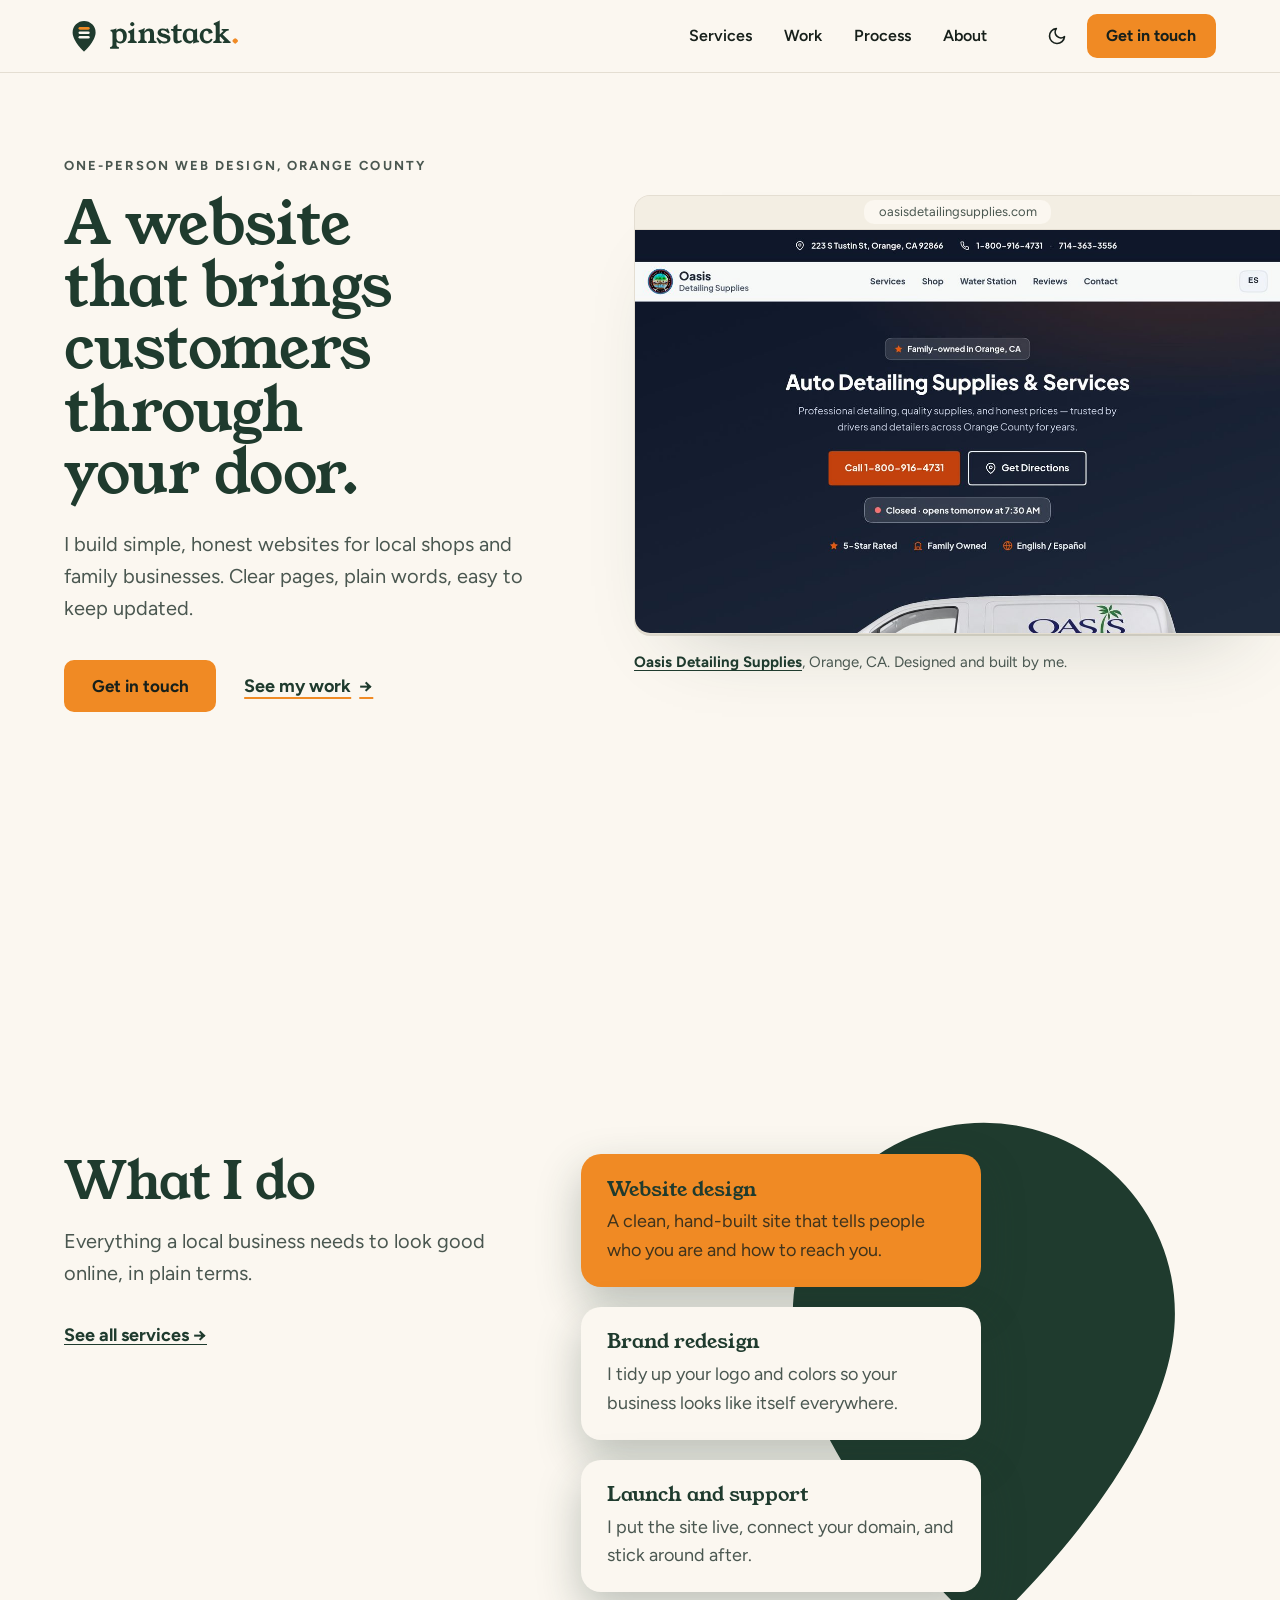
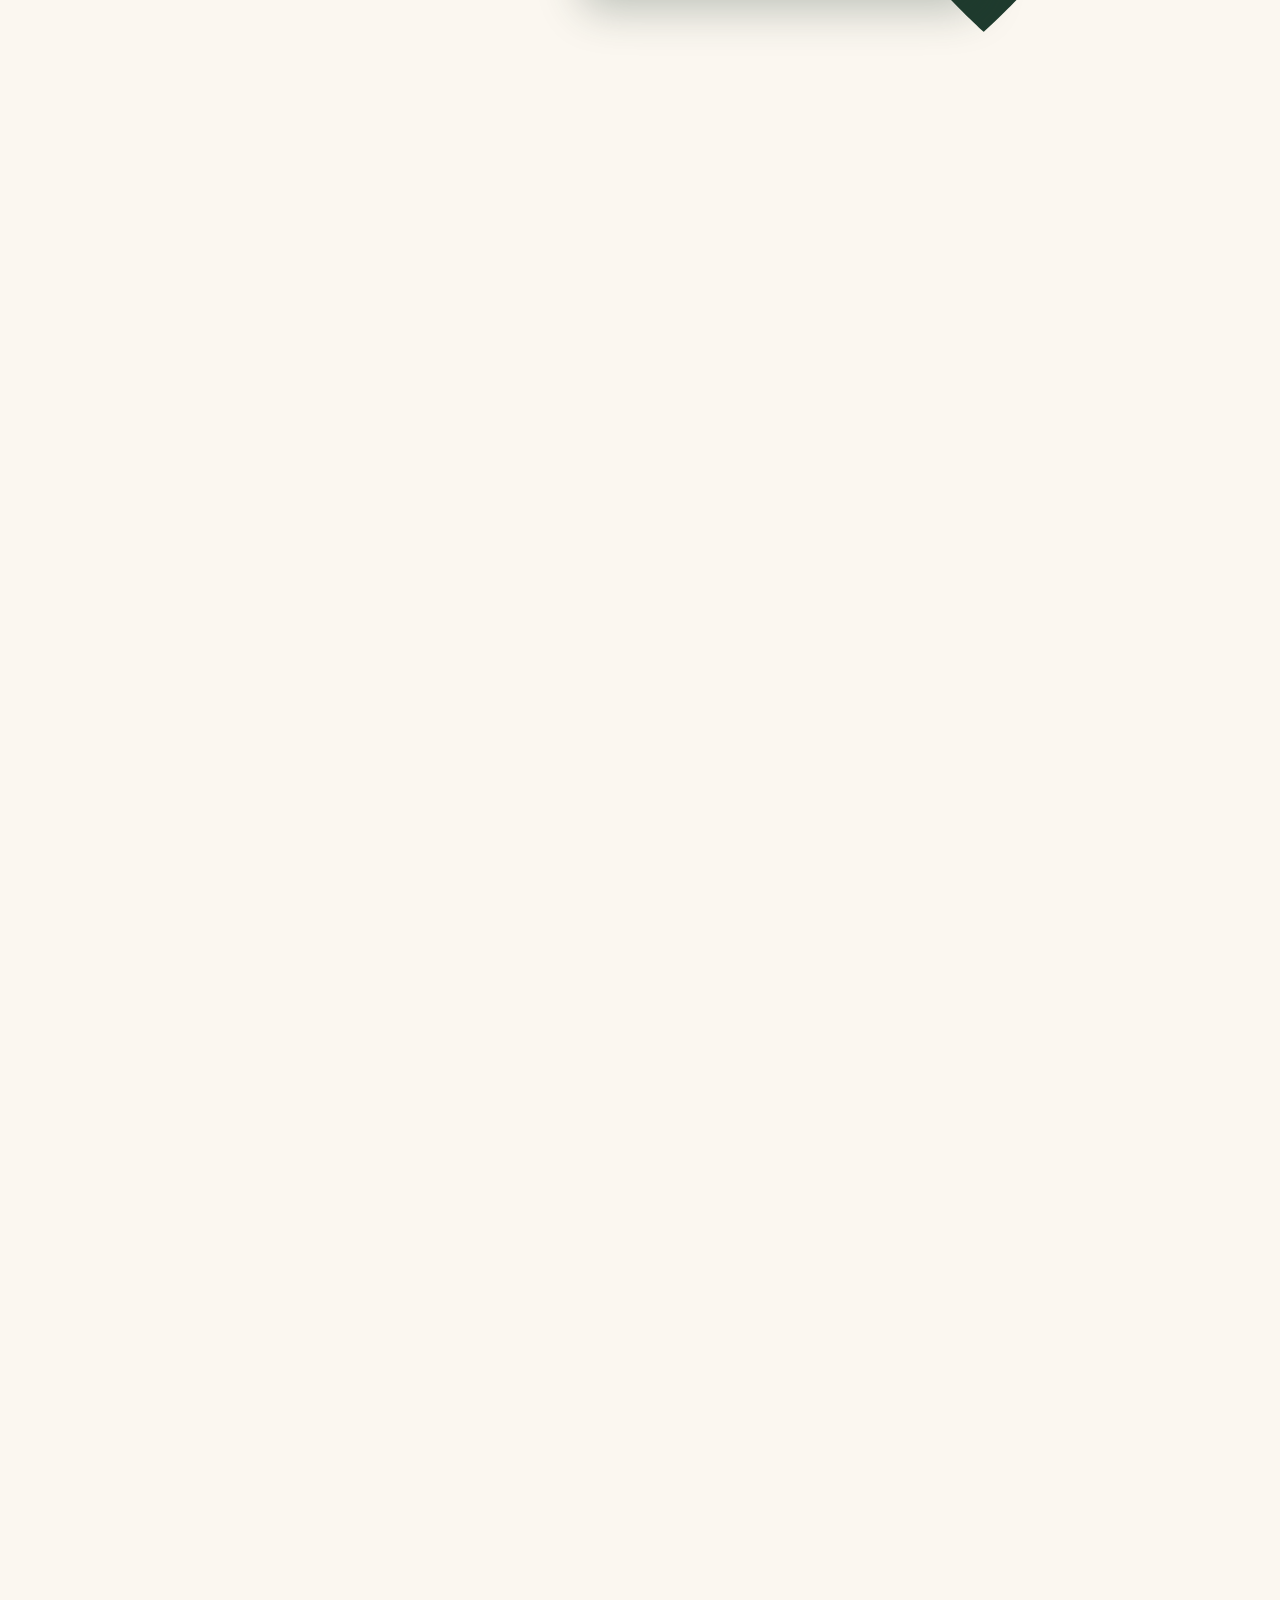
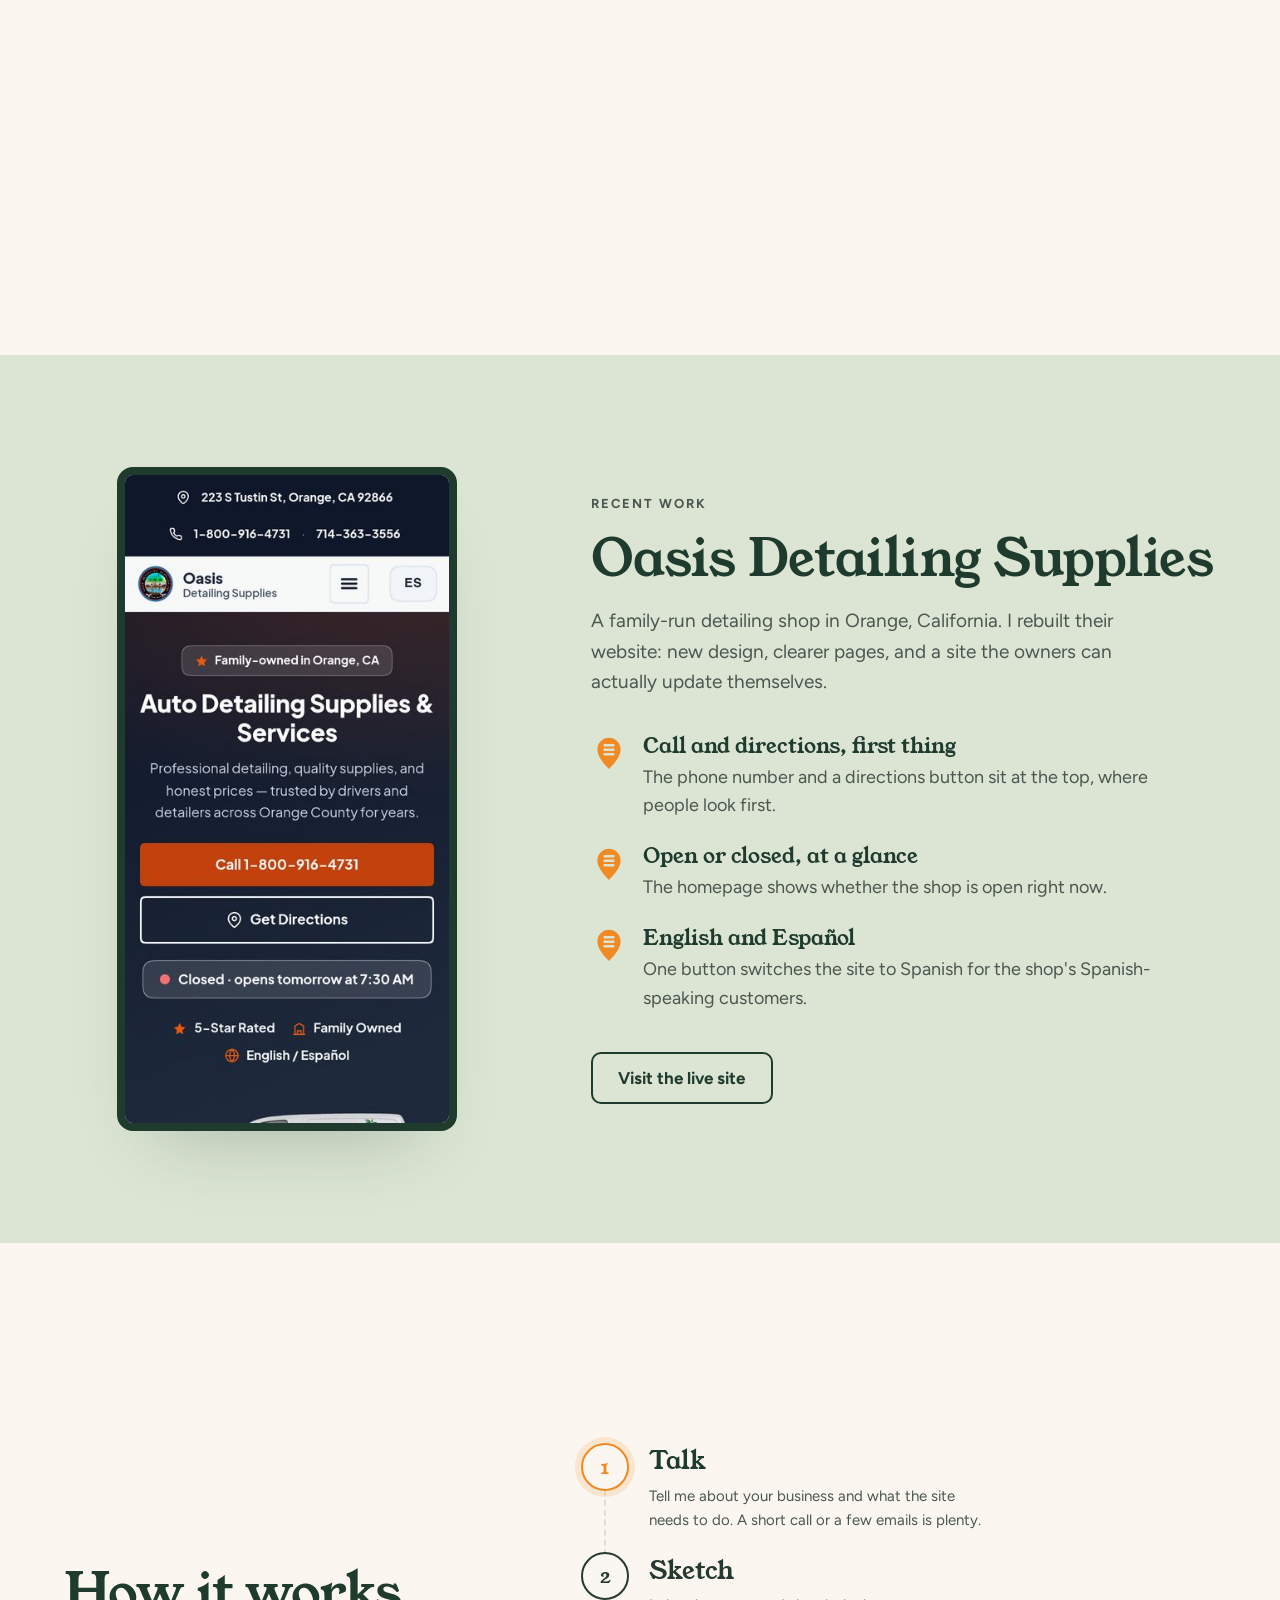
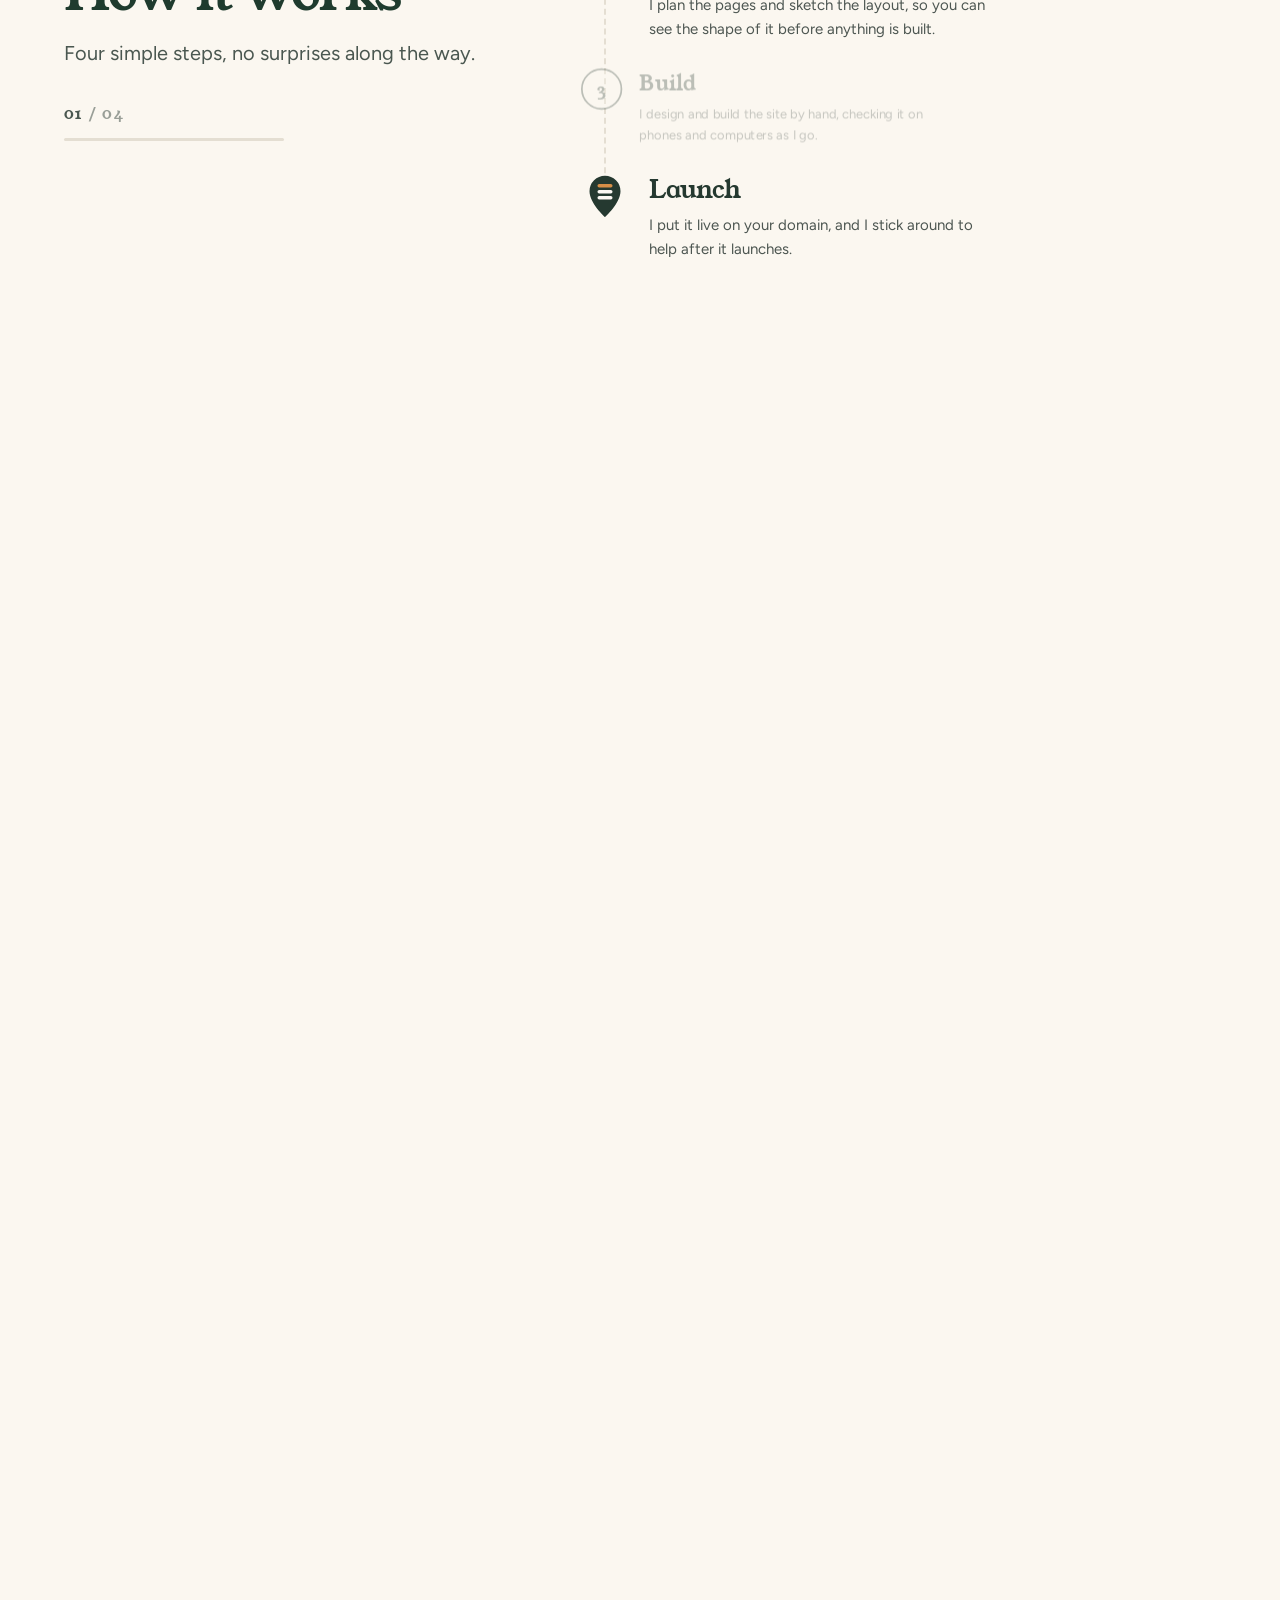
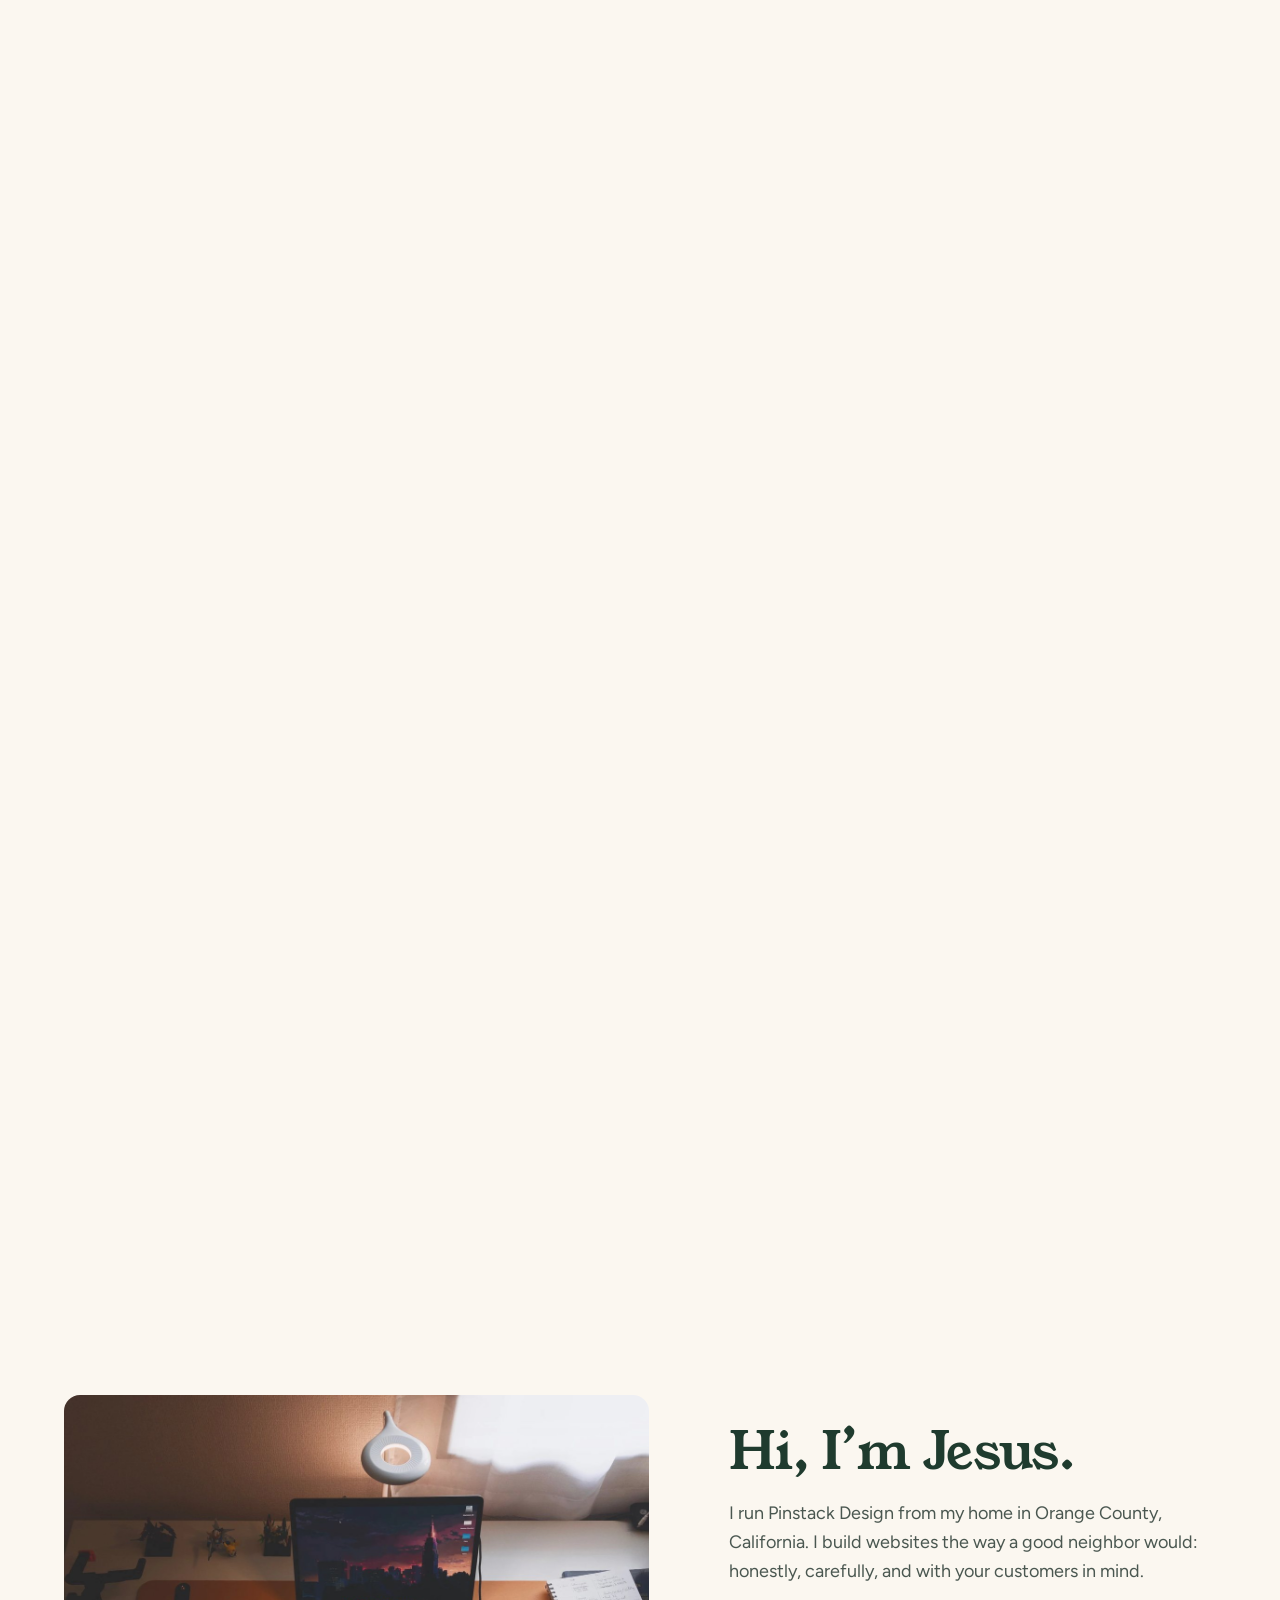
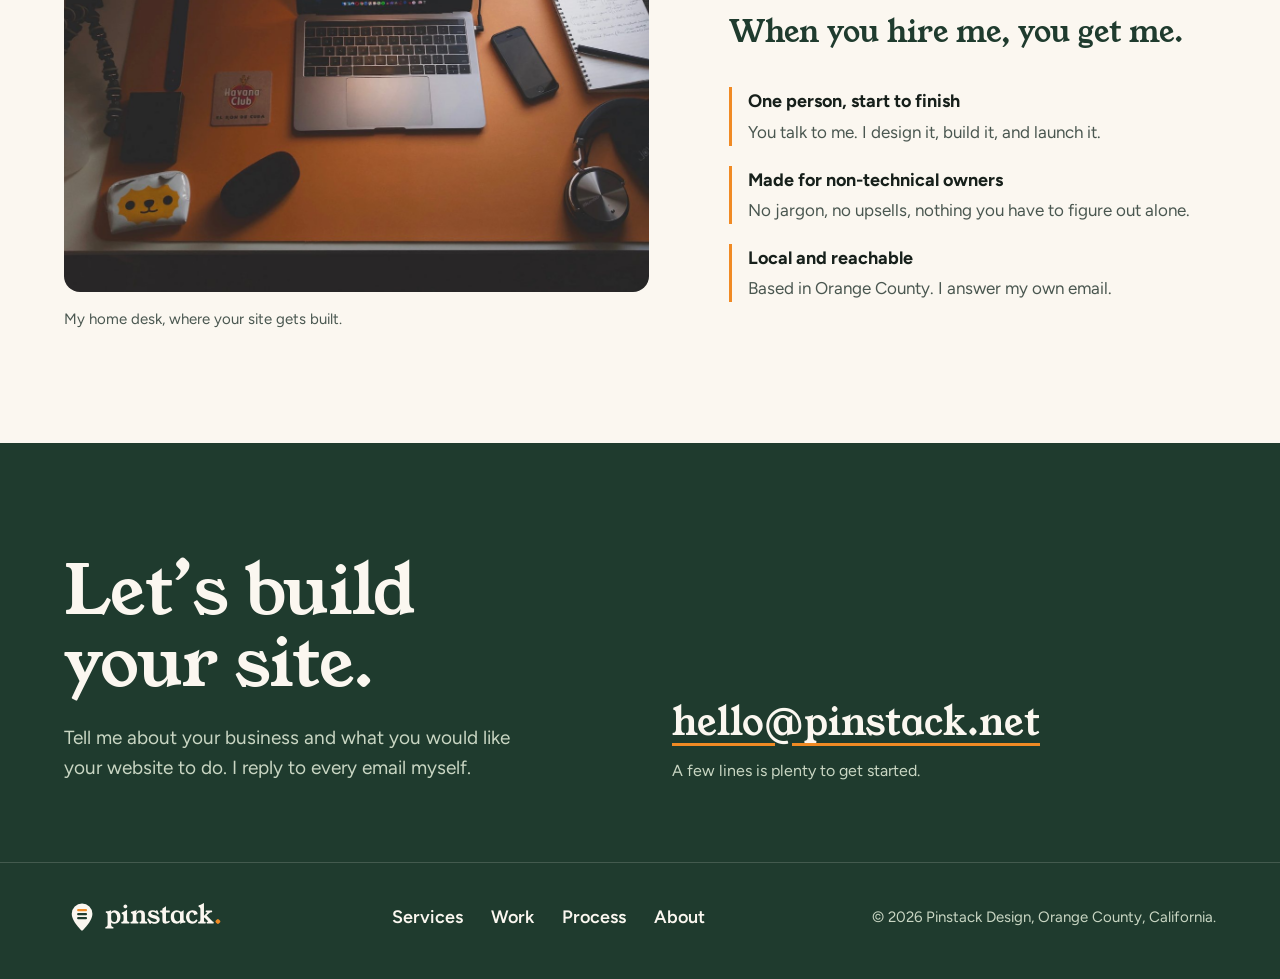
==== index.html @ 97e8d08f "What I do v3: pin centered behind pill cards, shortened copy, overflow clip" ====
<!DOCTYPE html>
<html lang="en">
<head>
<meta charset="UTF-8">
<meta name="viewport" content="width=device-width, initial-scale=1.0, viewport-fit=cover">
<title>Pinstack Design: Websites for local businesses, built by one person</title>
<meta name="description" content="Pinstack Design is one person in Orange County, CA, building simple, honest websites for local shops and family businesses. Clear pages, plain words, easy to keep updated.">
<meta name="theme-color" content="#FBF7F0">
<meta property="og:title" content="Pinstack Design: Websites for local businesses, built by one person">
<meta property="og:description" content="Simple, honest websites for local shops and family businesses. One person, start to finish.">
<meta property="og:type" content="website">
<meta property="og:image" content="assets/work-oasis-desktop.jpg">
<link rel="icon" type="image/svg+xml" href="assets/pinstack-stacked-pin-mark.svg">
<link rel="preconnect" href="https://fonts.googleapis.com">
<link rel="preconnect" href="https://fonts.gstatic.com" crossorigin>
<link href="https://fonts.googleapis.com/css2?family=Figtree:wght@400;500;600;700&family=Young+Serif&display=swap" rel="stylesheet">
<link rel="stylesheet" href="styles.css?v=19">
<script>
/* Pre-paint theme: a saved choice wins, otherwise follow the OS. */
(function () {
  try {
    var t = localStorage.getItem("pinstack-theme");
    if (!t) t = window.matchMedia("(prefers-color-scheme: dark)").matches ? "dark" : "light";
    if (t === "dark") {
      document.documentElement.setAttribute("data-theme", "dark");
      /* Match the browser bars to the dark page before first paint */
      var m = document.querySelector('meta[name="theme-color"]');
      if (m) m.setAttribute("content", "#111814");
    }
  } catch (e) {}
})();
</script>
</head>
<body>
<a class="skip-link" href="#main">Skip to main content</a>

<header class="site-header">
  <div class="wrap header-inner">
    <a class="brand" href="#top" aria-label="Pinstack Design, back to top">
      <img src="assets/pinstack-stacked-pin-lockup.svg" data-light="assets/pinstack-stacked-pin-lockup.svg" data-dark="assets/pinstack-stacked-pin-lockup-reversed.svg" alt="Pinstack Design" width="178" height="40">
    </a>
    <nav class="desktop-nav" aria-label="Primary">
      <a href="services.html">Services</a>
      <a href="#work">Work</a>
      <a href="#process">Process</a>
      <a href="#about">About</a>
    </nav>
    <div class="header-actions">
      <button class="theme-toggle" id="themeToggle" type="button" aria-label="Switch to dark mode" aria-pressed="false">
        <svg class="icon-moon" width="20" height="20" viewBox="0 0 24 24" fill="none" stroke="currentColor" stroke-width="2" stroke-linecap="round" stroke-linejoin="round" aria-hidden="true"><path d="M21 12.8A9 9 0 1 1 11.2 3a7 7 0 0 0 9.8 9.8z"></path></svg>
        <svg class="icon-sun" width="20" height="20" viewBox="0 0 24 24" fill="none" stroke="currentColor" stroke-width="2" stroke-linecap="round" stroke-linejoin="round" aria-hidden="true"><circle cx="12" cy="12" r="4"></circle><path d="M12 2v2M12 20v2M4.9 4.9l1.4 1.4M17.7 17.7l1.4 1.4M2 12h2M20 12h2M4.9 19.1l1.4-1.4M17.7 6.3l1.4-1.4"></path></svg>
      </button>
      <a class="btn btn-small header-cta" href="#contact">Get in touch</a>
      <details class="mobile-menu">
        <summary aria-label="Open menu">
          <svg class="icon-menu" width="24" height="24" viewBox="0 0 24 24" fill="none" stroke="currentColor" stroke-width="2" stroke-linecap="round" aria-hidden="true"><line x1="4" y1="7" x2="20" y2="7"></line><line x1="4" y1="12" x2="20" y2="12"></line><line x1="4" y1="17" x2="20" y2="17"></line></svg>
          <svg class="icon-close" width="24" height="24" viewBox="0 0 24 24" fill="none" stroke="currentColor" stroke-width="2" stroke-linecap="round" aria-hidden="true"><line x1="6" y1="6" x2="18" y2="18"></line><line x1="18" y1="6" x2="6" y2="18"></line></svg>
        </summary>
        <nav aria-label="Mobile">
          <a href="services.html">Services</a>
          <a href="#work">Work</a>
          <a href="#process">Process</a>
          <a href="#about">About</a>
          <a class="btn" href="#contact">Get in touch</a>
        </nav>
      </details>
    </div>
  </div>
</header>

<main id="main">
  <span id="top" aria-hidden="true"></span>

  <!-- HERO: the claim on the left, the proof on the right -->
  <section class="hero" aria-labelledby="hero-heading">
    <div class="wrap hero-grid">
      <div class="hero-copy">
        <p class="eyebrow">One-person web design, Orange County</p>
        <h1 id="hero-heading">A website that brings customers through your door.</h1>
        <p class="lede">I build simple, honest websites for local shops and family businesses. Clear pages, plain words, easy to keep updated.</p>
        <div class="hero-ctas">
          <a class="btn" href="#contact">Get in touch</a>
          <a class="link-more" href="#work">See my work</a>
        </div>
      </div>
      <figure class="hero-shot">
        <div class="browser">
          <div class="browser-bar" aria-hidden="true"><span>oasisdetailingsupplies.com</span></div>
          <img src="assets/work-oasis-desktop.jpg" alt="The Oasis Detailing Supplies homepage, a site I designed and built" width="1280" height="800" fetchpriority="high">
        </div>
        <figcaption><a href="#work">Oasis Detailing Supplies</a>, Orange, CA. Designed and built by me.</figcaption>
      </figure>
    </div>
  </section>

  <!-- SERVICES: the pin builds itself as you scroll.
       Desktop: a tall track with a sticky stage. A giant pin sits behind the
       three stack cards, cropped top/bottom/right by the stage but keeping
       its shape (round shoulders, point at the bottom). Each stack is a wide
       pill holding its service copy, spawning one per scroll beat.
       Without JS (or with reduced motion) the finished state just shows. -->
  <section class="services" id="services" aria-labelledby="services-heading">
    <div class="services-track" id="servicesTrack">
      <div class="services-stage">
        <div class="wrap services-grid">
          <div class="services-head">
            <h2 id="services-heading">What I do</h2>
            <p class="section-intro">Everything a local business needs to look good online, in plain terms.</p>
            <p class="services-more"><a href="services.html">See all services <span aria-hidden="true">&rarr;</span></a></p>
          </div>
          <div class="services-pin">
            <div class="pin-composition">
              <svg class="pin-backdrop" viewBox="0 0 48 48" aria-hidden="true" focusable="false">
                <path class="pin-body" d="M24 45S8.5 31.2 8.5 19.2a15.5 15.5 0 0 1 31 0C39.5 31.2 24 45 24 45Z"/>
              </svg>
              <ol class="service-beats" id="serviceBeats">
                <li class="service-beat stack-card" data-i="0">
                  <h3>Website design</h3>
                  <p>A clean, hand-built site that tells people who you are and how to reach you.</p>
                </li>
                <li class="service-beat stack-card" data-i="1">
                  <h3>Brand redesign</h3>
                  <p>I tidy up your logo and colors so your business looks like itself everywhere.</p>
                </li>
                <li class="service-beat stack-card" data-i="2">
                  <h3>Launch and support</h3>
                  <p>I put the site live, connect your domain, and stick around after.</p>
                </li>
              </ol>
            </div>
          </div>
        </div>
      </div>
    </div>
  </section>

  <!-- WORK: phone on the left, what changed on the right -->
  <section class="work" id="work" aria-labelledby="work-heading">
    <div class="wrap work-grid">
      <figure class="work-phone reveal">
        <img src="assets/work-oasis-phone.jpg" alt="The Oasis Detailing Supplies homepage on a phone" width="390" height="780" loading="lazy">
      </figure>
      <div class="work-copy">
        <p class="eyebrow">Recent work</p>
        <h2 id="work-heading">Oasis Detailing Supplies</h2>
        <p class="work-lede">A family-run detailing shop in Orange, California. I rebuilt their website: new design, clearer pages, and a site the owners can actually update themselves.</p>
        <ul class="changes">
          <li class="reveal">
            <h3>Call and directions, first thing</h3>
            <p>The phone number and a directions button sit at the top, where people look first.</p>
          </li>
          <li class="reveal">
            <h3>Open or closed, at a glance</h3>
            <p>The homepage shows whether the shop is open right now.</p>
          </li>
          <li class="reveal">
            <h3>English and Español</h3>
            <p>One button switches the site to Spanish for the shop's Spanish-speaking customers.</p>
          </li>
        </ul>
        <a class="btn btn-outline" href="https://oasisdetailingsupplies.com" target="_blank" rel="noopener">Visit the live site<span class="visually-hidden"> (opens in a new tab)</span></a>
      </div>
    </div>
  </section>

  <!-- PROCESS: a route with four stops, ending at the pin.
       JS can pin this into a scroll-driven stepper (see script.js);
       without JS it renders as a plain stacked route. -->
  <section class="process" id="process" aria-labelledby="process-heading">
    <div class="pin-track" id="routePin">
      <div class="pin-stage">
        <div class="wrap pin-grid">
          <div class="pin-head">
            <h2 id="process-heading">How it works</h2>
            <p class="section-intro">Four simple steps, no surprises along the way.</p>
            <p class="pin-count" aria-hidden="true"><span id="pinCurrent">01</span><span class="pin-total"> / 04</span></p>
            <div class="pin-progress" aria-hidden="true"><span id="pinBar"></span></div>
          </div>
          <ol class="route" id="routeSteps">
            <li class="stop">
              <span class="marker" aria-hidden="true">1</span>
              <h3>Talk</h3>
              <p>Tell me about your business and what the site needs to do. A short call or a few emails is plenty.</p>
            </li>
            <li class="stop">
              <span class="marker" aria-hidden="true">2</span>
              <h3>Sketch</h3>
              <p>I plan the pages and sketch the layout, so you can see the shape of it before anything is built.</p>
            </li>
            <li class="stop">
              <span class="marker" aria-hidden="true">3</span>
              <h3>Build</h3>
              <p>I design and build the site by hand, checking it on phones and computers as I go.</p>
            </li>
            <li class="stop stop-end">
              <span class="marker marker-pin" aria-hidden="true"><img class="pin-light" src="assets/pinstack-stacked-pin-mark.svg" alt="" width="48" height="48"><img class="pin-dark" src="assets/pinstack-stacked-pin-mark-reversed.svg" alt="" width="48" height="48"></span>
              <h3>Launch</h3>
              <p>I put it live on your domain, and I stick around to help after it launches.</p>
            </li>
          </ol>
        </div>
      </div>
    </div>
  </section>

  <!-- ABOUT: photo and the three promises -->
  <section class="about" id="about" aria-labelledby="about-heading">
    <div class="wrap about-grid">
      <figure class="about-figure reveal">
        <img src="assets/craft-desk.jpg" alt="My home desk: laptop, handwritten notebook, and headphones in warm lamplight" width="1200" height="800" loading="lazy">
        <figcaption>My home desk, where your site gets built.</figcaption>
      </figure>
      <div class="about-copy">
        <h2 id="about-heading">Hi, I&rsquo;m Jesus.</h2>
        <p>I run Pinstack Design from my home in Orange County, California. I build websites the way a good neighbor would: honestly, carefully, and with your customers in mind.</p>
        <p class="pull-line">When you hire me, you get me.</p>
        <dl class="promises">
          <div>
            <dt>One person, start to finish</dt>
            <dd>You talk to me. I design it, build it, and launch it.</dd>
          </div>
          <div>
            <dt>Made for non-technical owners</dt>
            <dd>No jargon, no upsells, nothing you have to figure out alone.</dd>
          </div>
          <div>
            <dt>Local and reachable</dt>
            <dd>Based in Orange County. I answer my own email.</dd>
          </div>
        </dl>
      </div>
    </div>
  </section>

  <!-- CONTACT: the email address is the button -->
  <section class="contact" id="contact" aria-labelledby="contact-heading">
    <div class="wrap contact-grid">
      <div>
        <h2 id="contact-heading">Let&rsquo;s build your site.</h2>
        <p class="contact-intro">Tell me about your business and what you would like your website to do. I reply to every email myself.</p>
      </div>
      <div class="contact-action">
        <a class="contact-email" href="mailto:hello@pinstack.net">hello@<wbr>pinstack.net</a>
        <p class="contact-note">A few lines is plenty to get started.</p>
      </div>
    </div>
  </section>
</main>

<footer class="site-footer">
  <div class="wrap footer-inner">
    <a class="brand" href="#top" aria-label="Pinstack Design, back to top">
      <img src="assets/pinstack-stacked-pin-lockup-reversed.svg" alt="Pinstack Design" width="178" height="40">
    </a>
    <nav aria-label="Footer">
      <a href="services.html">Services</a>
      <a href="#work">Work</a>
      <a href="#process">Process</a>
      <a href="#about">About</a>
    </nav>
    <p class="footer-meta">&copy; 2026 Pinstack Design, Orange County, California.</p>
  </div>
</footer>

<script src="script.js?v=11"></script>
</body>
</html>
---- styles.css ----
/* Pinstack Design: one-page studio site, Grove & Citrus identity.
   Layout idea: a route on a map. The hero pairs the promise with real proof,
   the process is a line of stops that ends at the pin, and the page closes
   on a Grove band where the email address is the call to action.
   Shape rule: buttons 10px radius, framed images 16px, nothing else rounded
   (step markers are circles because they are map stops). */

:root {
  color-scheme: light;
  --bg: #FBF7F0;          /* Cream */
  --panel: #F3EEE3;       /* Cream, one step down */
  --sage: #DCE5D3;        /* Sage band */
  --grove: #1F3B2E;       /* headings, primary */
  --ink: #17201B;         /* body text */
  --muted: #4A5750;       /* 7.1:1 on Cream, 5.8:1 on Sage */
  --citrus: #F08A24;      /* accent: fills and marks only on light */
  --on-citrus: #17201B;
  --line: #E4DED2;
  --band: #1F3B2E;        /* closing band */
  --band-ink: #FBF7F0;
  --band-muted: #C9D6C3;  /* 8.1:1 on Grove */
  --shadow: rgba(31, 59, 46, .28);

  --display: "Young Serif", Georgia, "Times New Roman", serif;
  --text: "Figtree", "Segoe UI", system-ui, -apple-system, sans-serif;
  --ease: cubic-bezier(0.16, 1, 0.3, 1);
  --wrap: 1600px;           /* wide screens get room; text keeps its own ch limits */
  --gutter: clamp(1.25rem, 5vw, 4.5rem);
  --section: clamp(4.5rem, 3rem + 5vw, 8rem);
}

[data-theme="dark"] {
  color-scheme: dark;
  --bg: #111814;
  --panel: #17211C;
  --sage: #1A2520;
  --grove: #DCE5D3;       /* headings go light */
  --ink: #EEF0E8;
  --muted: #B5C0B8;       /* 9.6:1 */
  --citrus: #F59A3E;      /* 8.2:1 as text on dark */
  --on-citrus: #17201B;
  --line: #2A3830;
  --band: #1F3B2E;
  --band-ink: #FBF7F0;
  --band-muted: #C9D6C3;
  --shadow: rgba(0, 0, 0, .45);
}

*, *::before, *::after { box-sizing: border-box; }

html { scroll-behavior: smooth; scroll-padding-top: 88px; }

/* Everything outside the page content (under Safari's bottom bar, behind
   the page edges) is Grove, the footer color. The content areas paint
   their own theme background, so only the edges change.
   Tokens only, so it follows light and dark mode. */
html {
  background: var(--band);
  overscroll-behavior-y: none;
}

body {
  margin: 0;
  background: var(--band);
  overscroll-behavior-y: none;
  color: var(--ink);
  font-family: var(--text);
  font-size: 1.125rem;
  line-height: 1.6;
  -webkit-font-smoothing: antialiased;
}

/* The page itself keeps the theme background */
main { display: block; background: var(--bg); }

img { max-width: 100%; height: auto; display: block; }

.wrap { max-width: var(--wrap); margin: 0 auto; padding-inline: var(--gutter); }

.visually-hidden {
  position: absolute; width: 1px; height: 1px; padding: 0; margin: -1px;
  overflow: hidden; clip: rect(0 0 0 0); white-space: nowrap; border: 0;
}

/* ---------- Type ---------- */

h1, h2, h3 {
  font-family: var(--display);
  font-weight: 400;
  color: var(--grove);
  margin: 0;
  text-wrap: balance;
}

h1 { font-size: clamp(2.4rem, 1.5rem + 2.8vw, 4rem); line-height: 1.04; letter-spacing: -0.01em; }
h2 { font-size: clamp(2.1rem, 1.5rem + 2.2vw, 3.6rem); line-height: 1.06; letter-spacing: -0.01em; }
h3 { font-size: clamp(1.3rem, 1.15rem + .5vw, 1.6rem); line-height: 1.2; }

p { margin: 0; }

.eyebrow {
  font-size: .8125rem;
  font-weight: 700;
  letter-spacing: .16em;
  text-transform: uppercase;
  color: var(--muted);
  margin-bottom: 1rem;
}

.section-intro { color: var(--muted); font-size: 1.25rem; max-width: 40ch; margin-top: 1rem; }

section { padding-block: var(--section); }

/* ---------- Links & buttons ---------- */

a { color: var(--grove); text-underline-offset: .18em; text-decoration-thickness: 1px; }
a:hover { text-decoration-thickness: 2px; }

.btn {
  display: inline-flex;
  align-items: center;
  justify-content: center;
  gap: .5rem;
  min-height: 52px;
  padding: 0 1.6rem;
  border-radius: 10px;
  border: 2px solid var(--citrus);
  background: var(--citrus);
  color: var(--on-citrus);
  font-family: var(--text);
  font-size: 1.0625rem;
  font-weight: 700;
  text-decoration: none;
  white-space: nowrap;
  transition: transform 200ms var(--ease), box-shadow 200ms var(--ease);
}
.btn:hover { transform: translateY(-2px); box-shadow: 0 10px 22px -12px var(--shadow); text-decoration: none; }
.btn:active { transform: translateY(0); box-shadow: none; }

.btn-small { min-height: 44px; padding: 0 1.1rem; font-size: 1rem; }

.btn-outline { background: transparent; border-color: var(--grove); color: var(--grove); }
.btn-outline:hover { background: var(--grove); color: var(--bg); }

.link-more {
  display: inline-flex;
  align-items: center;
  min-height: 52px;
  font-weight: 700;
  color: var(--grove);
  text-decoration: underline;
  text-decoration-color: var(--citrus);
  text-decoration-thickness: 2px;
  text-underline-offset: .3em;
}
.link-more::after { content: "\2192"; margin-left: .45em; transition: transform 200ms var(--ease); }
.link-more:hover::after { transform: translateX(4px); }

:focus-visible { outline: 3px solid var(--citrus); outline-offset: 3px; border-radius: 4px; }

.skip-link {
  position: absolute; left: 1rem; top: -4rem; z-index: 100;
  background: var(--grove); color: var(--bg);
  padding: .75rem 1.25rem; border-radius: 10px; font-weight: 700; text-decoration: none;
}
.skip-link:focus { top: 1rem; }

/* ---------- Header ---------- */

.site-header {
  position: sticky; top: 0; z-index: 50;
  /* Solid, not translucent: Safari samples this sticky bar to tint the area
     around the Dynamic Island, and it only matches if the color is opaque. */
  background: var(--bg);
  border-bottom: 1px solid var(--line);
  /* viewport-fit=cover lets the page run under the notch: keep the bar
     clear of the Dynamic Island / status bar. (Milo's addition.) */
  padding-top: env(safe-area-inset-top, 0px);
}

.header-inner { display: flex; align-items: center; justify-content: space-between; gap: 1.5rem; min-height: 72px; }
.brand { display: block; flex: none; }
.brand img { height: 40px; width: auto; }

.desktop-nav { display: none; gap: 2rem; }
.desktop-nav a {
  display: inline-flex; align-items: center; min-height: 44px;
  font-weight: 600; font-size: 1rem; color: var(--ink); text-decoration: none;
  background: linear-gradient(var(--citrus), var(--citrus)) no-repeat 0 85% / 0 2px;
  transition: background-size 250ms var(--ease);
}
.desktop-nav a:hover { background-size: 100% 2px; }

.header-actions { display: flex; align-items: center; gap: .5rem; }
.header-cta { display: none; }

.theme-toggle, .mobile-menu summary {
  display: inline-grid; place-items: center;
  width: 44px; height: 44px; padding: 0;
  border: 0; border-radius: 10px; background: transparent; color: var(--ink);
  cursor: pointer; transition: background-color 200ms var(--ease);
}
.theme-toggle:hover, .mobile-menu summary:hover { background: var(--panel); }
.theme-toggle .icon-sun { display: none; }
[data-theme="dark"] .theme-toggle .icon-sun { display: block; }
[data-theme="dark"] .theme-toggle .icon-moon { display: none; }

.mobile-menu { position: relative; }
.mobile-menu summary { list-style: none; }
.mobile-menu summary::-webkit-details-marker { display: none; }
.mobile-menu .icon-close { display: none; }
.mobile-menu[open] .icon-menu { display: none; }
.mobile-menu[open] .icon-close { display: block; }
.mobile-menu nav {
  position: absolute; right: 0; top: calc(100% + .5rem);
  min-width: 232px; padding: .75rem;
  display: grid; gap: .25rem;
  background: var(--bg); border: 1px solid var(--line); border-radius: 10px;
  box-shadow: 0 18px 40px -18px var(--shadow);
}
.mobile-menu nav a:not(.btn) {
  display: flex; align-items: center; min-height: 48px; padding: 0 1rem;
  color: var(--ink); font-weight: 600; text-decoration: none; border-radius: 10px;
}
.mobile-menu nav a:not(.btn):hover { background: var(--panel); }
.mobile-menu nav .btn { margin-top: .25rem; }
.mobile-menu[open] nav { animation: menu-in 220ms var(--ease); }
@keyframes menu-in { from { opacity: 0; translate: 0 -6px; } }

/* ---------- Hero ---------- */

.hero { padding-block: clamp(3rem, 2rem + 4vw, 5.5rem) clamp(4rem, 3rem + 4vw, 6.5rem); overflow: hidden; }

.hero-grid { display: grid; gap: 3rem; align-items: center; }

.hero-copy { max-width: 34rem; }
.hero-copy h1 { max-width: 15ch; }
.lede { color: var(--muted); font-size: 1.25rem; max-width: 36ch; margin-top: 1.5rem; }
.hero-ctas { display: flex; flex-wrap: wrap; align-items: center; gap: .75rem 1.75rem; margin-top: 2.25rem; }

.hero-shot { margin: 0; }
.browser {
  border-radius: 16px;
  overflow: hidden;
  background: var(--panel);
  border: 1px solid var(--line);
  box-shadow: 0 40px 80px -48px var(--shadow), 0 2px 0 var(--line);
}
.browser-bar {
  display: flex; align-items: center; justify-content: center;
  height: 34px; padding: 0 1rem;
  background: var(--panel); border-bottom: 1px solid var(--line);
  font-size: .8125rem; color: var(--muted);
}
.browser-bar span {
  padding: .1rem .9rem; border-radius: 10px; background: var(--bg);
  max-width: 100%; overflow: hidden; text-overflow: ellipsis; white-space: nowrap;
}
.browser img { width: 100%; aspect-ratio: 16 / 10; object-fit: cover; object-position: top; }
.hero-shot figcaption { margin-top: 1rem; font-size: .9375rem; color: var(--muted); }
.hero-shot figcaption a { font-weight: 700; }

/* ---------- Services ---------- */

/* ---------- Services: the pin builds itself ----------
   Desktop: .is-choreo (set from JS) turns the section into a tall track
   with a sticky stage. A giant pin bleeds off the top, bottom, and right
   (cropped by the stage, which clips); the three stacks are large cards
   holding their service copy, spawning one per scroll beat via --p (0..1).
   Without .is-choreo the finished state simply shows: no-JS and
   reduced-motion safe.
   Mobile: .is-mobile-play zooms the composition once and fills the cards
   on a timer. No scroll locking on small screens. */

.services-grid { display: grid; gap: 2.5rem; }
.services-more { margin-top: 2rem; }
.services-more a { font-weight: 700; }

.services-pin { position: relative; display: grid; align-content: center; }
.pin-backdrop {
  position: absolute; z-index: 0;
  height: 135%; width: auto;
  top: 50%; right: -10%;
  transform: translateY(-50%);
  pointer-events: none;
}
.pin-backdrop .pin-body { fill: #1F3B2E; }
[data-theme="dark"] .pin-backdrop .pin-body { fill: #FBF7F0; }

.service-beats {
  position: relative; z-index: 1;
  list-style: none; margin: 0; padding: 0;
  display: grid; gap: 1.25rem;
  max-width: 400px; width: 100%; justify-self: center;
}
.stack-card {
  background: #FBF7F0; color: var(--ink);
  border-radius: 20px;
  padding: 1.4rem 1.6rem;
  box-shadow: 0 18px 44px var(--shadow);
}
.stack-card h3 { font-size: 1.25rem; margin: 0 0 .4rem; }
.stack-card p { margin: 0; color: var(--muted); max-width: 44ch; }
.stack-card[data-i="0"] { background: #F08A24; color: #17201B; }
.stack-card[data-i="0"] p { color: rgba(23, 32, 27, 0.82); }
[data-theme="dark"] .stack-card[data-i="1"],
[data-theme="dark"] .stack-card[data-i="2"] { background: #1F3B2E; color: #FBF7F0; }
[data-theme="dark"] .stack-card[data-i="1"] p,
[data-theme="dark"] .stack-card[data-i="2"] p { color: rgba(251, 247, 240, 0.78); }

@media (min-width: 900px) {
  .services-grid { grid-template-columns: minmax(0, 5fr) minmax(0, 7fr); gap: 4rem; align-items: stretch; }
  .services-head { position: sticky; top: 120px; align-self: start; }

  /* The stage sticks and clips the bleeding pin instead of the heading. */
  .services.is-choreo .services-head { position: static; }
  .services.is-choreo .services-track { height: 280vh; }
  .services.is-choreo .services-stage {
    position: sticky; top: 0; height: 100vh; height: 100svh;
    display: flex; align-items: center;
    overflow: hidden;
  }
  .services.is-choreo .services-stage > .wrap { width: 100%; }

  /* The whole composition zooms into place over the first 15% of the track. */
  .services.is-choreo .services-pin {
    --pz: clamp(0, calc(var(--p, 0) / 0.15), 1);
    transform: scale(calc(0.55 + 0.45 * var(--pz))) translateY(calc(40px * (1 - var(--pz))));
    opacity: var(--pz);
  }
  /* Each stack card spawns across its own beat. */
  .services.is-choreo .stack-card[data-i="0"] { --sp: clamp(0, calc((var(--p, 0) - 0.22) / 0.13), 1); }
  .services.is-choreo .stack-card[data-i="1"] { --sp: clamp(0, calc((var(--p, 0) - 0.44) / 0.13), 1); }
  .services.is-choreo .stack-card[data-i="2"] { --sp: clamp(0, calc((var(--p, 0) - 0.66) / 0.13), 1); }
  .services.is-choreo .stack-card {
    opacity: var(--sp, 1);
    transform: scale(calc(0.85 + 0.15 * var(--sp, 1))) translateY(calc(24px * (1 - var(--sp, 1))));
  }
}

/* Mobile play: the composition zooms once at 50% visibility, cards fill
   180ms apart. No track, no sticky, no scroll locking. */
.services.is-mobile-play .services-pin {
  transform: scale(0.92); opacity: 0;
  transition: transform 0.55s var(--ease), opacity 0.45s ease-out;
}
.services.is-mobile-play .services-pin.is-zoomed { transform: none; opacity: 1; }
.services.is-mobile-play .stack-card {
  opacity: 0; transform: translateY(24px) scale(0.96);
  transition: opacity 0.45s ease-out, transform 0.5s var(--ease);
}
.services.is-mobile-play .stack-card.is-in { opacity: 1; transform: none; }

/* ---------- Services page ----------
   Layout: the hero answers "which one do I need?" with a chooser that jumps
   to the right tile. Five services, five tiles with different sizes and
   surfaces (Grove, Sage, the Oasis redesign as proof, Cream panel, a wide
   row), so the page reads as a menu, not a stack of identical blocks.
   Tiles are square-cornered; only the framed screenshot is rounded (16px).
   Citrus stays on the primary button, so the tiles use Grove marks. */

.svc-hero { padding-block: clamp(3rem, 2rem + 4vw, 5.5rem) clamp(2.5rem, 2rem + 2vw, 4rem); }
.svc-hero-grid { display: grid; gap: 2.5rem; align-items: center; }
.svc-hero-copy h1 { max-width: 12ch; }
.svc-hero-copy .lede { color: var(--muted); font-size: 1.25rem; max-width: 34ch; margin-top: 1.25rem; }

.chooser { border-top: 2px solid var(--grove); }
.chooser-heading {
  font-family: var(--text); font-size: .875rem; font-weight: 700;
  letter-spacing: .12em; text-transform: uppercase; color: var(--muted);
  padding-block: 1rem .25rem; margin: 0;
}
.chooser ul { list-style: none; margin: 0; padding: 0; }
.chooser li { border-bottom: 1px solid var(--line); }
.chooser a {
  display: grid; grid-template-columns: minmax(0, 1fr) auto; align-items: center;
  column-gap: 1rem; min-height: 64px; padding-block: .75rem;
  text-decoration: none; color: var(--ink);
}
.chooser a::after {
  content: "\2192"; grid-column: 2; grid-row: 1 / span 2; color: var(--grove); font-weight: 700; font-size: 1.25rem;
  transition: transform 450ms var(--ease);
}
.chooser-need { grid-column: 1; font-weight: 700; font-size: 1.125rem; }
.chooser-fit { grid-column: 1; color: var(--muted); font-size: .9375rem; }
.chooser a:hover .chooser-need { text-decoration: underline; text-decoration-thickness: 2px; text-underline-offset: .2em; }
.chooser a:hover::after { transform: translateX(6px); }

.svc-grid-section { padding-top: 0; }
.svc-grid { display: grid; gap: 1rem; }
.svc { padding: clamp(1.75rem, 1.2rem + 2vw, 2.75rem); display: grid; gap: 1rem; align-content: start; scroll-margin-top: 96px; }
.svc h2 { font-size: clamp(1.75rem, 1.4rem + 1.2vw, 2.4rem); }
.svc > p, .svc-proof-copy > p, .svc--wide p { color: var(--muted); max-width: 50ch; }

.svc--grove { background: var(--band); color: var(--band-ink); }
.svc--grove h2 { color: var(--band-ink); }
.svc--grove > p { color: var(--band-muted); }
.svc--grove .includes li { color: var(--band-ink); }
.svc--grove .includes li::before { background: var(--band-muted); }

.svc--sage { background: var(--sage); }
.svc--panel { background: var(--panel); }
.svc--proof { border: 1px solid var(--line); background: var(--bg); }
.svc--wide { border-top: 2px solid var(--grove); padding-inline: 0; }
.svc--wide > div { display: grid; gap: 1rem; }

.svc-proof-shot { margin: 0; }
.svc-proof-shot img {
  width: 100%; border-radius: 16px; aspect-ratio: 16 / 10; object-fit: cover; object-position: top;
  box-shadow: 0 30px 60px -40px var(--shadow);
}
.svc-proof-shot figcaption { margin-top: .75rem; font-size: .9375rem; color: var(--muted); }
.svc-proof-shot figcaption a { font-weight: 700; }

.includes { list-style: none; margin: .5rem 0 0; padding: 0; display: grid; gap: .6rem; }
.includes li { position: relative; padding-left: 1.5rem; color: var(--ink); }
/* Small square map-stop markers, not arrows: these are items, not links */
.includes li::before {
  content: ""; position: absolute; left: .15rem; top: .62em;
  width: .5rem; height: .5rem; background: var(--grove);
}
.includes--grid { gap: .6rem 2rem; }

/* Current-page marker: Grove underline (Citrus text would fail contrast on Cream) */
.desktop-nav a[aria-current="page"] { font-weight: 700; box-shadow: inset 0 -2px 0 var(--grove); }
.mobile-menu nav a[aria-current="page"] { font-weight: 700; box-shadow: inset 3px 0 0 var(--grove); }
.site-footer nav a[aria-current="page"] { color: var(--band-ink); font-weight: 700; }

@media (prefers-reduced-motion: no-preference) {
  html.js .svc-grid .reveal:nth-child(2) { transition-delay: 80ms; }
  html.js .svc-grid .reveal:nth-child(4) { transition-delay: 80ms; }
}

@media (min-width: 720px) {
  .includes--grid { grid-template-columns: repeat(2, minmax(0, 1fr)); }
}

@media (min-width: 960px) {
  .svc-hero-grid { grid-template-columns: minmax(0, 6fr) minmax(0, 5fr); gap: 5rem; }
  .svc-grid { grid-template-columns: repeat(3, minmax(0, 1fr)); gap: 1.25rem; }
  .svc--grove { grid-column: span 2; }
  .svc--proof { grid-column: span 2; grid-template-columns: minmax(0, 5fr) minmax(0, 6fr); gap: 2.5rem; align-items: center; }
  .svc--wide { grid-column: 1 / -1; grid-template-columns: minmax(0, 5fr) minmax(0, 6fr); gap: 2.5rem; align-items: start; padding-top: 2.5rem; }
  .svc--wide .includes--grid { margin-top: .4rem; }
}

/* ---------- Work ---------- */

.work { background: var(--sage); }
.work-grid { display: grid; gap: 3rem; align-items: center; }

.work-phone { margin: 0; justify-self: center; width: min(100%, 260px); }
.work-phone img {
  width: 100%;
  border-radius: 16px;
  border: 8px solid var(--grove);
  box-shadow: 0 40px 70px -40px var(--shadow);
}
[data-theme="dark"] .work-phone img { border-color: #0B110E; }

.work-lede { color: var(--muted); font-size: 1.1875rem; max-width: 44ch; margin-top: 1.25rem; }

.changes { list-style: none; margin: 2.25rem 0 2.5rem; padding: 0; display: grid; gap: 1.5rem; }
.changes li { display: grid; grid-template-columns: 2.25rem minmax(0, 1fr); column-gap: 1rem; }
.changes li::before {
  content: "";
  grid-row: span 2;
  width: 2.25rem; height: 2.25rem; margin-top: .1rem;
  background: var(--citrus);
  -webkit-mask: url("data:image/svg+xml,%3Csvg%20xmlns%3D%22http%3A//www.w3.org/2000/svg%22%20viewBox%3D%220%200%2048.0%2048.0%22%20width%3D%2248%22%20height%3D%2248%22%20role%3D%22img%22%20aria-label%3D%22Pinstack%20Design%22%3E%3Ctitle%3EPinstack%20Design%3C/title%3E%3Cpath%20fill-rule%3D%22evenodd%22%20d%3D%22M24%2045S8.5%2031.2%208.5%2019.2a15.5%2015.5%200%200%201%2031%200C39.5%2031.2%2024%2045%2024%2045ZM18.2%2012h11.6a1.7%201.7%200%200%201%200%203.4h-11.6a1.7%201.7%200%200%201%200%20-3.4ZM18.2%2018h11.6a1.7%201.7%200%200%201%200%203.4h-11.6a1.7%201.7%200%200%201%200%20-3.4ZM18.2%2024h11.6a1.7%201.7%200%200%201%200%203.4h-11.6a1.7%201.7%200%200%201%200%20-3.4Z%22%20fill%3D%22%23000%22/%3E%3C/svg%3E") center / contain no-repeat;
          mask: url("data:image/svg+xml,%3Csvg%20xmlns%3D%22http%3A//www.w3.org/2000/svg%22%20viewBox%3D%220%200%2048.0%2048.0%22%20width%3D%2248%22%20height%3D%2248%22%20role%3D%22img%22%20aria-label%3D%22Pinstack%20Design%22%3E%3Ctitle%3EPinstack%20Design%3C/title%3E%3Cpath%20fill-rule%3D%22evenodd%22%20d%3D%22M24%2045S8.5%2031.2%208.5%2019.2a15.5%2015.5%200%200%201%2031%200C39.5%2031.2%2024%2045%2024%2045ZM18.2%2012h11.6a1.7%201.7%200%200%201%200%203.4h-11.6a1.7%201.7%200%200%201%200%20-3.4ZM18.2%2018h11.6a1.7%201.7%200%200%201%200%203.4h-11.6a1.7%201.7%200%200%201%200%20-3.4ZM18.2%2024h11.6a1.7%201.7%200%200%201%200%203.4h-11.6a1.7%201.7%200%200%201%200%20-3.4Z%22%20fill%3D%22%23000%22/%3E%3C/svg%3E") center / contain no-repeat;
}
.changes h3 { font-size: 1.3rem; }
.changes p { color: var(--muted); margin-top: .25rem; max-width: 46ch; }

/* ---------- Process: a route of four stops ---------- */

.route { list-style: none; margin: 3.5rem 0 0; padding: 0; display: grid; gap: 2.5rem; position: relative; }
.stop { position: relative; padding-left: 4.25rem; }
.stop h3 { margin-bottom: .5rem; }
.stop p { color: var(--muted); font-size: 1.0625rem; max-width: 34ch; }

.marker {
  position: absolute; left: 0; top: -.2rem;
  width: 3rem; height: 3rem; border-radius: 50%;
  display: grid; place-items: center;
  font-family: var(--display); font-size: 1.25rem;
  background: var(--bg); color: var(--grove);
  border: 2px solid var(--grove);
  z-index: 1;
}
.marker-pin { border: 0; background: transparent; }
.marker-pin img { width: 3rem; height: 3rem; }
.marker-pin .pin-dark { display: none; }
[data-theme="dark"] .marker-pin .pin-light { display: none; }
[data-theme="dark"] .marker-pin .pin-dark { display: block; }

/* The dashed route line: vertical on phones, horizontal from 900px */
.route::before {
  content: "";
  position: absolute; left: calc(1.5rem - 1px); top: 1.5rem; bottom: 3rem;
  border-left: 2px dashed var(--line);
}

/* ---------- Pinned route stepper ----------
   When JS enables it (.pin-enabled on the section), .pin-track supplies
   the scroll distance and .pin-stage sticks to the viewport while the four
   stops take focus one by one. Without JS — or with reduced motion, or on
   a short viewport — the section renders as the normal stacked route. */
.pin-track { position: relative; }
/* Explicit background: the stage is transparent by default, and iOS Safari
   can sample the body (Grove) behind a stuck sticky layer for its bottom
   bar tint instead of the main background showing through it. */
.pin-stage { position: relative; background: var(--bg); }

html.js .process.pin-enabled { padding-block: 0; }
html.js .process.pin-enabled .pin-track { height: 360vh; }
html.js .process.pin-enabled .pin-stage {
  position: relative;
  /* Stop short of the bottom edge. A pinned layer touching the bottom
     makes iOS Safari paint its bottom bar solid (Grove) instead of
     staying transparent over the page. */
  height: calc(100vh - 5rem);
  height: calc(100svh - 5rem);
  display: flex;
  align-items: center;
  overflow: hidden;
}
/* Sticky is only applied while the pin is engaged: a sticky element merely
   entering the viewport makes iOS Safari paint its bottom bar solid green.
   JS toggles .is-pinned when the track reaches the top of the viewport. */
html.js .process.pin-enabled .pin-stage.is-pinned {
  position: sticky;
  top: 0;
}
html.js .process.pin-enabled .wrap { width: 100%; }

/* The focused stop renders full-size; the rest sit back smaller. */
html.js .process.pin-enabled .route { margin-top: 2.25rem; gap: 1.5rem; }
html.js .process.pin-enabled .stop {
  opacity: .3;
  transform: scale(.86);
  transform-origin: left center;
  filter: saturate(.7);
  transition:
    opacity .5s var(--ease),
    transform .5s var(--ease),
    filter .5s var(--ease);
}
html.js .process.pin-enabled .stop p { font-size: .9375rem; }
html.js .process.pin-enabled .stop.is-past { opacity: .55; transform: scale(.92); }
html.js .process.pin-enabled .stop.is-active { opacity: 1; transform: scale(1); filter: none; }
html.js .process.pin-enabled .stop.is-past .marker {
  background: var(--grove);
  border-color: var(--grove);
  color: var(--bg);
}
html.js .process.pin-enabled .stop.is-active .marker {
  border-color: var(--citrus);
  color: var(--citrus);
  box-shadow: 0 0 0 6px rgba(240, 138, 36, .16);
}

/* Step counter + progress fill: orientation while pinned.
   Hidden unless the stepper is active. */
.pin-count, .pin-progress { display: none; }
html.js .process.pin-enabled .pin-count {
  display: block;
  margin: 2rem 0 0;
  font-family: var(--display);
  font-size: 1rem;
  letter-spacing: .08em;
  color: var(--muted);
}
html.js .process.pin-enabled .pin-count .pin-total { opacity: .55; }
html.js .process.pin-enabled .pin-progress {
  display: block;
  margin-top: .75rem;
  max-width: 220px;
  height: 3px;
  border-radius: 3px;
  background: var(--line);
  overflow: hidden;
}
html.js .process.pin-enabled .pin-progress span {
  display: block;
  height: 100%;
  border-radius: 3px;
  background: var(--citrus);
  transform: scaleX(0);
  transform-origin: left center;
}

/* Desktop pinned layout: heading left, vertical route right, so the
   tall stage stays full instead of floating in empty space. */
@media (min-width: 960px) {
  html.js .process.pin-enabled .pin-grid {
    display: grid;
    grid-template-columns: minmax(0, 5fr) minmax(0, 7fr);
    gap: 4rem;
    align-items: center;
  }
  html.js .process.pin-enabled .route {
    grid-template-columns: 1fr;
    margin-top: 0;
  }
  html.js .process.pin-enabled .route::before {
    left: calc(1.5rem - 1px);
    right: auto;
    top: 1.5rem;
    bottom: 3rem;
    border-top: 0;
    border-left: 2px dashed var(--line);
  }
  html.js .process.pin-enabled .stop { padding-left: 4.25rem; padding-top: 0; }
  html.js .process.pin-enabled .marker { top: -.2rem; }
}

/* ---------- About ---------- */

.about-grid { display: grid; gap: 3rem; align-items: center; }
.about-figure { margin: 0; }
.about-figure img { width: 100%; border-radius: 16px; aspect-ratio: 4 / 3.4; object-fit: cover; }
.about-figure figcaption { margin-top: .9rem; font-size: .9375rem; color: var(--muted); }

.about-copy > p { color: var(--muted); max-width: 48ch; margin-top: 1.25rem; }
.about-copy > .pull-line {
  font-family: var(--display); color: var(--grove);
  font-size: clamp(1.5rem, 1.2rem + 1vw, 1.9rem); line-height: 1.25;
  margin-top: 1.75rem;
}

.promises { margin: 2.25rem 0 0; display: grid; gap: 1.25rem; }
.promises div { border-left: 3px solid var(--citrus); padding-left: 1rem; }
.promises dt { font-weight: 700; color: var(--ink); }
.promises dd { margin: .15rem 0 0; color: var(--muted); font-size: 1.0625rem; }

/* ---------- Contact + footer: one closing band ---------- */

.contact { background: var(--band); color: var(--band-ink); padding-bottom: clamp(3.5rem, 2.5rem + 3vw, 5rem); }
.contact h2 { color: var(--band-ink); font-size: clamp(2.5rem, 1.6rem + 3.4vw, 4.25rem); max-width: 12ch; }
.contact-grid { display: grid; gap: 2.5rem; align-items: end; }
.contact-intro { color: var(--band-muted); font-size: 1.1875rem; max-width: 40ch; margin-top: 1.5rem; }

.contact-action { display: grid; gap: .9rem; justify-items: start; }
.contact-email {
  font-family: var(--display);
  font-size: clamp(1.5rem, 1rem + 1.9vw, 2.4rem);
  line-height: 1.15;
  color: var(--band-ink);
  text-decoration: underline;
  text-decoration-color: var(--citrus);
  text-decoration-thickness: 3px;
  text-underline-offset: .22em;
  transition: text-decoration-color 200ms var(--ease), color 200ms var(--ease);
}
.contact-email:hover { color: #F59A3E; text-decoration-color: var(--band-ink); }
.contact-note { color: var(--band-muted); font-size: 1rem; }
.contact :focus-visible { outline-color: var(--citrus); }

.site-footer { background: var(--band); color: var(--band-muted); }
.footer-inner {
  display: flex; flex-wrap: wrap; align-items: center; justify-content: space-between;
  gap: 1.25rem 2rem; padding-block: 2rem 2.5rem;
  border-top: 1px solid rgba(251, 247, 240, .16);
}
/* Let the footer run under the iPhone's bottom bar and home indicator */
.site-footer { padding-bottom: env(safe-area-inset-bottom, 0px); }
.footer-inner { padding-bottom: calc(2.5rem + env(safe-area-inset-bottom, 0px)); }
.site-footer .brand img { height: 36px; }
.site-footer nav { display: flex; flex-wrap: wrap; gap: .25rem 1.75rem; }
.site-footer nav a {
  display: inline-flex; align-items: center; min-height: 44px;
  color: var(--band-ink); font-weight: 600; text-decoration: none;
}
.site-footer nav a:hover { text-decoration: underline; text-decoration-color: var(--citrus); text-decoration-thickness: 2px; }
.footer-meta { font-size: .9375rem; width: 100%; }

/* ---------- Motion (JS adds .js; content is fully visible without it) ---------- */

@media (prefers-reduced-motion: no-preference) {
  .hero-copy > *, .hero-shot {
    animation: rise 700ms var(--ease) both;
  }
  .hero-copy > :nth-child(2) { animation-delay: 60ms; }
  .hero-copy > :nth-child(3) { animation-delay: 120ms; }
  .hero-copy > :nth-child(4) { animation-delay: 180ms; }
  .hero-shot { animation-delay: 160ms; animation-duration: 900ms; }

  html.js .reveal { opacity: 0; translate: 0 18px; transition: opacity 600ms var(--ease), translate 600ms var(--ease); }
  html.js .reveal.is-visible { opacity: 1; translate: 0 0; }
}
@keyframes rise { from { opacity: 0; translate: 0 22px; } }

@media (prefers-reduced-motion: reduce) {
  html { scroll-behavior: auto; }
  *, *::before, *::after { animation: none !important; transition: none !important; }
}

/* ---------- Breakpoints ---------- */

@media (min-width: 720px) {
  .route { grid-template-columns: repeat(2, minmax(0, 1fr)); column-gap: 3rem; }
  .route::before { display: none; }
}

@media (min-width: 960px) {
  .desktop-nav { display: flex; }
  .header-cta { display: inline-flex; }
  .mobile-menu { display: none; }
  .header-inner { gap: 2rem; }
  .desktop-nav { margin-left: auto; margin-right: 1rem; }

  .hero-grid { grid-template-columns: minmax(0, 1fr) minmax(0, 1.15fr); gap: 4rem; }
  .hero-shot { margin-right: calc(-1 * var(--gutter) - max(0px, (100vw - var(--wrap)) / 2)); }
  .hero-shot .browser { border-top-right-radius: 0; border-bottom-right-radius: 0; border-right: 0; }
  .hero-shot figcaption { padding-right: var(--gutter); }

  .services-grid { grid-template-columns: minmax(0, 5fr) minmax(0, 7fr); gap: 4rem; align-items: start; }
  .services-head { position: sticky; top: 120px; }

  .work-grid { grid-template-columns: minmax(0, 5fr) minmax(0, 7fr); gap: 5rem; }
  .work-phone { width: min(100%, 340px); }

  /* Horizontal route: stops sit on one dashed line, the last stop is the pin */
  .route { grid-template-columns: repeat(4, minmax(0, 1fr)); column-gap: 2.5rem; }
  .route::before {
    display: block;
    left: 1.5rem; right: calc(25% - 1rem); top: 1.5rem; bottom: auto;
    border-left: 0; border-top: 2px dashed var(--line);
  }
  .stop { padding-left: 0; padding-top: 4.75rem; }
  .marker { top: 0; }

  .about-grid { grid-template-columns: minmax(0, 6fr) minmax(0, 5fr); gap: 5rem; }

  .contact-grid { grid-template-columns: minmax(0, 1fr) minmax(0, 1fr); gap: 4rem; }
  .footer-meta { width: auto; }
}
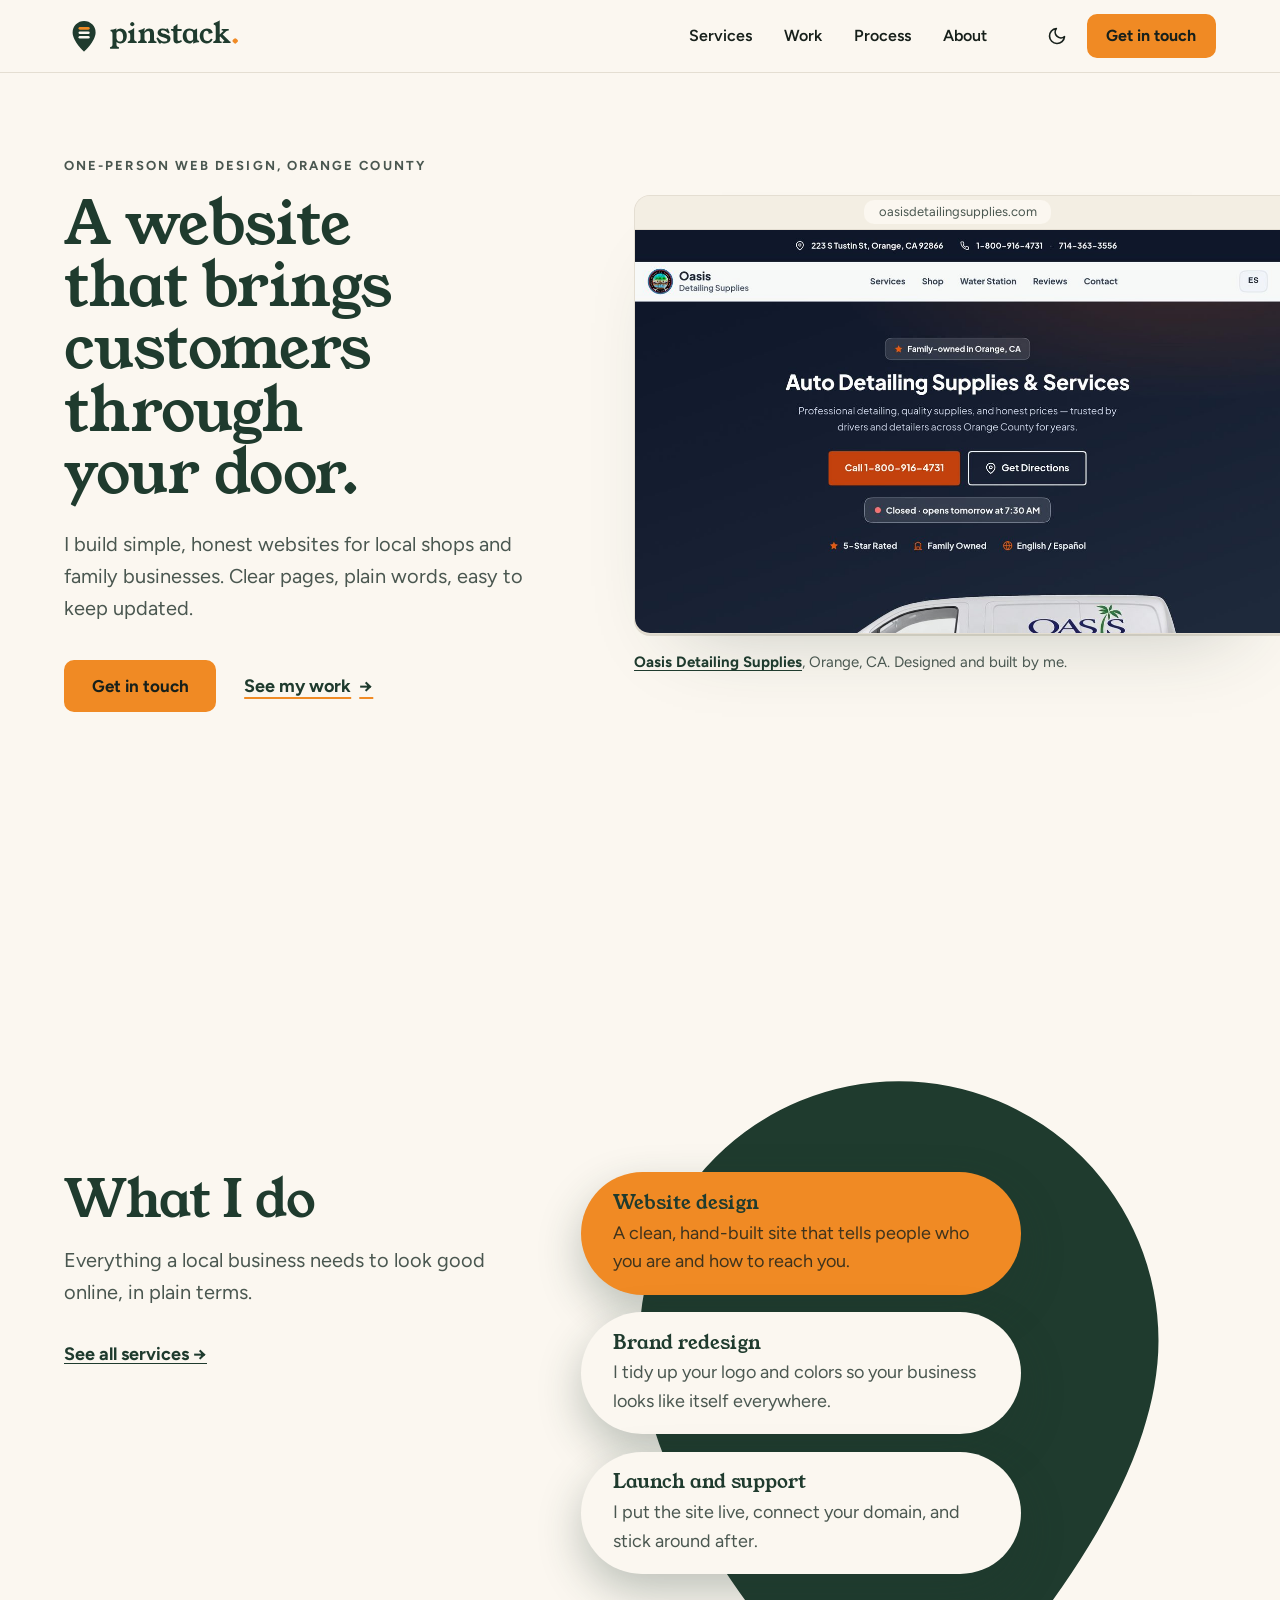
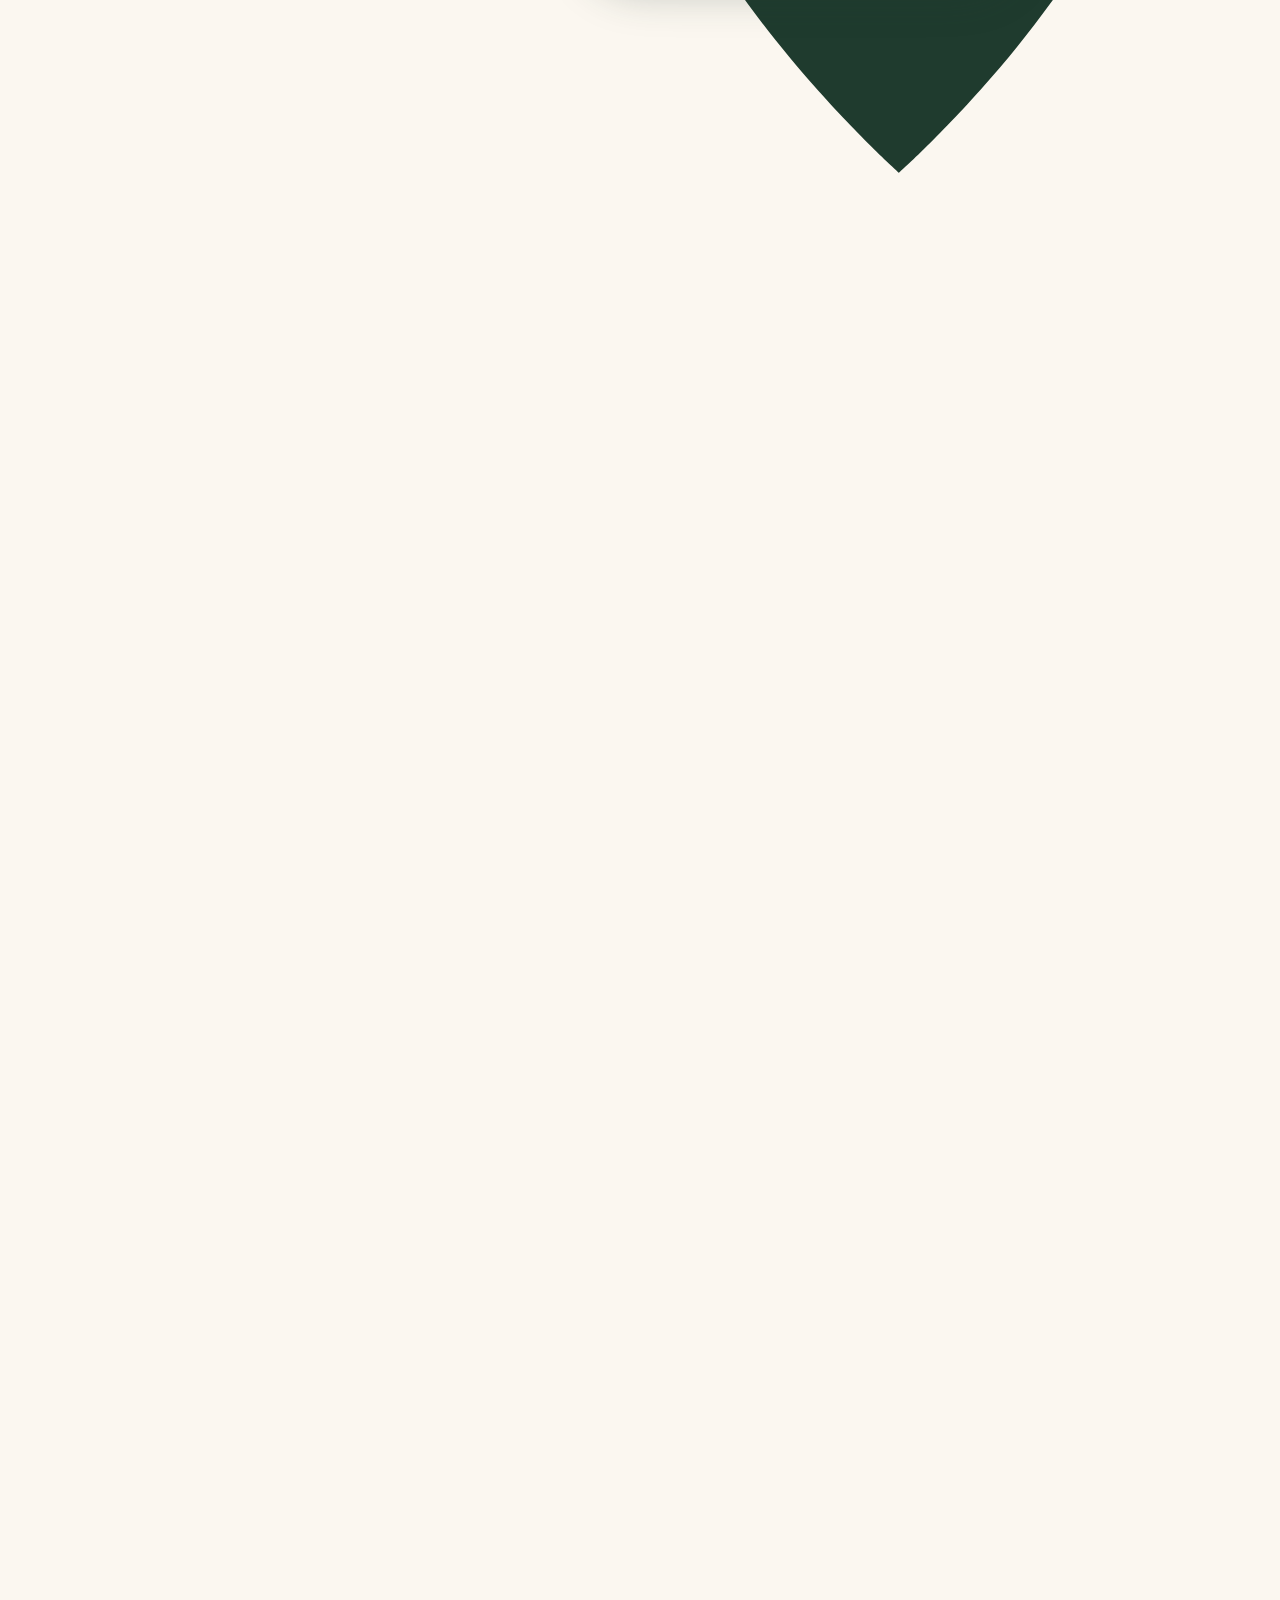
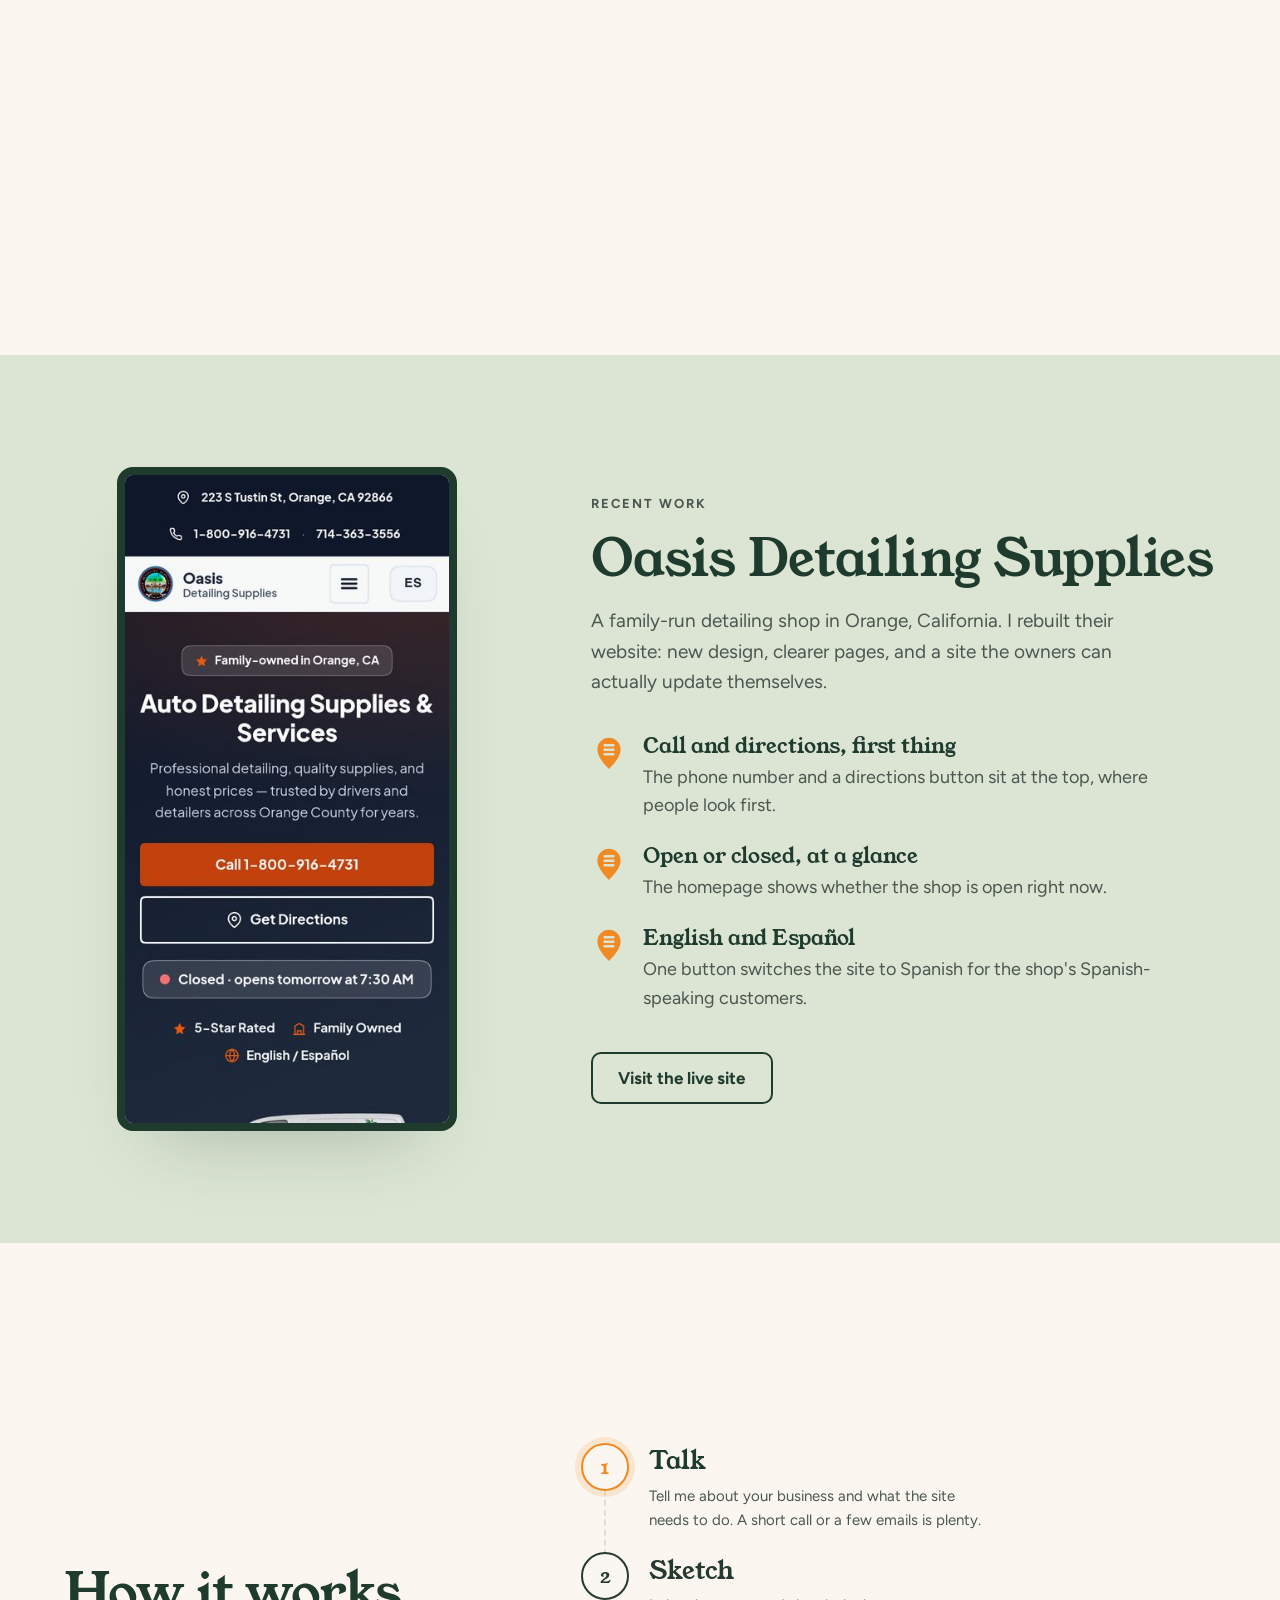
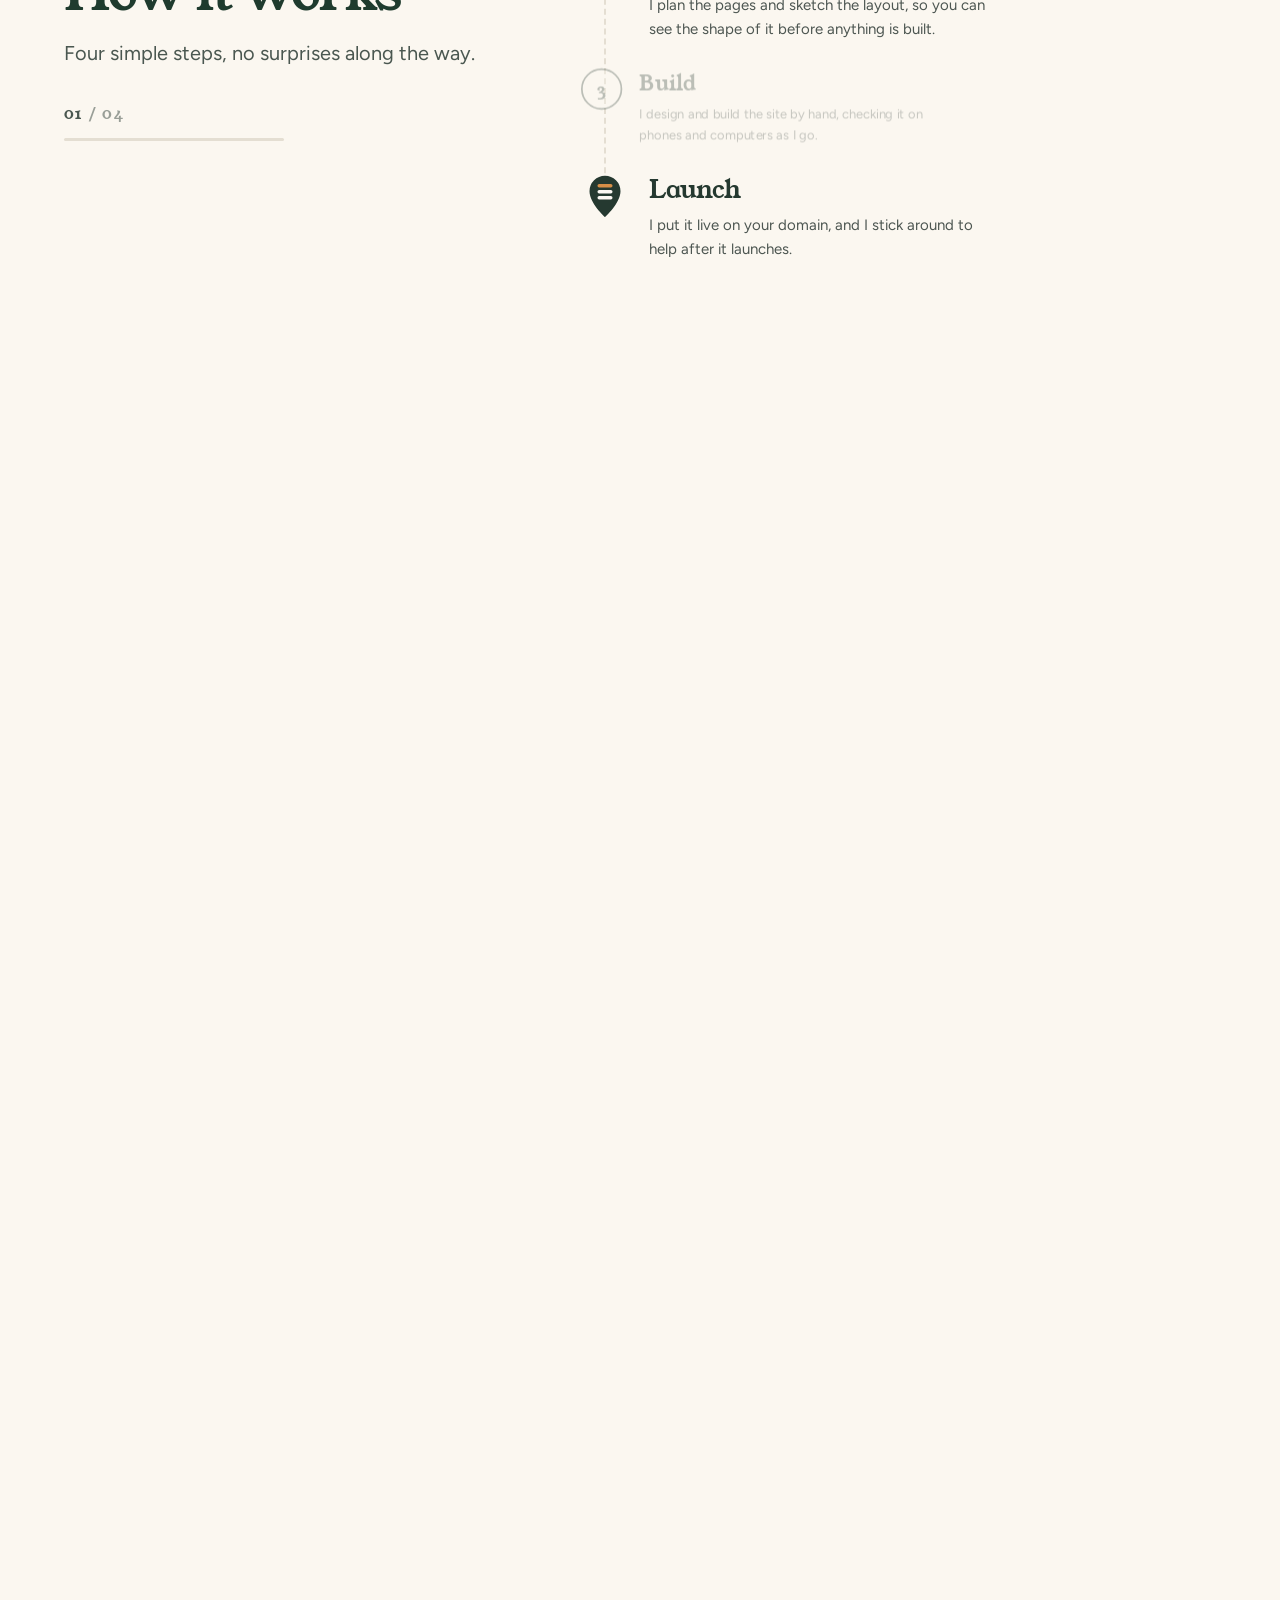
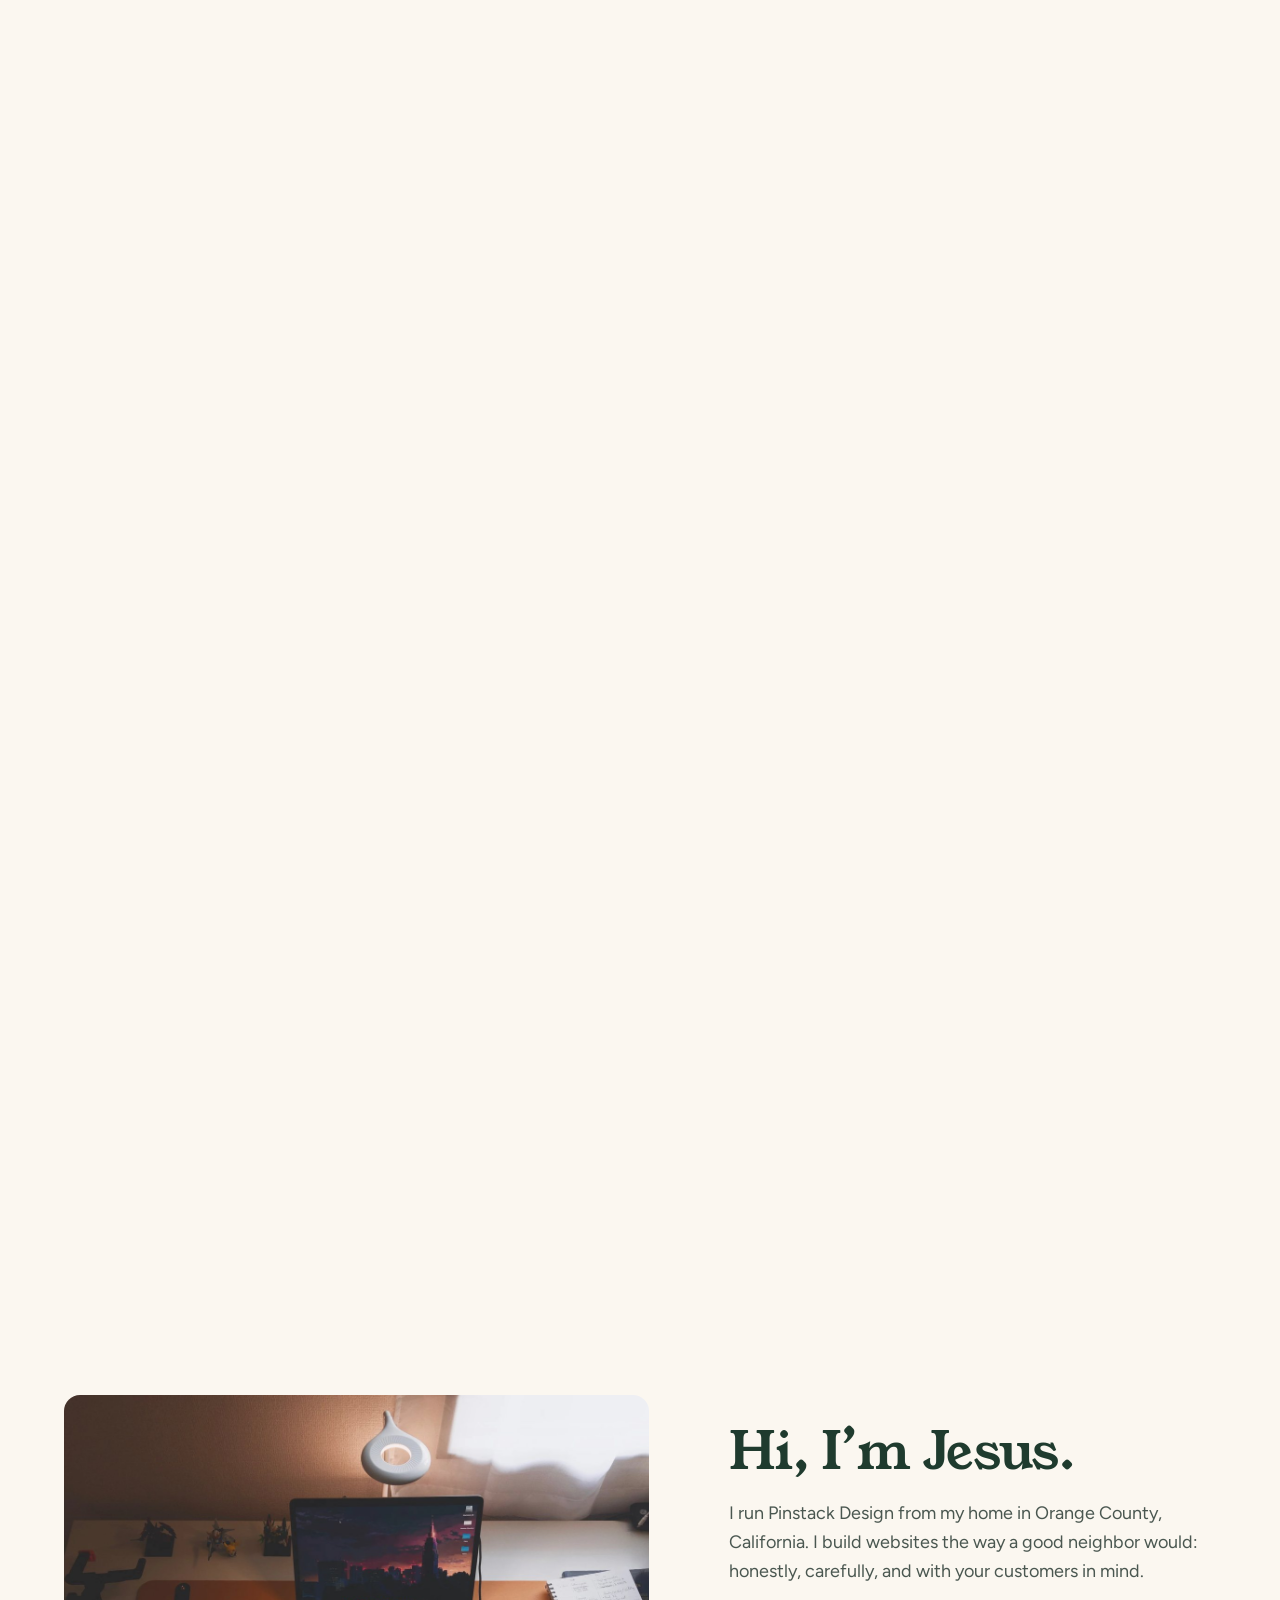
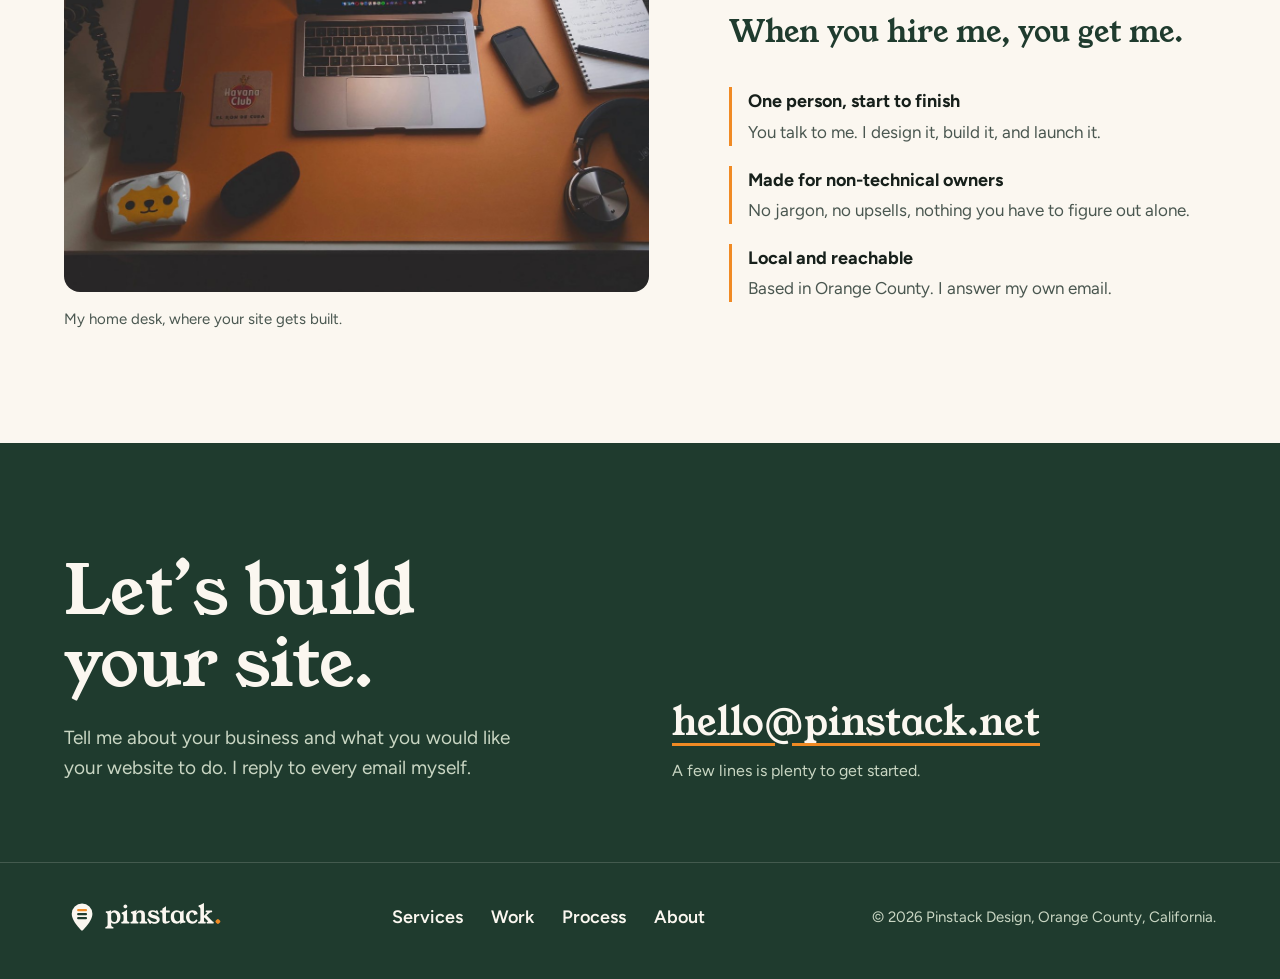
==== commit 8fa586a2: "What I do v4: cards as full pills in the pin bulb, logo placement" ====
--- a/index.html
+++ b/index.html
@@ -14,7 +14,7 @@
 <link rel="preconnect" href="https://fonts.googleapis.com">
 <link rel="preconnect" href="https://fonts.gstatic.com" crossorigin>
 <link href="https://fonts.googleapis.com/css2?family=Figtree:wght@400;500;600;700&family=Young+Serif&display=swap" rel="stylesheet">
-<link rel="stylesheet" href="styles.css?v=19">
+<link rel="stylesheet" href="styles.css?v=20">
 <script>
 /* Pre-paint theme: a saved choice wins, otherwise follow the OS. */
 (function () {
--- a/styles.css
+++ b/styles.css
@@ -264,11 +264,12 @@
 
 /* ---------- Services: the pin builds itself ----------
    Desktop: .is-choreo (set from JS) turns the section into a tall track
-   with a sticky stage. A giant pin bleeds off the top, bottom, and right
-   (cropped by the stage, which clips); the three stacks are large cards
-   holding their service copy, spawning one per scroll beat via --p (0..1).
-   Without .is-choreo the finished state simply shows: no-JS and
-   reduced-motion safe.
+   with a sticky stage. A giant pin sits centered behind the three stack
+   cards (like the logo's stacks), cropped top/bottom/right by the stage
+   while keeping its shape: round shoulders, point at the bottom. Each
+   stack is a wide pill holding its service copy, spawning one per scroll
+   beat via --p (0..1). Without .is-choreo the finished state simply shows:
+   no-JS and reduced-motion safe.
    Mobile: .is-mobile-play zooms the composition once and fills the cards
    on a timer. No scroll locking on small screens. */
 
@@ -277,11 +278,14 @@
 .services-more a { font-weight: 700; }
 
 .services-pin { position: relative; display: grid; align-content: center; }
+/* The pin tracks the card stack: centered on it, 2x its height, so the
+   pills sit in the bulb the way the stacks sit in the logo. */
+.pin-composition { position: relative; }
 .pin-backdrop {
   position: absolute; z-index: 0;
-  height: 135%; width: auto;
-  top: 50%; right: -10%;
-  transform: translateY(-50%);
+  height: 200%; width: auto;
+  left: 50%; top: 50%;
+  transform: translate(-50%, -44%);
   pointer-events: none;
 }
 .pin-backdrop .pin-body { fill: #1F3B2E; }
@@ -290,17 +294,18 @@
 .service-beats {
   position: relative; z-index: 1;
   list-style: none; margin: 0; padding: 0;
-  display: grid; gap: 1.25rem;
-  max-width: 400px; width: 100%; justify-self: center;
-}
+  display: grid; gap: 1.1rem;
+  max-width: 440px; width: 100%; justify-self: center;
+}
+/* Full pills, like the logo stacks: two round sides. */
 .stack-card {
   background: #FBF7F0; color: var(--ink);
-  border-radius: 20px;
-  padding: 1.4rem 1.6rem;
+  border-radius: 999px;
+  padding: 1.15rem 2rem;
   box-shadow: 0 18px 44px var(--shadow);
 }
-.stack-card h3 { font-size: 1.25rem; margin: 0 0 .4rem; }
-.stack-card p { margin: 0; color: var(--muted); max-width: 44ch; }
+.stack-card h3 { font-size: 1.2rem; margin: 0 0 .3rem; }
+.stack-card p { margin: 0; color: var(--muted); }
 .stack-card[data-i="0"] { background: #F08A24; color: #17201B; }
 .stack-card[data-i="0"] p { color: rgba(23, 32, 27, 0.82); }
 [data-theme="dark"] .stack-card[data-i="1"],
@@ -312,13 +317,15 @@
   .services-grid { grid-template-columns: minmax(0, 5fr) minmax(0, 7fr); gap: 4rem; align-items: stretch; }
   .services-head { position: sticky; top: 120px; align-self: start; }
 
-  /* The stage sticks and clips the bleeding pin instead of the heading. */
+  /* The stage sticks and clips the bleeding pin instead of the heading.
+     overflow: clip (not hidden) so the sticky stage keeps sticking to the
+     viewport while the pin bleeds past the edges. */
   .services.is-choreo .services-head { position: static; }
   .services.is-choreo .services-track { height: 280vh; }
   .services.is-choreo .services-stage {
     position: sticky; top: 0; height: 100vh; height: 100svh;
     display: flex; align-items: center;
-    overflow: hidden;
+    overflow: clip;
   }
   .services.is-choreo .services-stage > .wrap { width: 100%; }
 
@@ -339,7 +346,11 @@
 }
 
 /* Mobile play: the composition zooms once at 50% visibility, cards fill
-   180ms apart. No track, no sticky, no scroll locking. */
+   180ms apart. No track, no sticky, no scroll locking. The pin stays
+   smaller here so more of its shape reads on a phone screen. */
+@media (max-width: 899px) {
+  .pin-backdrop { height: 175%; }
+}
 .services.is-mobile-play .services-pin {
   transform: scale(0.92); opacity: 0;
   transition: transform 0.55s var(--ease), opacity 0.45s ease-out;
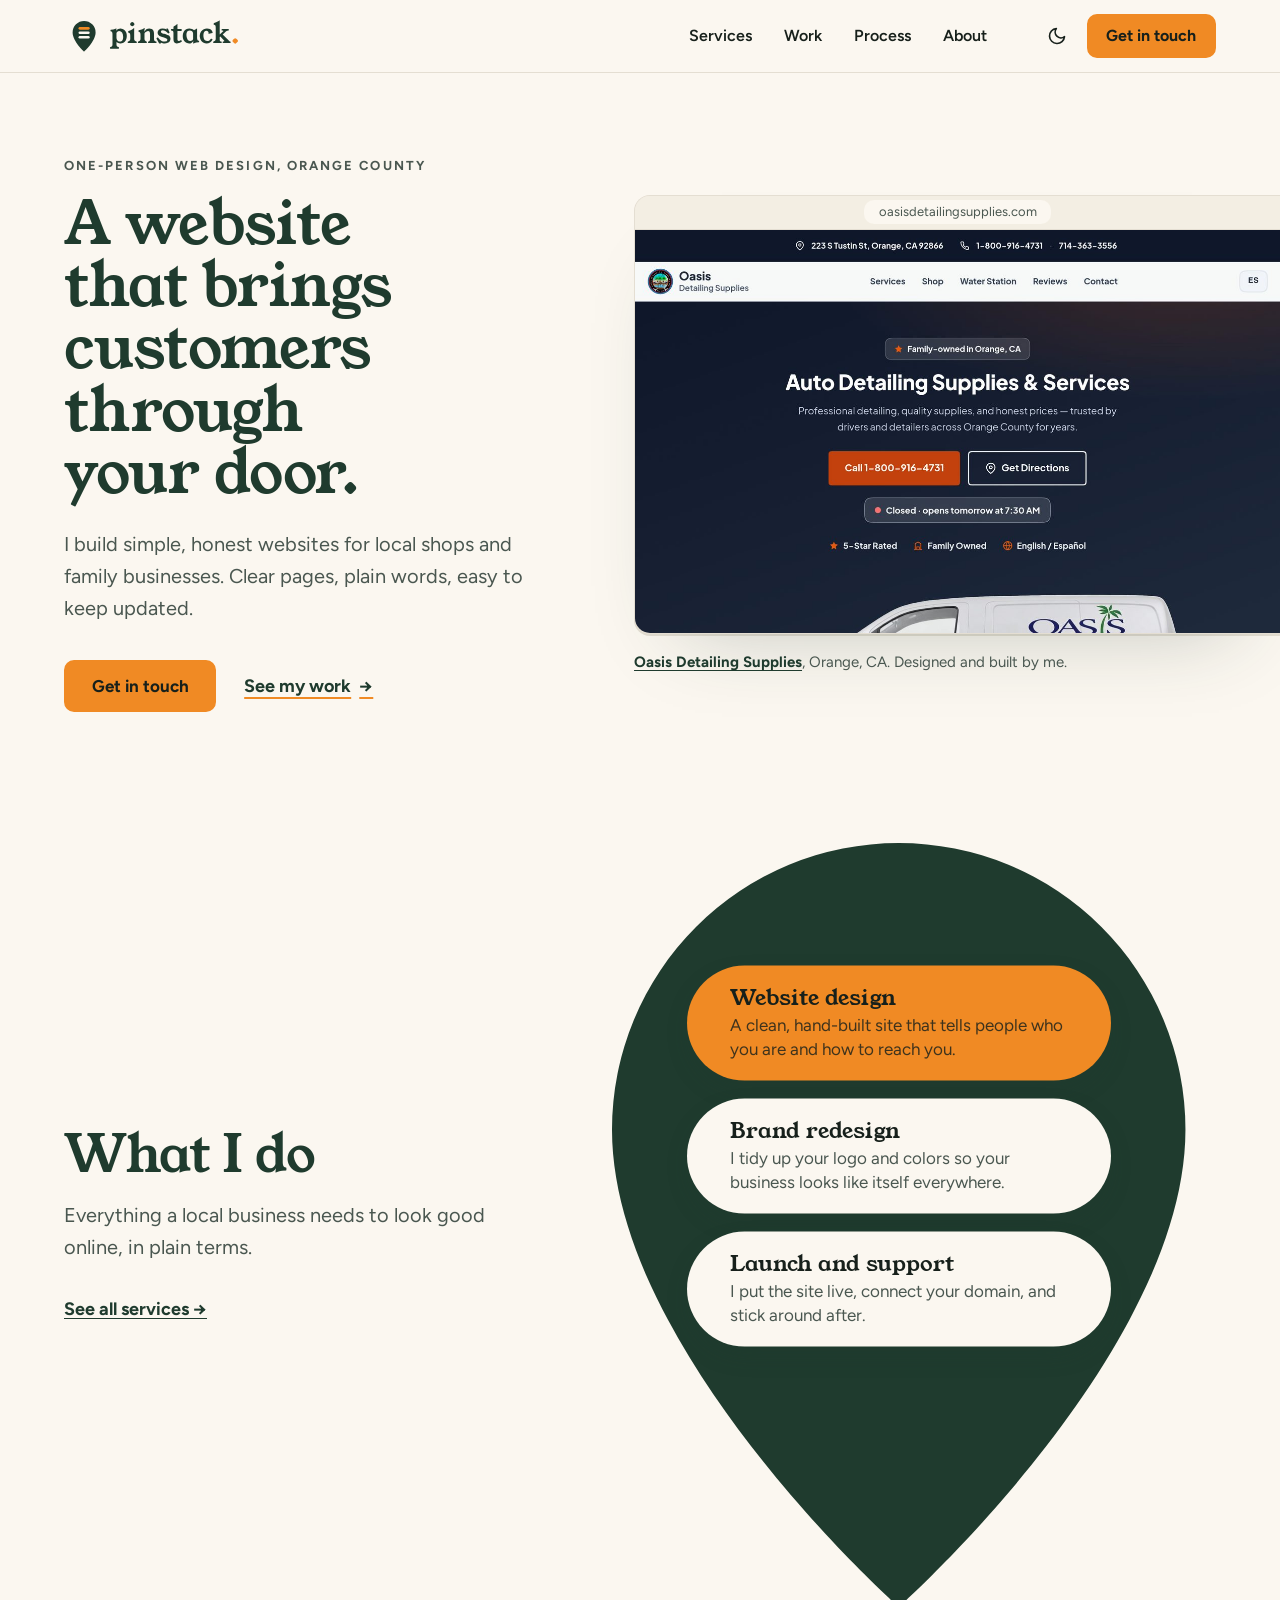
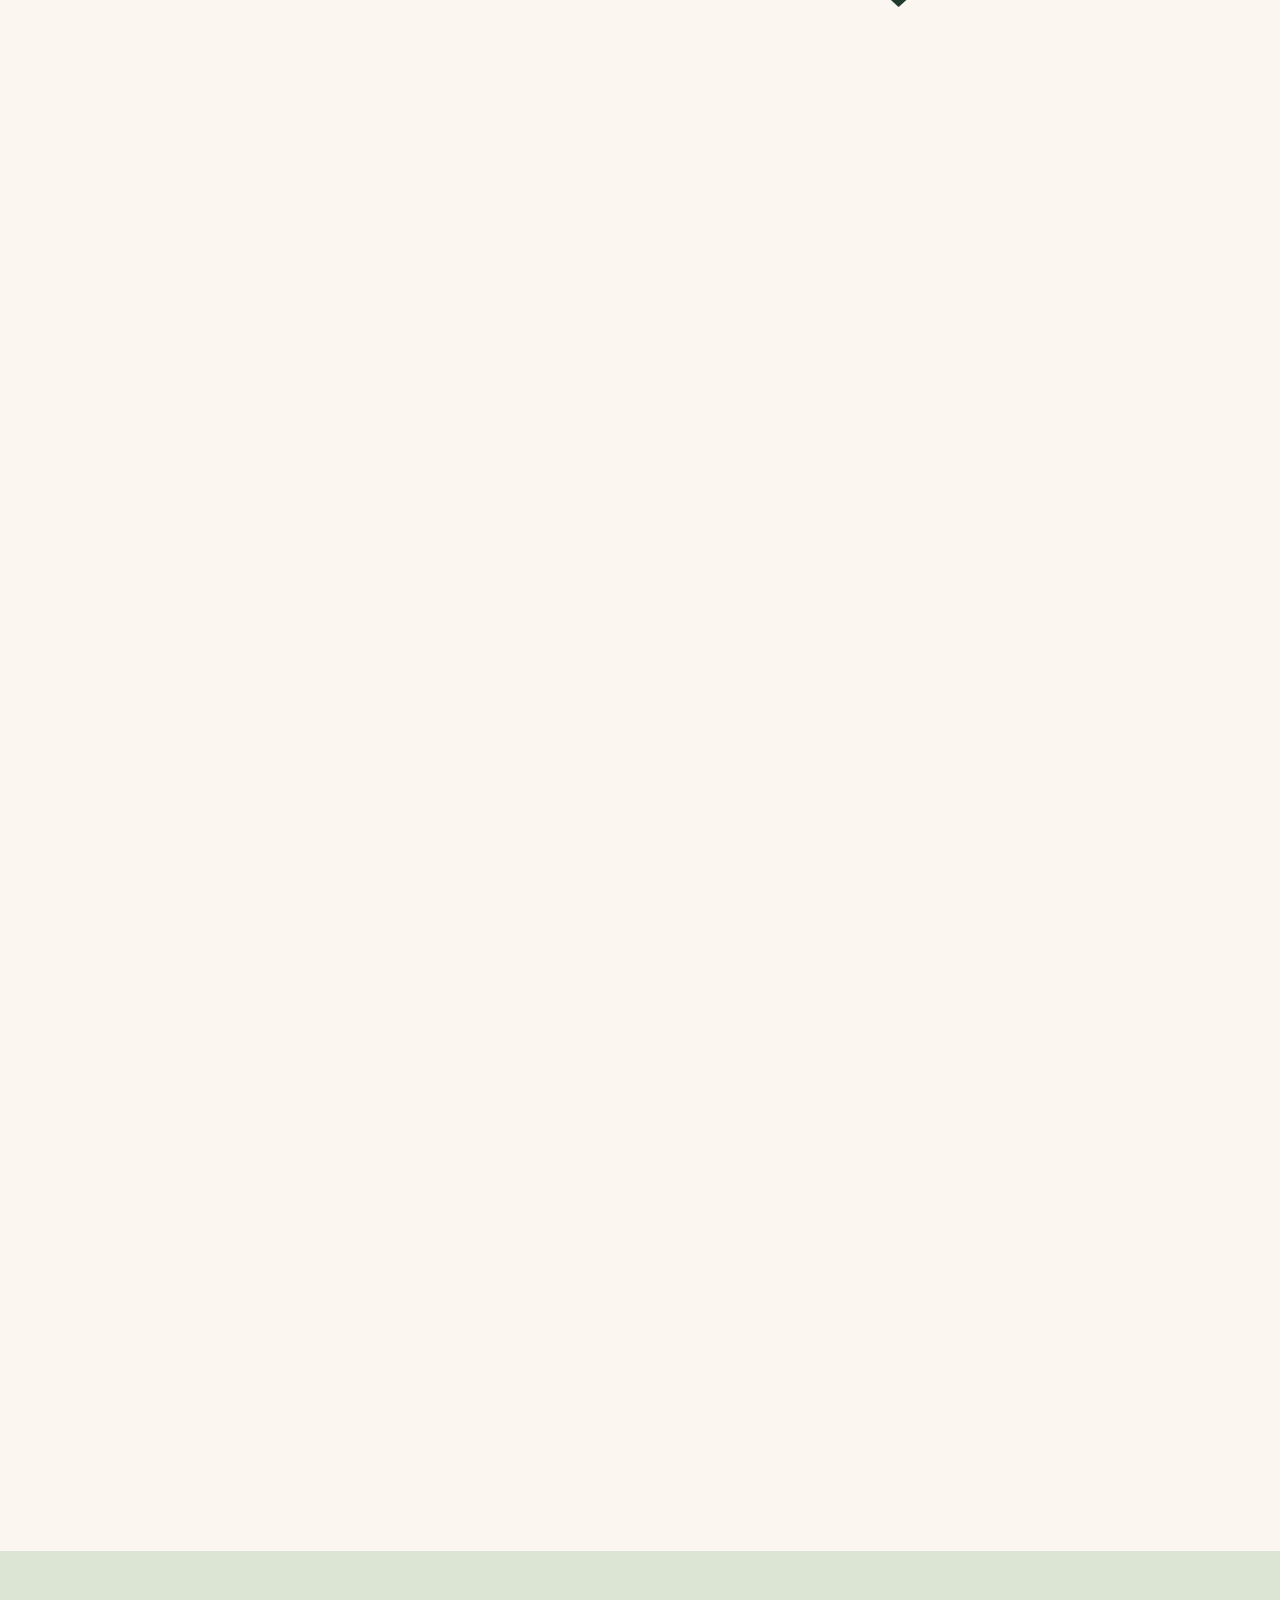
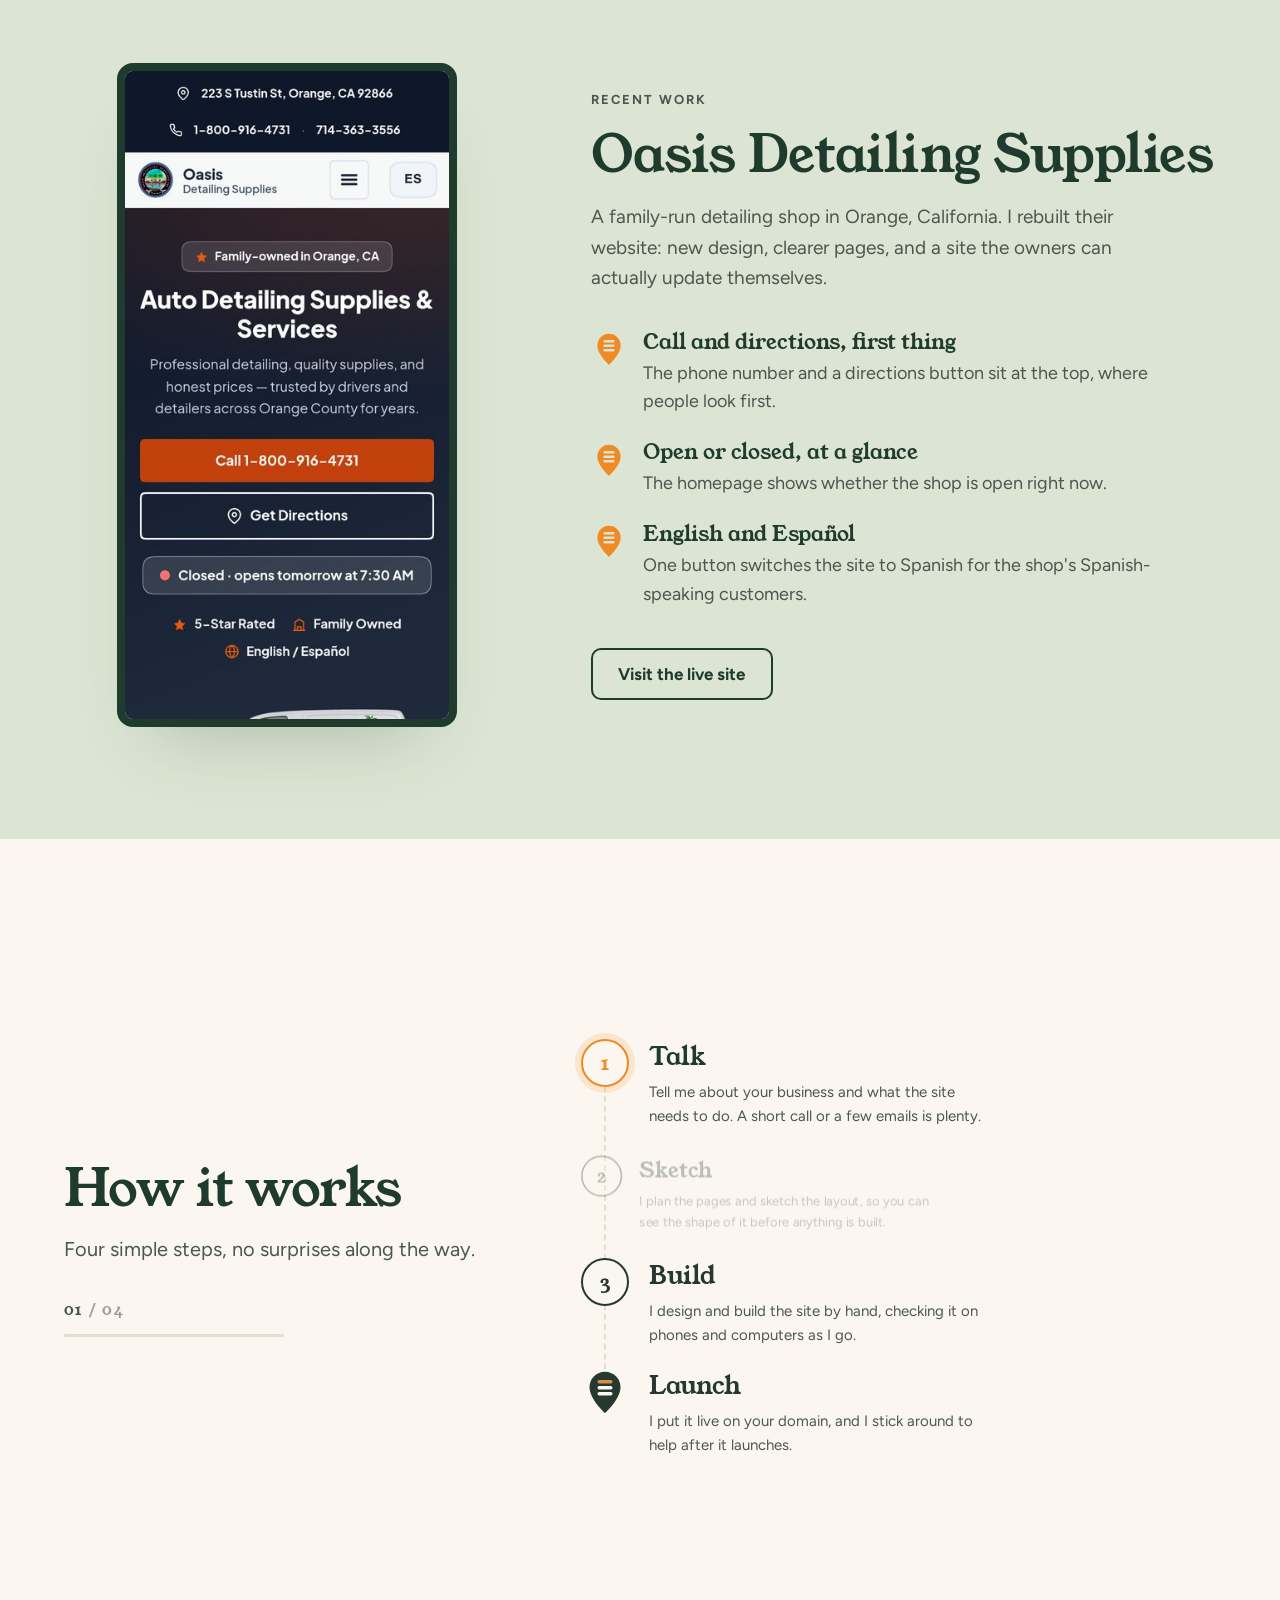
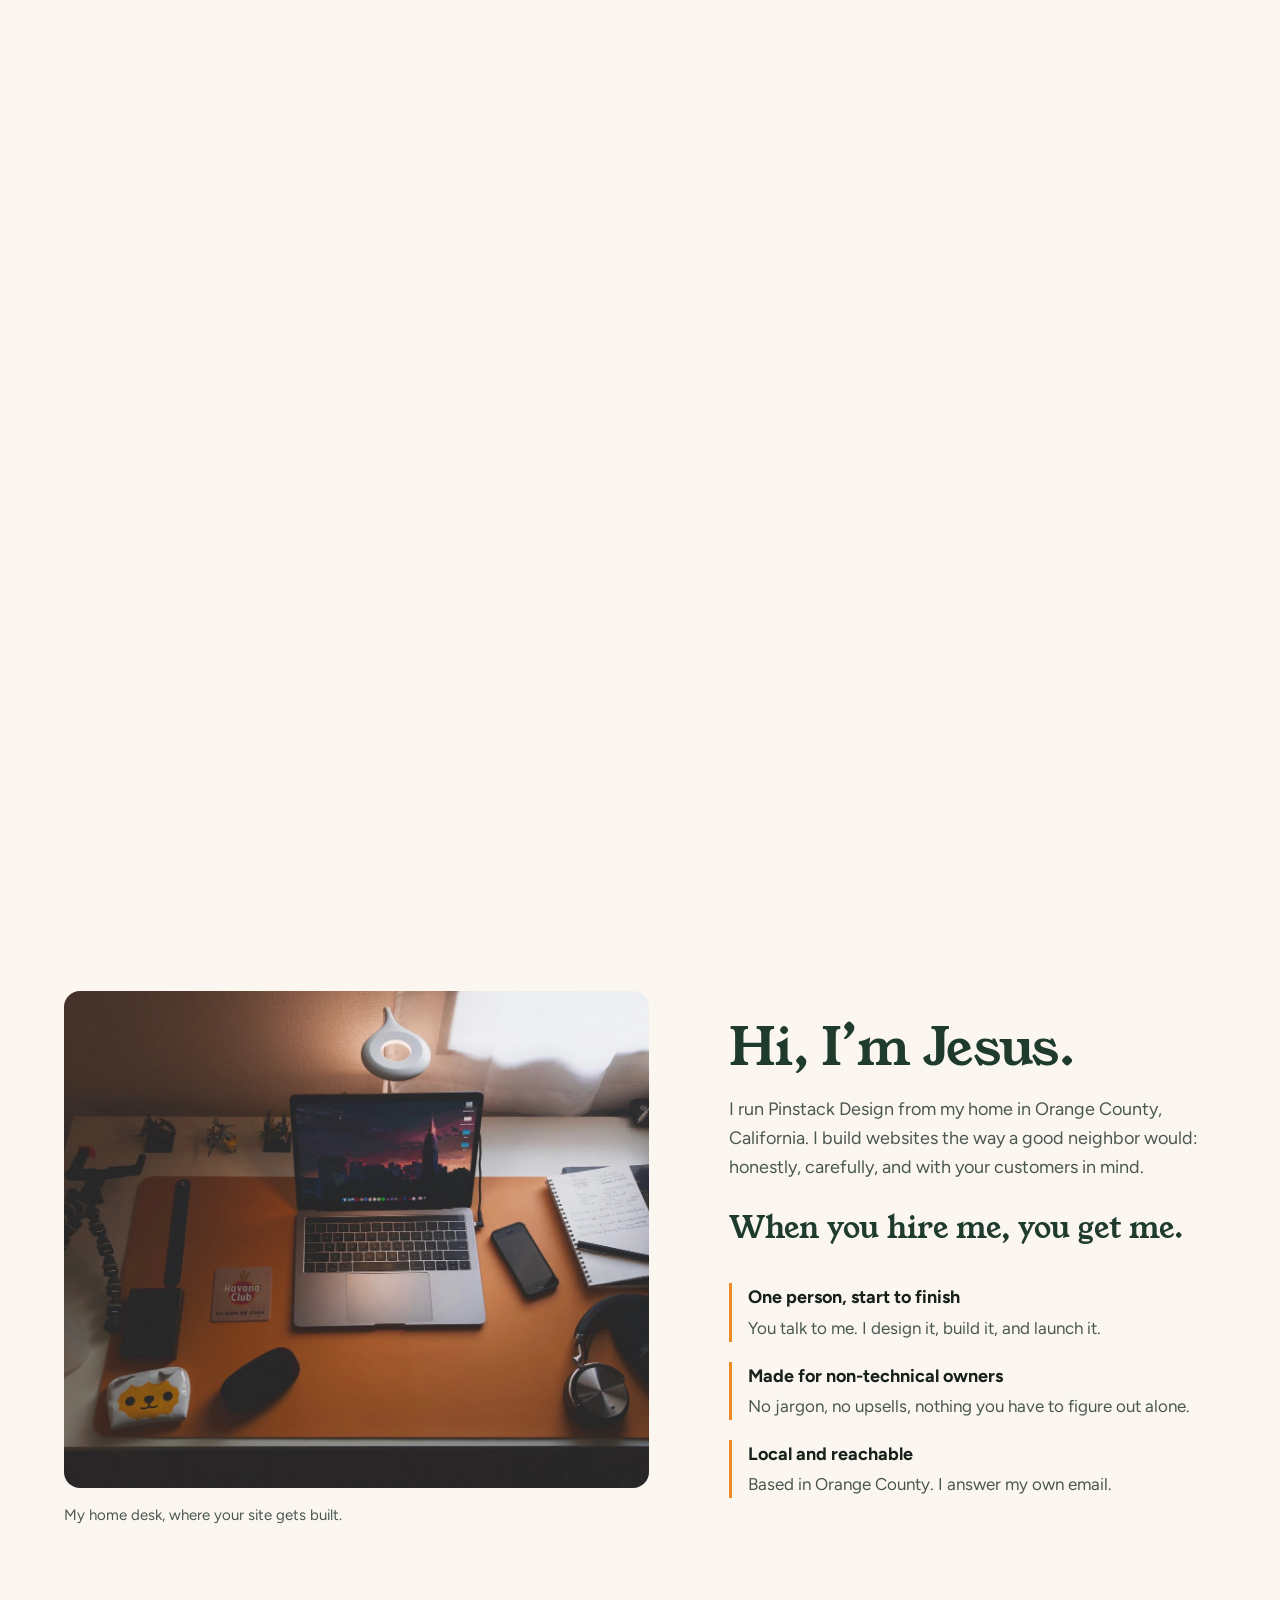
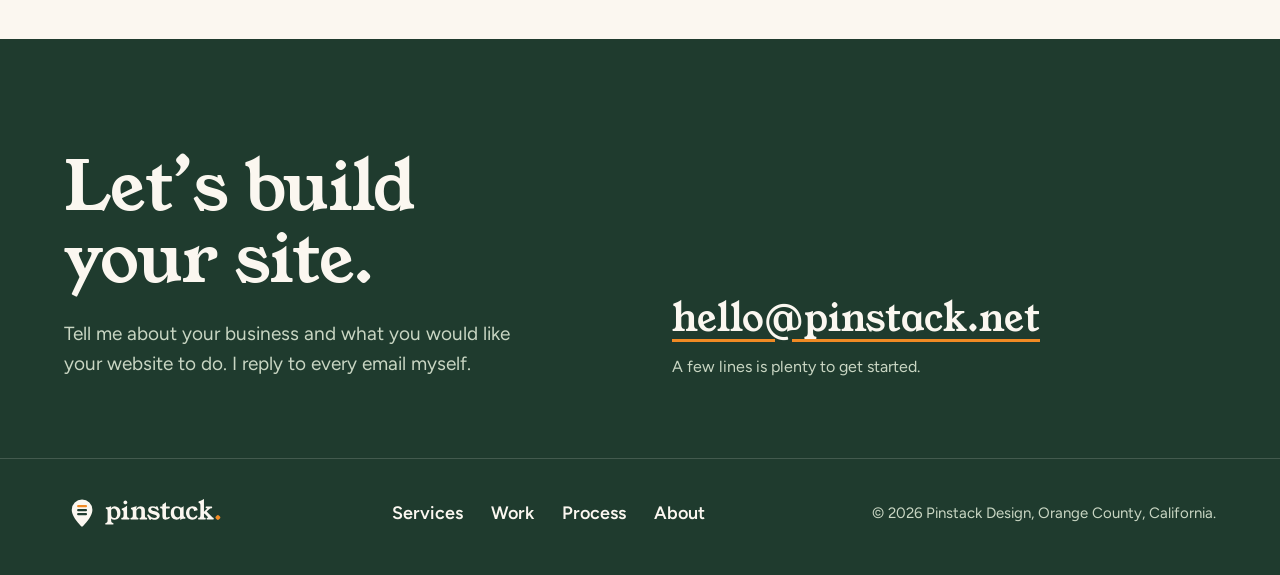
==== commit 0670111e: "What I do v5: pin at logo proportions, cards placed in the bulb - Composition box uses the pin's own" ====
--- a/index.html
+++ b/index.html
@@ -14,7 +14,7 @@
 <link rel="preconnect" href="https://fonts.googleapis.com">
 <link rel="preconnect" href="https://fonts.gstatic.com" crossorigin>
 <link href="https://fonts.googleapis.com/css2?family=Figtree:wght@400;500;600;700&family=Young+Serif&display=swap" rel="stylesheet">
-<link rel="stylesheet" href="styles.css?v=20">
+<link rel="stylesheet" href="styles.css?v=21">
 <script>
 /* Pre-paint theme: a saved choice wins, otherwise follow the OS. */
 (function () {
@@ -110,7 +110,7 @@
           </div>
           <div class="services-pin">
             <div class="pin-composition">
-              <svg class="pin-backdrop" viewBox="0 0 48 48" aria-hidden="true" focusable="false">
+              <svg class="pin-backdrop" viewBox="8.5 3.7 31 41.3" preserveAspectRatio="none" aria-hidden="true" focusable="false">
                 <path class="pin-body" d="M24 45S8.5 31.2 8.5 19.2a15.5 15.5 0 0 1 31 0C39.5 31.2 24 45 24 45Z"/>
               </svg>
               <ol class="service-beats" id="serviceBeats">
@@ -262,6 +262,6 @@
   </div>
 </footer>
 
-<script src="script.js?v=11"></script>
+<script src="script.js?v=12"></script>
 </body>
 </html>
--- a/styles.css
+++ b/styles.css
@@ -263,49 +263,75 @@
 /* ---------- Services ---------- */
 
 /* ---------- Services: the pin builds itself ----------
+   The composition is drawn like the logo mark, at logo proportions:
+   .pin-composition is a box with the pin's own aspect ratio (31 x 41.3
+   units in the 48-unit mark), the SVG fills it edge to edge, and the
+   stack cards are placed in % / cqw of that box, so they always land in
+   the bulb where the logo's stacks sit, at any size.
+
+   Logo geometry, for reference: stacks span y 20%-57% of the pin and
+   48% of its width; the bulb stays at least ~78% wide from y 15% to 64%.
+   Text cards need more room than the logo's thin bars, so here they are
+   74% wide and centered on y 41% (the widest part of the bulb), where
+   any extra height from wrapping grows into the wide part, not the tip.
+
    Desktop: .is-choreo (set from JS) turns the section into a tall track
-   with a sticky stage. A giant pin sits centered behind the three stack
-   cards (like the logo's stacks), cropped top/bottom/right by the stage
-   while keeping its shape: round shoulders, point at the bottom. Each
-   stack is a wide pill holding its service copy, spawning one per scroll
-   beat via --p (0..1). Without .is-choreo the finished state simply shows:
-   no-JS and reduced-motion safe.
+   with a sticky stage; --p (0..1) zooms the pin in, then spawns one card
+   per scroll beat. The pin is sized to fit the stage height, so the
+   whole shape (round shoulders, point at the bottom) stays in view with
+   little dead space around it.
    Mobile: .is-mobile-play zooms the composition once and fills the cards
-   on a timer. No scroll locking on small screens. */
-
-.services-grid { display: grid; gap: 2.5rem; }
+   on a timer. No scroll locking on small screens.
+   Without either class the finished state simply shows: no-JS and
+   reduced-motion safe. */
+
+.services { overflow-x: clip; }
+.services-grid { display: grid; grid-template-columns: minmax(0, 1fr); gap: 2rem; }
 .services-more { margin-top: 2rem; }
 .services-more a { font-weight: 700; }
 
-.services-pin { position: relative; display: grid; align-content: center; }
-/* The pin tracks the card stack: centered on it, 2x its height, so the
-   pills sit in the bulb the way the stacks sit in the logo. */
-.pin-composition { position: relative; }
+.services-pin { position: relative; min-width: 0; }
+.pin-composition {
+  --pin-w: min(112vw, 460px);
+  position: relative;
+  width: var(--pin-w);
+  /* Centered even when wider than the column (it bleeds off both sides on phones). */
+  margin-inline: calc((100% - var(--pin-w)) / 2);
+  aspect-ratio: 31 / 41.3;
+  container-type: inline-size;
+}
 .pin-backdrop {
-  position: absolute; z-index: 0;
-  height: 200%; width: auto;
-  left: 50%; top: 50%;
-  transform: translate(-50%, -44%);
+  position: absolute; inset: 0; z-index: 0;
+  width: 100%; height: 100%;
+  overflow: visible;
   pointer-events: none;
 }
 .pin-backdrop .pin-body { fill: #1F3B2E; }
 [data-theme="dark"] .pin-backdrop .pin-body { fill: #FBF7F0; }
 
 .service-beats {
-  position: relative; z-index: 1;
+  position: absolute; z-index: 1;
+  left: 13%; right: 13%; top: 41%;
+  transform: translateY(-50%);
   list-style: none; margin: 0; padding: 0;
-  display: grid; gap: 1.1rem;
-  max-width: 440px; width: 100%; justify-self: center;
+  display: grid; gap: 3.2cqw;
 }
 /* Full pills, like the logo stacks: two round sides. */
 .stack-card {
   background: #FBF7F0; color: var(--ink);
   border-radius: 999px;
-  padding: 1.15rem 2rem;
-  box-shadow: 0 18px 44px var(--shadow);
-}
-.stack-card h3 { font-size: 1.2rem; margin: 0 0 .3rem; }
-.stack-card p { margin: 0; color: var(--muted); }
+  padding: 3.2cqw 7.5cqw 3.4cqw;
+  box-shadow: 0 10px 28px -8px var(--shadow);
+}
+.stack-card h3 {
+  font-size: clamp(1.0625rem, 4.1cqw, 1.375rem);
+  line-height: 1.15; margin: 0 0 .25rem;
+  color: inherit;
+}
+.stack-card p {
+  margin: 0; color: var(--muted);
+  font-size: clamp(.875rem, 3.1cqw, 1.0625rem); line-height: 1.4;
+}
 .stack-card[data-i="0"] { background: #F08A24; color: #17201B; }
 .stack-card[data-i="0"] p { color: rgba(23, 32, 27, 0.82); }
 [data-theme="dark"] .stack-card[data-i="1"],
@@ -313,19 +339,27 @@
 [data-theme="dark"] .stack-card[data-i="1"] p,
 [data-theme="dark"] .stack-card[data-i="2"] p { color: rgba(251, 247, 240, 0.78); }
 
+/* Very narrow phones: a slightly bigger pin (more of it bleeds off the
+   sides) so the cards keep a readable width inside the bulb. */
+@media (max-width: 359px) {
+  .pin-composition { --pin-w: 124vw; }
+  .stack-card { padding-inline: 6.5cqw; }
+}
+
 @media (min-width: 900px) {
-  .services-grid { grid-template-columns: minmax(0, 5fr) minmax(0, 7fr); gap: 4rem; align-items: stretch; }
-  .services-head { position: sticky; top: 120px; align-self: start; }
-
-  /* The stage sticks and clips the bleeding pin instead of the heading.
-     overflow: clip (not hidden) so the sticky stage keeps sticking to the
-     viewport while the pin bleeds past the edges. */
-  .services.is-choreo .services-head { position: static; }
-  .services.is-choreo .services-track { height: 280vh; }
+  .services-grid { grid-template-columns: minmax(0, 5fr) minmax(0, 7fr); gap: 4rem; align-items: center; }
+  /* Fit the whole pin in the column and in the viewport below the header. */
+  .pin-composition {
+    --pin-w: min(100%, 600px, calc((100svh - 72px - 4rem) * 31 / 41.3));
+  }
+
+  /* The stage sticks below the header and holds the pin, centered. */
+  .services.is-choreo { padding-block: 0; }
+  .services.is-choreo .services-track { height: 260vh; }
   .services.is-choreo .services-stage {
-    position: sticky; top: 0; height: 100vh; height: 100svh;
+    position: sticky; top: 72px;
+    height: calc(100vh - 72px); height: calc(100svh - 72px);
     display: flex; align-items: center;
-    overflow: clip;
   }
   .services.is-choreo .services-stage > .wrap { width: 100%; }
 
@@ -345,12 +379,8 @@
   }
 }
 
-/* Mobile play: the composition zooms once at 50% visibility, cards fill
-   180ms apart. No track, no sticky, no scroll locking. The pin stays
-   smaller here so more of its shape reads on a phone screen. */
-@media (max-width: 899px) {
-  .pin-backdrop { height: 175%; }
-}
+/* Mobile play: the composition zooms once at 30% visibility, cards fill
+   180ms apart. No track, no sticky, no scroll locking. */
 .services.is-mobile-play .services-pin {
   transform: scale(0.92); opacity: 0;
   transition: transform 0.55s var(--ease), opacity 0.45s ease-out;
@@ -727,9 +757,6 @@
   .hero-shot .browser { border-top-right-radius: 0; border-bottom-right-radius: 0; border-right: 0; }
   .hero-shot figcaption { padding-right: var(--gutter); }
 
-  .services-grid { grid-template-columns: minmax(0, 5fr) minmax(0, 7fr); gap: 4rem; align-items: start; }
-  .services-head { position: sticky; top: 120px; }
-
   .work-grid { grid-template-columns: minmax(0, 5fr) minmax(0, 7fr); gap: 5rem; }
   .work-phone { width: min(100%, 340px); }
 
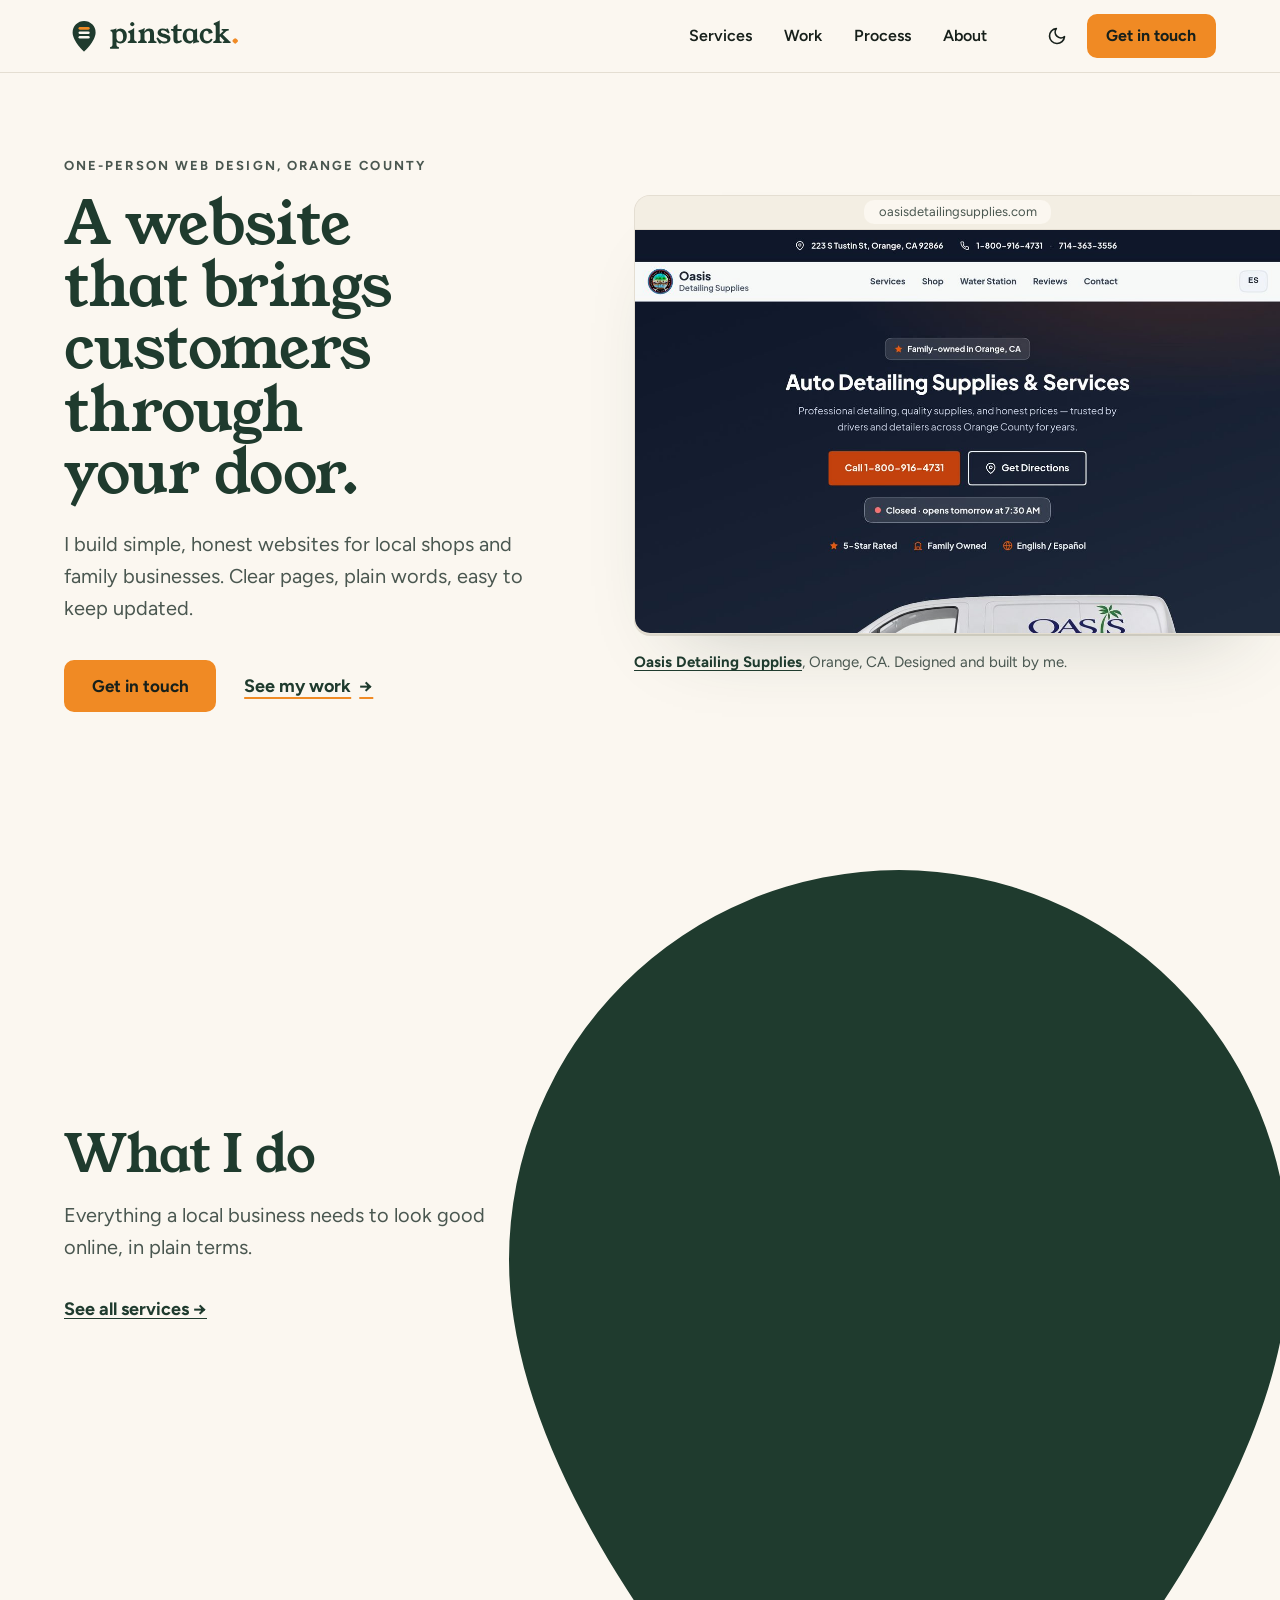
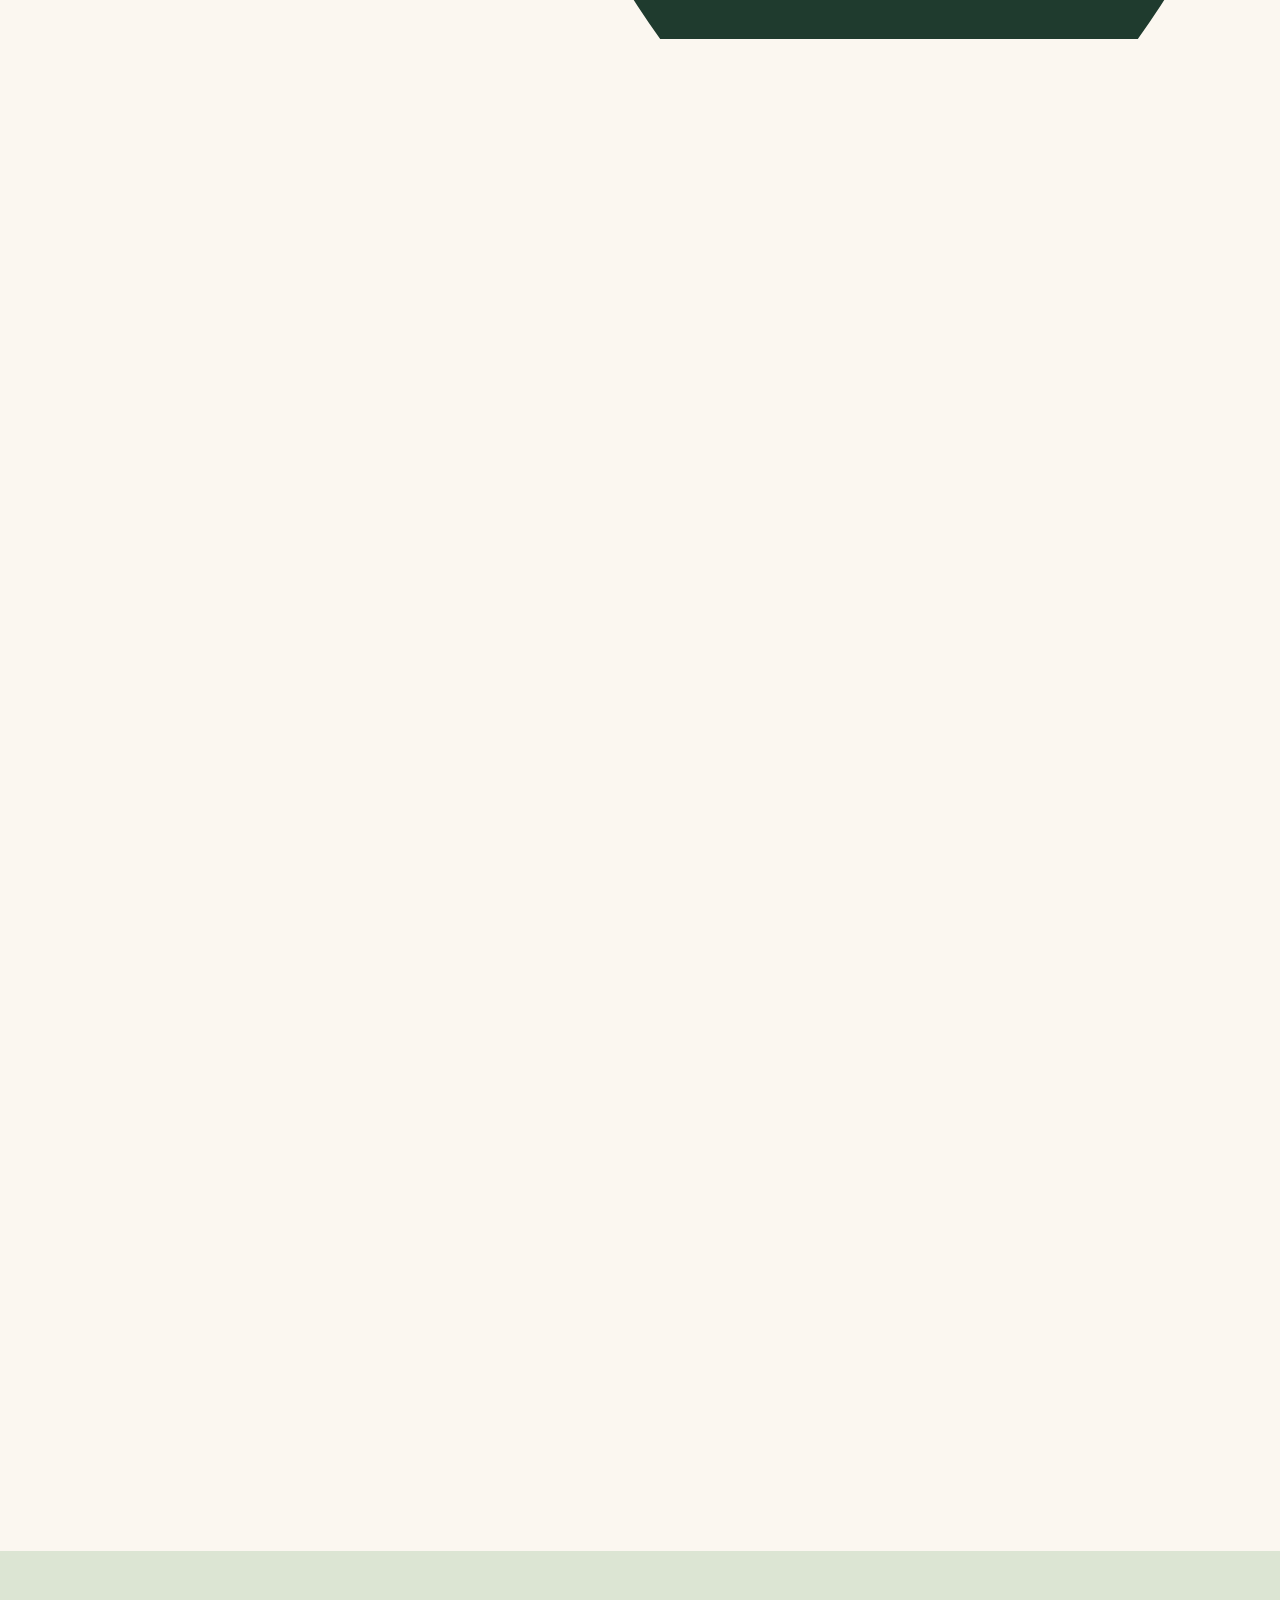
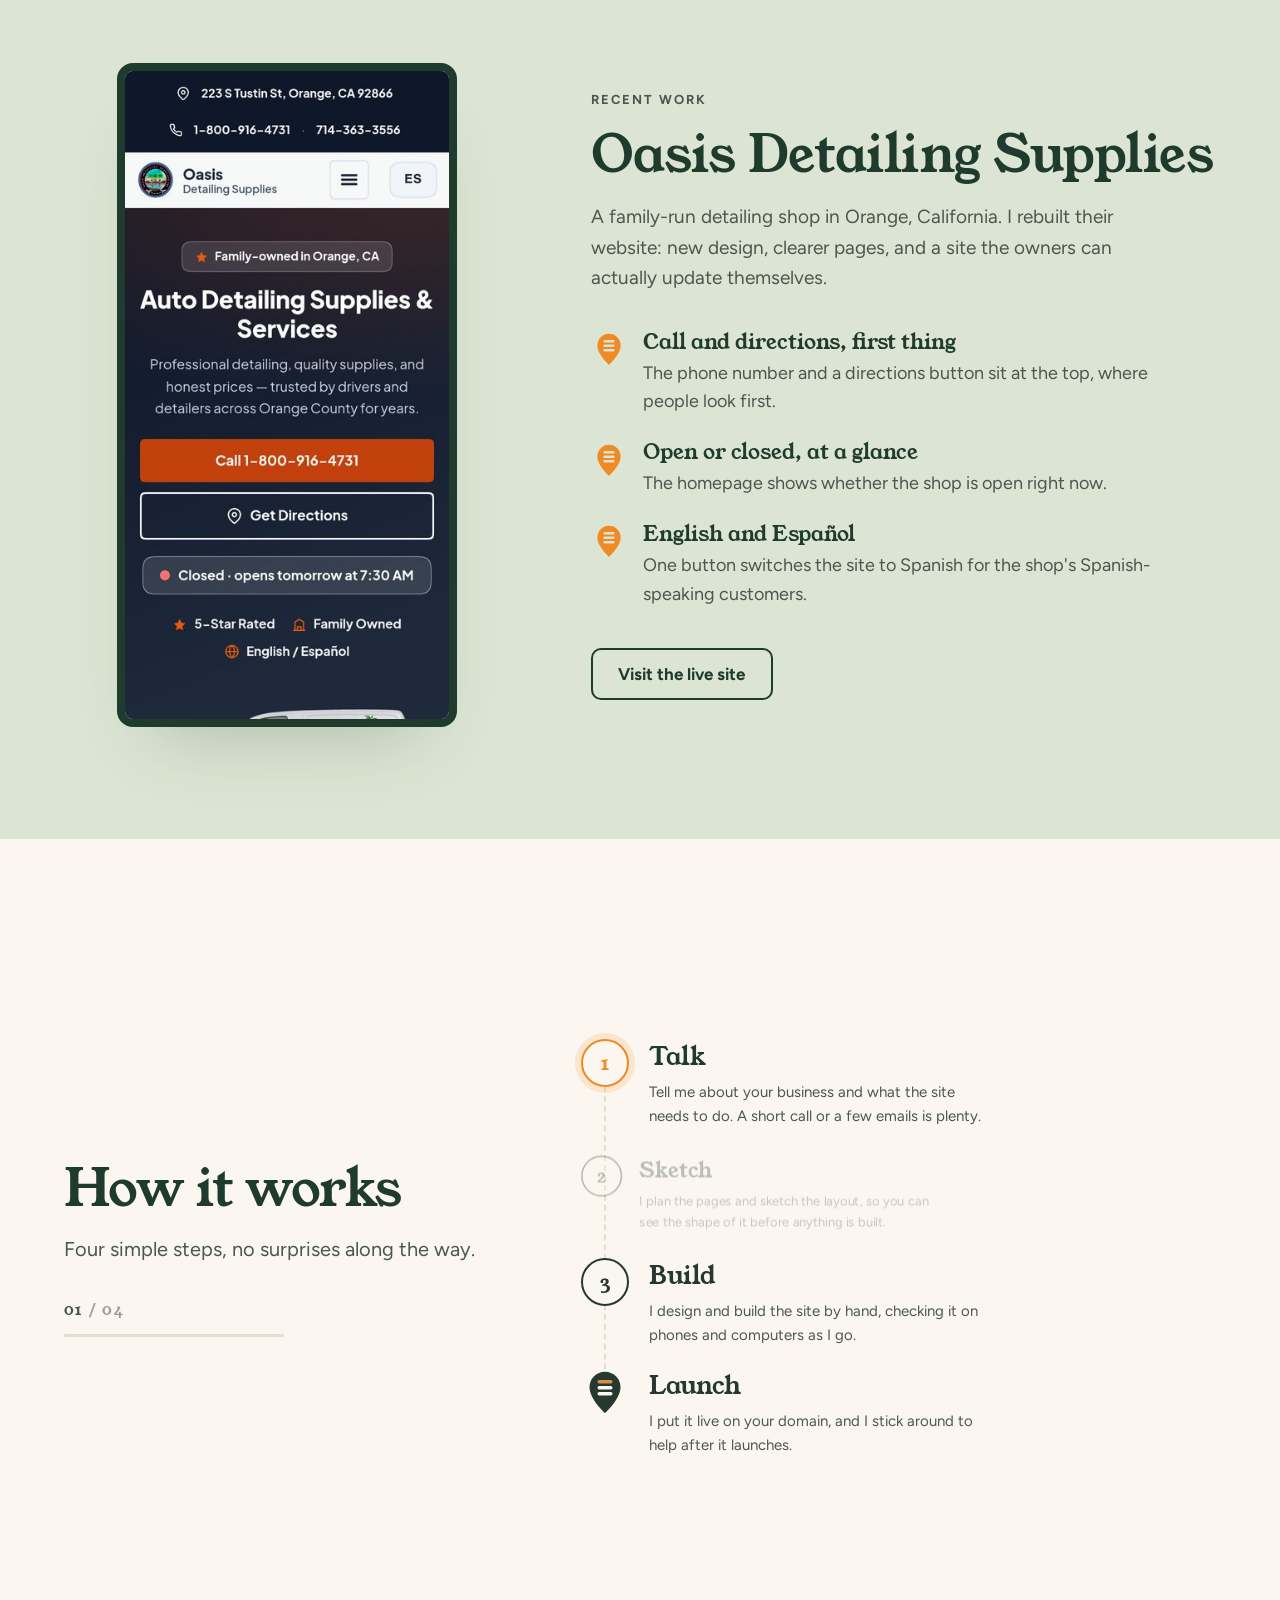
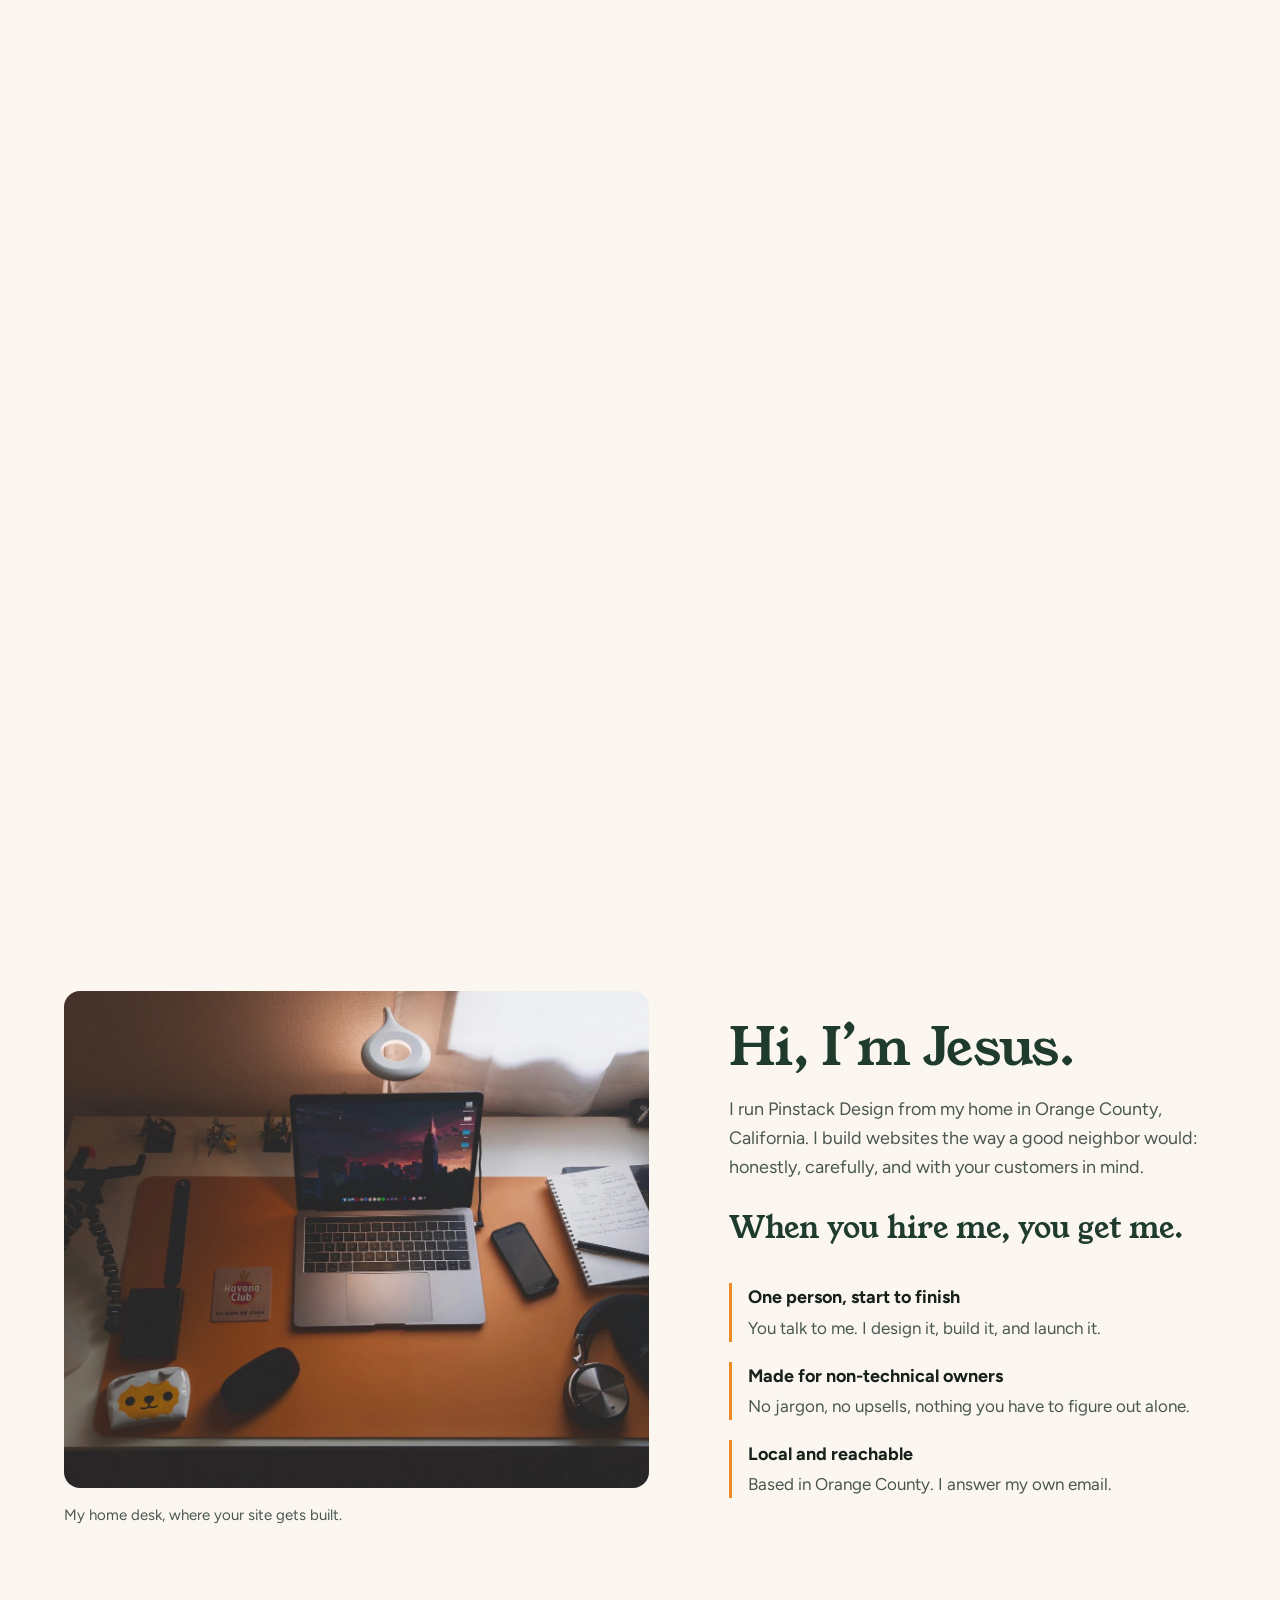
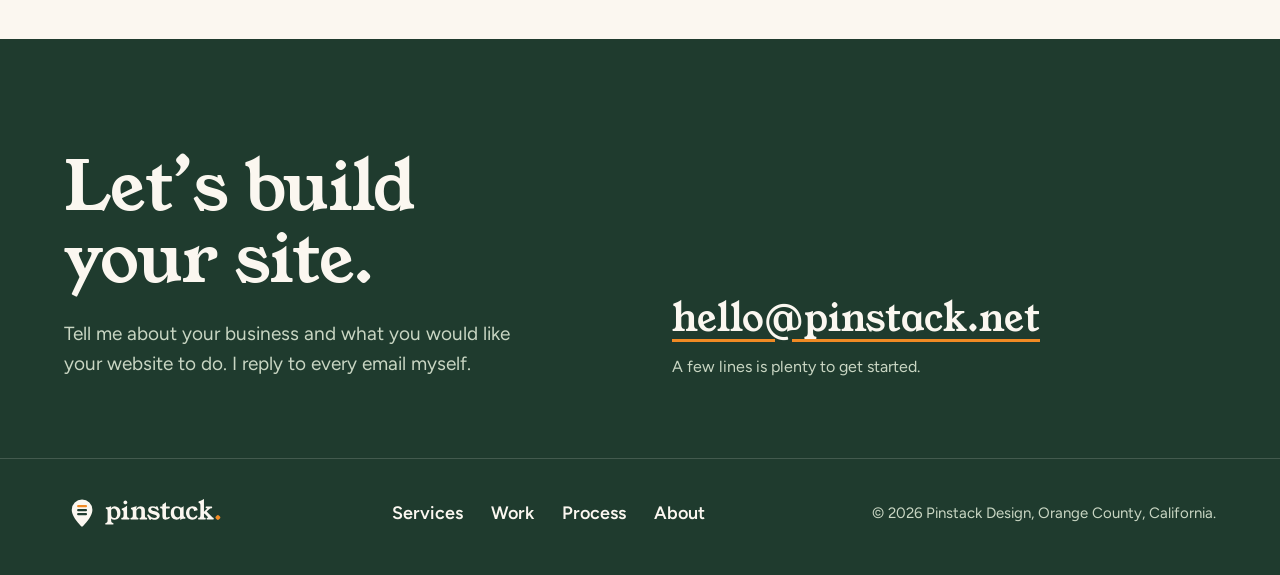
==== commit c93c1abc: "What I do v6: stack cards match the logo's stacks exactly - Each card is placed at the logo stack's " ====
--- a/index.html
+++ b/index.html
@@ -14,7 +14,7 @@
 <link rel="preconnect" href="https://fonts.googleapis.com">
 <link rel="preconnect" href="https://fonts.gstatic.com" crossorigin>
 <link href="https://fonts.googleapis.com/css2?family=Figtree:wght@400;500;600;700&family=Young+Serif&display=swap" rel="stylesheet">
-<link rel="stylesheet" href="styles.css?v=21">
+<link rel="stylesheet" href="styles.css?v=22">
 <script>
 /* Pre-paint theme: a saved choice wins, otherwise follow the OS. */
 (function () {
@@ -94,10 +94,11 @@
   </section>
 
   <!-- SERVICES: the pin builds itself as you scroll.
-       Desktop: a tall track with a sticky stage. A giant pin sits behind the
-       three stack cards, cropped top/bottom/right by the stage but keeping
-       its shape (round shoulders, point at the bottom). Each stack is a wide
-       pill holding its service copy, spawning one per scroll beat.
+       The pin and its three stacks are drawn at the logo mark's exact
+       proportions: each card is one of the logo's pill stacks (same size,
+       spacing and position), holding a service title. Larger pins add a
+       one-line description. The pin may bleed past the screen and is
+       cropped below the stacks. Desktop scrubs on scroll, mobile plays once.
        Without JS (or with reduced motion) the finished state just shows. -->
   <section class="services" id="services" aria-labelledby="services-heading">
     <div class="services-track" id="servicesTrack">
@@ -116,15 +117,15 @@
               <ol class="service-beats" id="serviceBeats">
                 <li class="service-beat stack-card" data-i="0">
                   <h3>Website design</h3>
-                  <p>A clean, hand-built site that tells people who you are and how to reach you.</p>
+                  <p>A clean site, built by hand for you.</p>
                 </li>
                 <li class="service-beat stack-card" data-i="1">
                   <h3>Brand redesign</h3>
-                  <p>I tidy up your logo and colors so your business looks like itself everywhere.</p>
+                  <p>Logo and colors that match everywhere.</p>
                 </li>
                 <li class="service-beat stack-card" data-i="2">
                   <h3>Launch and support</h3>
-                  <p>I put the site live, connect your domain, and stick around after.</p>
+                  <p>Live on your domain, with help after.</p>
                 </li>
               </ol>
             </div>
--- a/styles.css
+++ b/styles.css
@@ -263,42 +263,46 @@
 /* ---------- Services ---------- */
 
 /* ---------- Services: the pin builds itself ----------
-   The composition is drawn like the logo mark, at logo proportions:
-   .pin-composition is a box with the pin's own aspect ratio (31 x 41.3
-   units in the 48-unit mark), the SVG fills it edge to edge, and the
-   stack cards are placed in % / cqw of that box, so they always land in
-   the bulb where the logo's stacks sit, at any size.
-
-   Logo geometry, for reference: stacks span y 20%-57% of the pin and
-   48% of its width; the bulb stays at least ~78% wide from y 15% to 64%.
-   Text cards need more room than the logo's thin bars, so here they are
-   74% wide and centered on y 41% (the widest part of the bulb), where
-   any extra height from wrapping grows into the wide part, not the tip.
+   Drawn as the logo mark, at the logo's exact proportions. In the 48-unit
+   mark the pin spans x 8.5-39.5, y 3.7-45 (31 x 41.3) and each stack is a
+   full pill 15 x 3.4 at x 16.5, y 12 / 18 / 24. Here .pin-composition is a
+   box with the pin's aspect ratio (the SVG viewBox is cropped to the pin),
+   and every stack card is placed at those same coordinates as a % of the
+   box, so the cards ARE the logo's stacks, just big enough to hold text:
+
+     left 25.81%  width 48.39%  height 8.23%  top 20.10 / 34.62 / 49.15%
+
+   Text is sized in cqw of the pin so it scales with the stacks. Small pins
+   (phones) show the title only; bigger pins add a one-line description.
+   The pin is allowed to be wider than the screen and is cropped below
+   the stacks (at 74% of its height) so there is no dead space under it.
 
    Desktop: .is-choreo (set from JS) turns the section into a tall track
-   with a sticky stage; --p (0..1) zooms the pin in, then spawns one card
-   per scroll beat. The pin is sized to fit the stage height, so the
-   whole shape (round shoulders, point at the bottom) stays in view with
-   little dead space around it.
-   Mobile: .is-mobile-play zooms the composition once and fills the cards
-   on a timer. No scroll locking on small screens.
-   Without either class the finished state simply shows: no-JS and
-   reduced-motion safe. */
-
-.services { overflow-x: clip; }
+   with a sticky stage; --p (0..1) zooms the pin in, then spawns one stack
+   per scroll beat. Mobile: .is-mobile-play zooms once and fills the
+   stacks on a timer. Without either class the finished state shows:
+   no-JS and reduced-motion safe. */
+
+.services { overflow-x: clip; padding-bottom: 0; }
 .services-grid { display: grid; grid-template-columns: minmax(0, 1fr); gap: 2rem; }
 .services-more { margin-top: 2rem; }
 .services-more a { font-weight: 700; }
 
-.services-pin { position: relative; min-width: 0; }
+.services-pin {
+  --pin-w: clamp(420px, 132vw, 640px);
+  --pin-crop: 0.74;
+  position: relative; min-width: 0;
+  /* Crop below the stacks; let the sides bleed past the screen. */
+  height: calc(var(--pin-w) * 41.3 / 31 * var(--pin-crop));
+  overflow-x: visible; overflow-y: clip;
+}
 .pin-composition {
-  --pin-w: min(112vw, 460px);
   position: relative;
   width: var(--pin-w);
-  /* Centered even when wider than the column (it bleeds off both sides on phones). */
+  /* Centered even when wider than the column (bleeds off both sides). */
   margin-inline: calc((100% - var(--pin-w)) / 2);
   aspect-ratio: 31 / 41.3;
-  container-type: inline-size;
+  container: pin / inline-size;
 }
 .pin-backdrop {
   position: absolute; inset: 0; z-index: 0;
@@ -310,27 +314,32 @@
 [data-theme="dark"] .pin-backdrop .pin-body { fill: #FBF7F0; }
 
 .service-beats {
-  position: absolute; z-index: 1;
-  left: 13%; right: 13%; top: 41%;
-  transform: translateY(-50%);
+  position: absolute; inset: 0; z-index: 1;
   list-style: none; margin: 0; padding: 0;
-  display: grid; gap: 3.2cqw;
-}
-/* Full pills, like the logo stacks: two round sides. */
+}
+/* The logo's stacks: full pills, 15 x 3.4 units, 6 units apart. */
 .stack-card {
+  position: absolute;
+  left: 25.81%; width: 48.39%; height: 8.23%;
+  top: 20.10%;
+  display: flex; flex-direction: column; justify-content: center;
+  padding: 0 4.2cqw;
+  border-radius: 999px;
   background: #FBF7F0; color: var(--ink);
-  border-radius: 999px;
-  padding: 3.2cqw 7.5cqw 3.4cqw;
-  box-shadow: 0 10px 28px -8px var(--shadow);
-}
+  white-space: nowrap; overflow: hidden;
+  box-shadow: 0 1.2cqw 3cqw -1cqw var(--shadow);
+}
+.stack-card[data-i="1"] { top: 34.62%; }
+.stack-card[data-i="2"] { top: 49.15%; }
 .stack-card h3 {
-  font-size: clamp(1.0625rem, 4.1cqw, 1.375rem);
-  line-height: 1.15; margin: 0 0 .25rem;
+  font-size: 3.6cqw; line-height: 1.1; margin: 0;
   color: inherit;
 }
-.stack-card p {
-  margin: 0; color: var(--muted);
-  font-size: clamp(.875rem, 3.1cqw, 1.0625rem); line-height: 1.4;
+.stack-card p { display: none; margin: .15em 0 0; color: var(--muted); font-size: 2cqw; line-height: 1.25; }
+/* Big enough for a second line: add the short description. */
+@container pin (min-width: 700px) {
+  .stack-card h3 { font-size: 2.9cqw; }
+  .stack-card p { display: block; }
 }
 .stack-card[data-i="0"] { background: #F08A24; color: #17201B; }
 .stack-card[data-i="0"] p { color: rgba(23, 32, 27, 0.82); }
@@ -339,33 +348,31 @@
 [data-theme="dark"] .stack-card[data-i="1"] p,
 [data-theme="dark"] .stack-card[data-i="2"] p { color: rgba(251, 247, 240, 0.78); }
 
-/* Very narrow phones: a slightly bigger pin (more of it bleeds off the
-   sides) so the cards keep a readable width inside the bulb. */
-@media (max-width: 359px) {
-  .pin-composition { --pin-w: 124vw; }
-  .stack-card { padding-inline: 6.5cqw; }
-}
-
 @media (min-width: 900px) {
   .services-grid { grid-template-columns: minmax(0, 5fr) minmax(0, 7fr); gap: 4rem; align-items: center; }
-  /* Fit the whole pin in the column and in the viewport below the header. */
-  .pin-composition {
-    --pin-w: min(100%, 600px, calc((100svh - 72px - 4rem) * 31 / 41.3));
-  }
-
-  /* The stage sticks below the header and holds the pin, centered. */
+  /* Pin sized from the viewport height so the cropped pin fills the stage. */
+  .services-pin {
+    --pin-w: clamp(700px, calc(100svh - 72px - 3rem), 900px);
+    align-self: end;
+  }
+
+  /* The stage sticks below the header; the cropped pin rises from its
+     bottom edge. overflow: clip (not hidden) keeps the sticky working. */
   .services.is-choreo { padding-block: 0; }
   .services.is-choreo .services-track { height: 260vh; }
   .services.is-choreo .services-stage {
     position: sticky; top: 72px;
     height: calc(100vh - 72px); height: calc(100svh - 72px);
-    display: flex; align-items: center;
+    display: flex; align-items: stretch;
+    overflow: clip;
   }
   .services.is-choreo .services-stage > .wrap { width: 100%; }
+  .services.is-choreo .services-grid { height: 100%; }
 
   /* The whole composition zooms into place over the first 15% of the track. */
   .services.is-choreo .services-pin {
     --pz: clamp(0, calc(var(--p, 0) / 0.15), 1);
+    transform-origin: 50% 100%;
     transform: scale(calc(0.55 + 0.45 * var(--pz))) translateY(calc(40px * (1 - var(--pz))));
     opacity: var(--pz);
   }
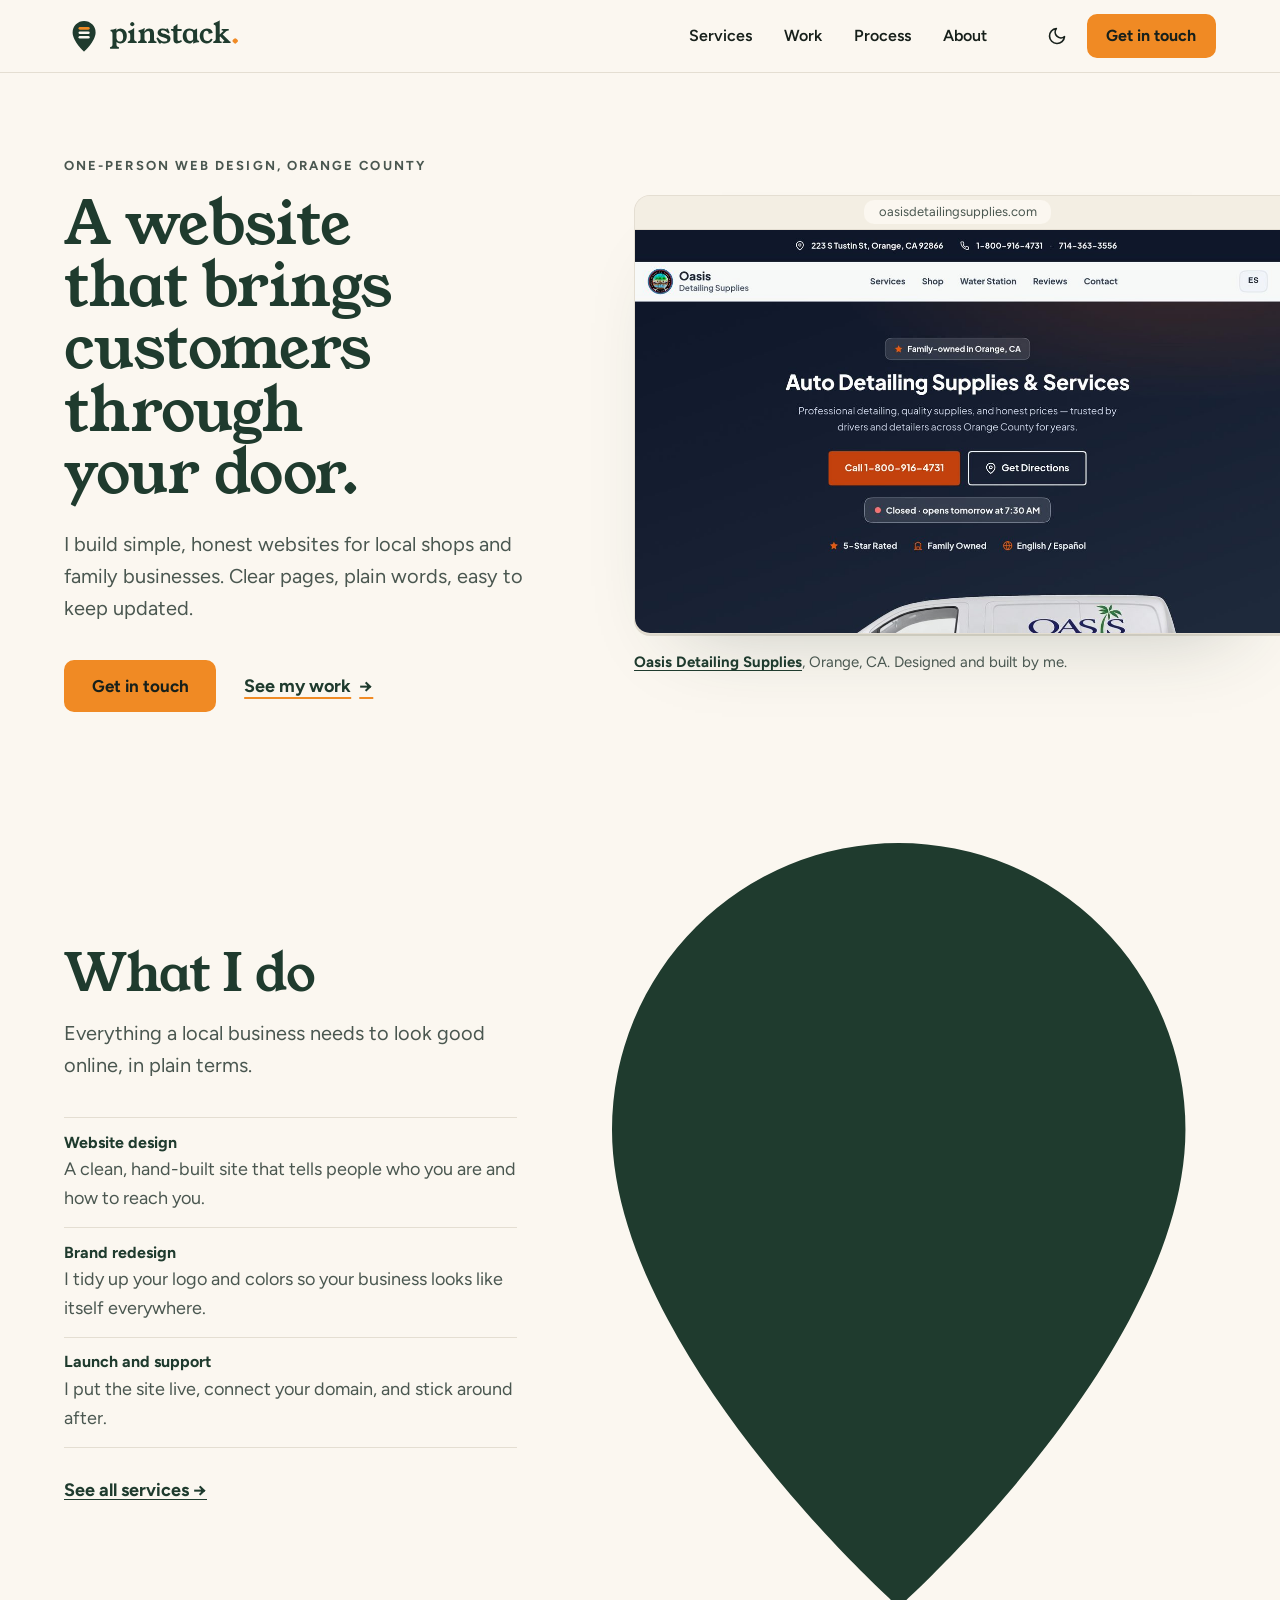
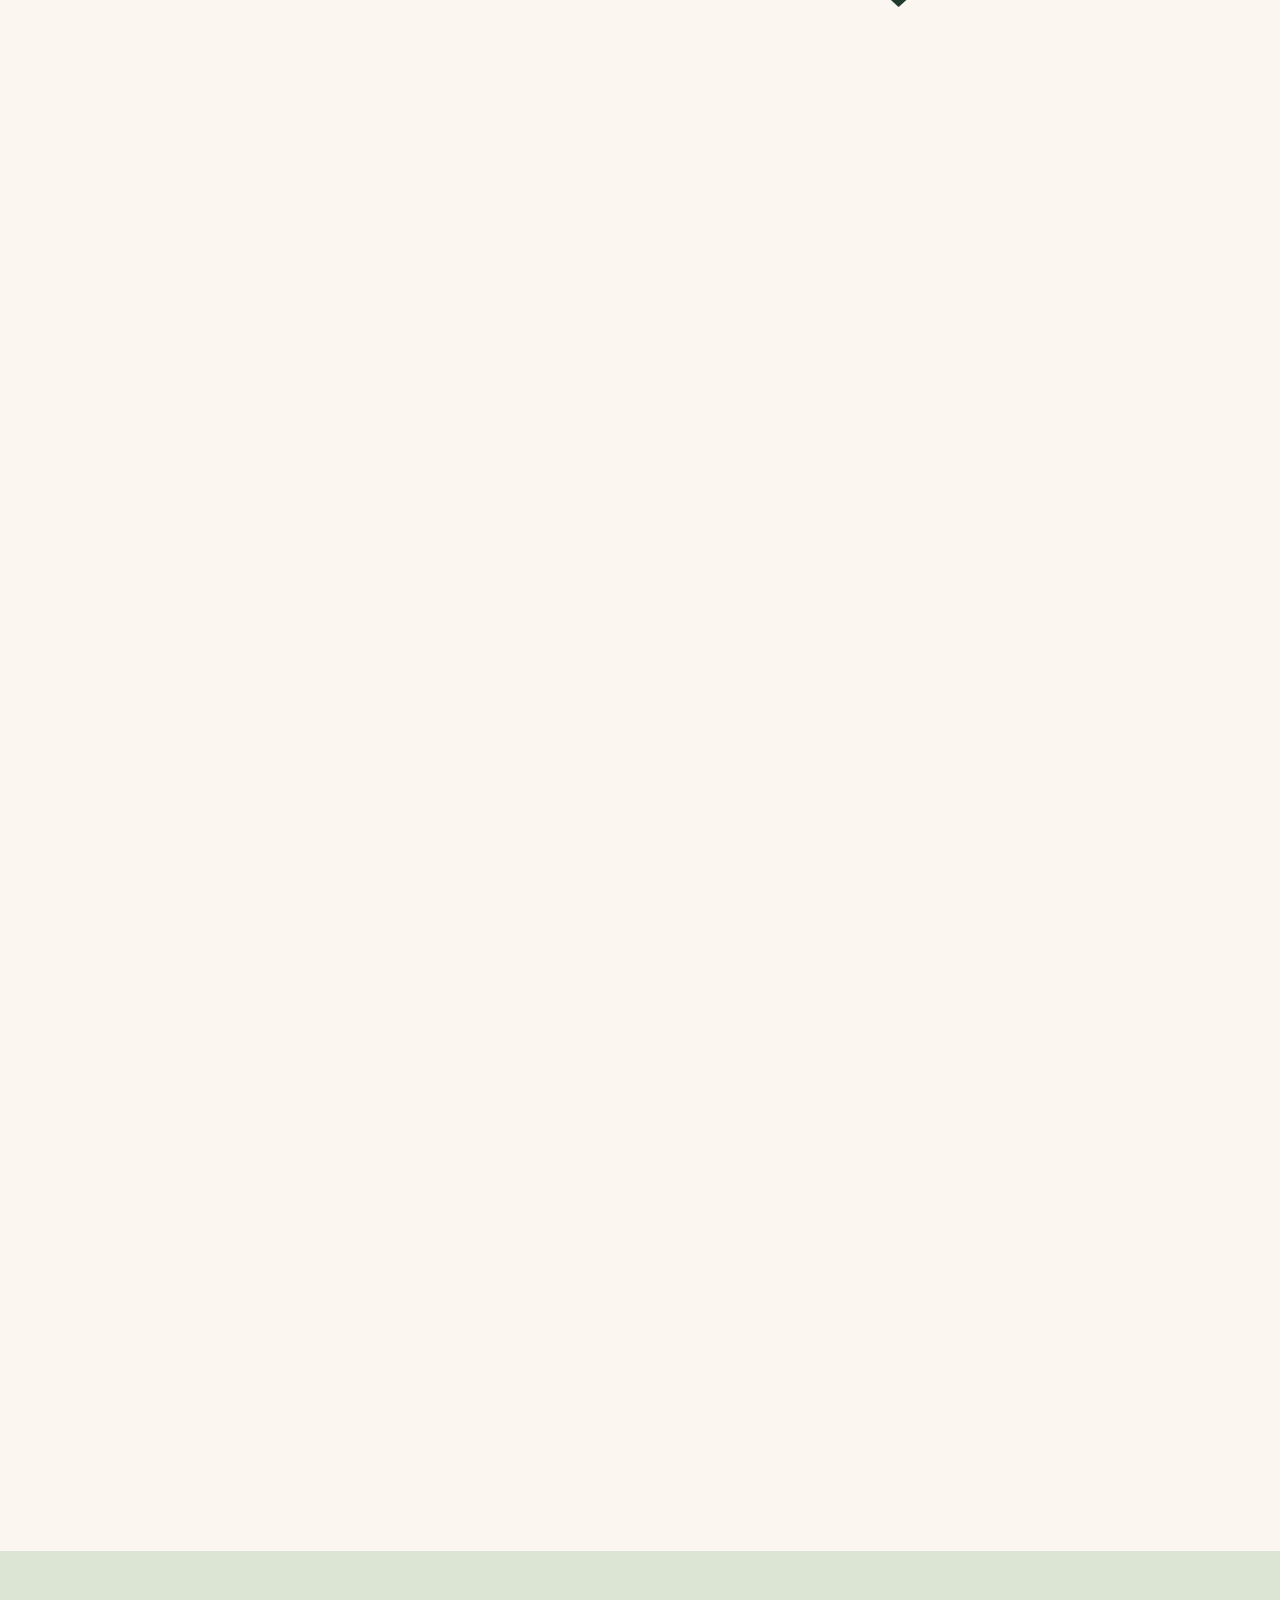
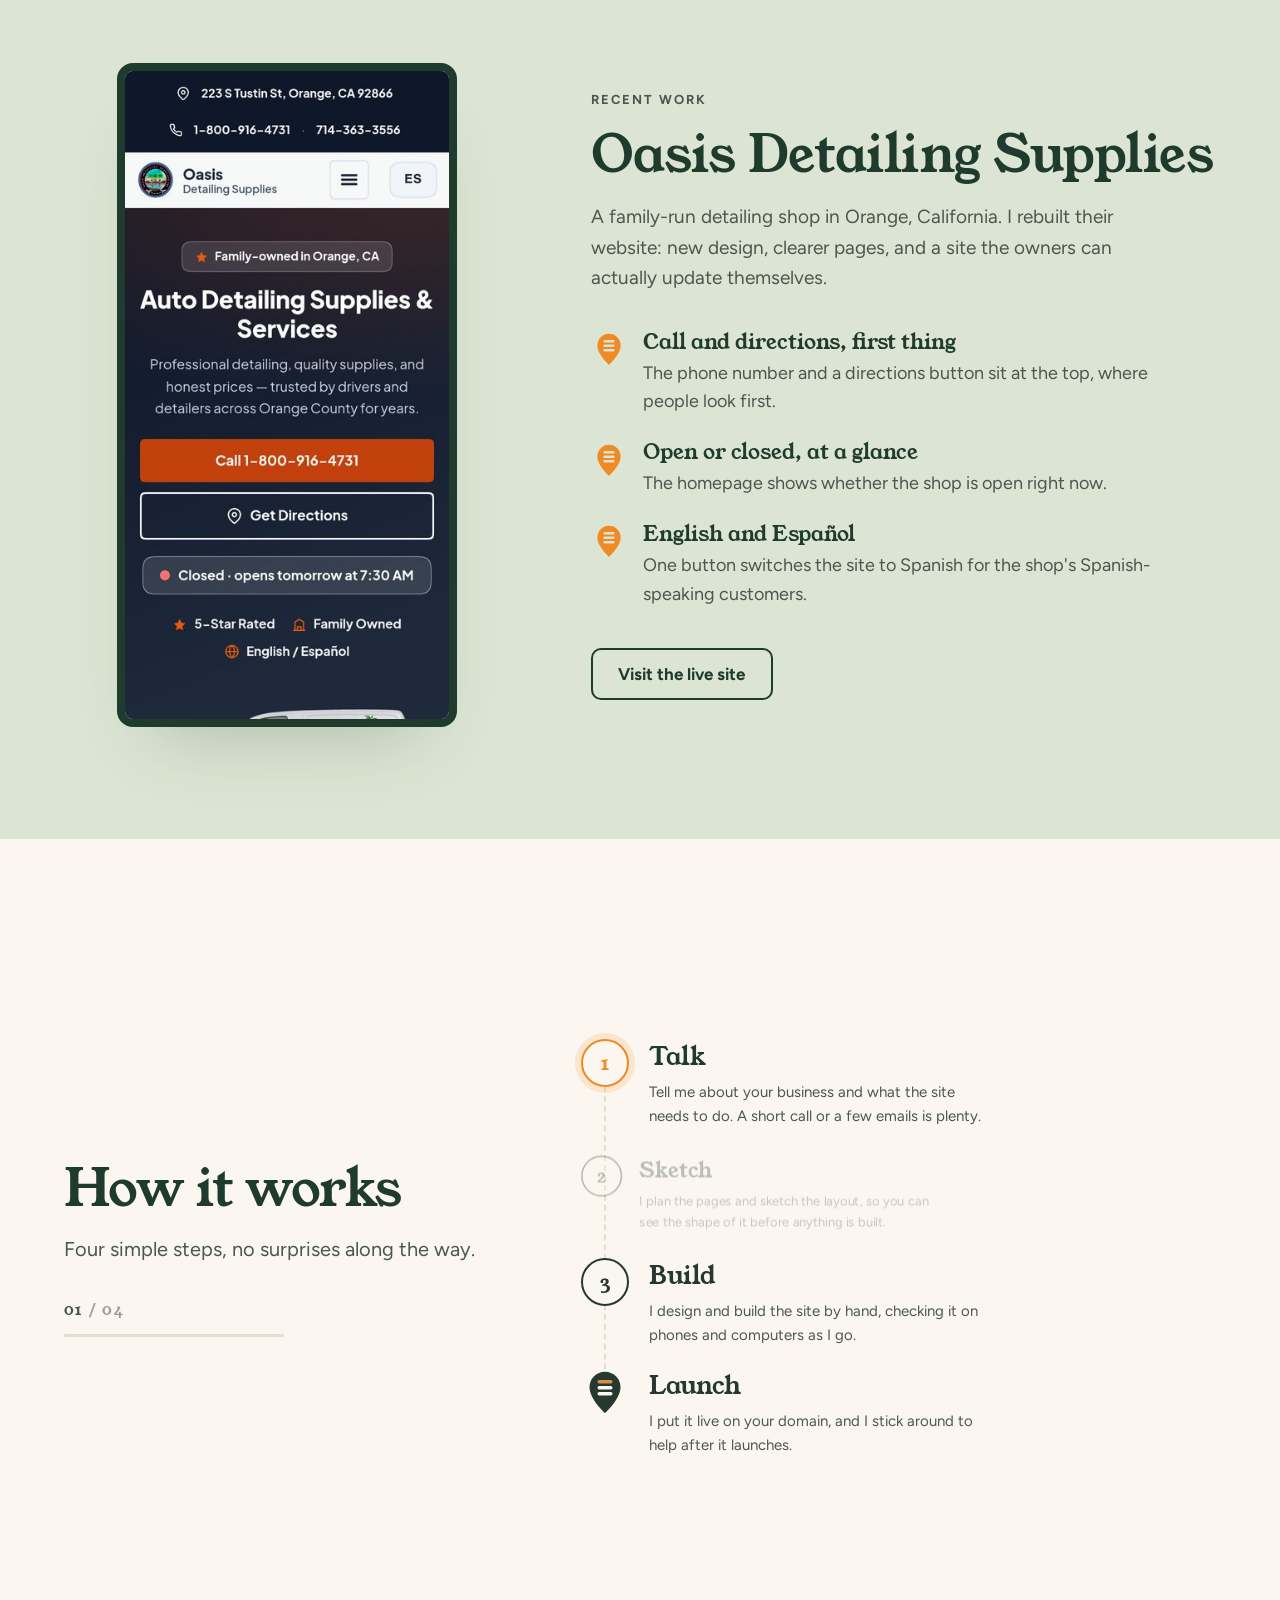
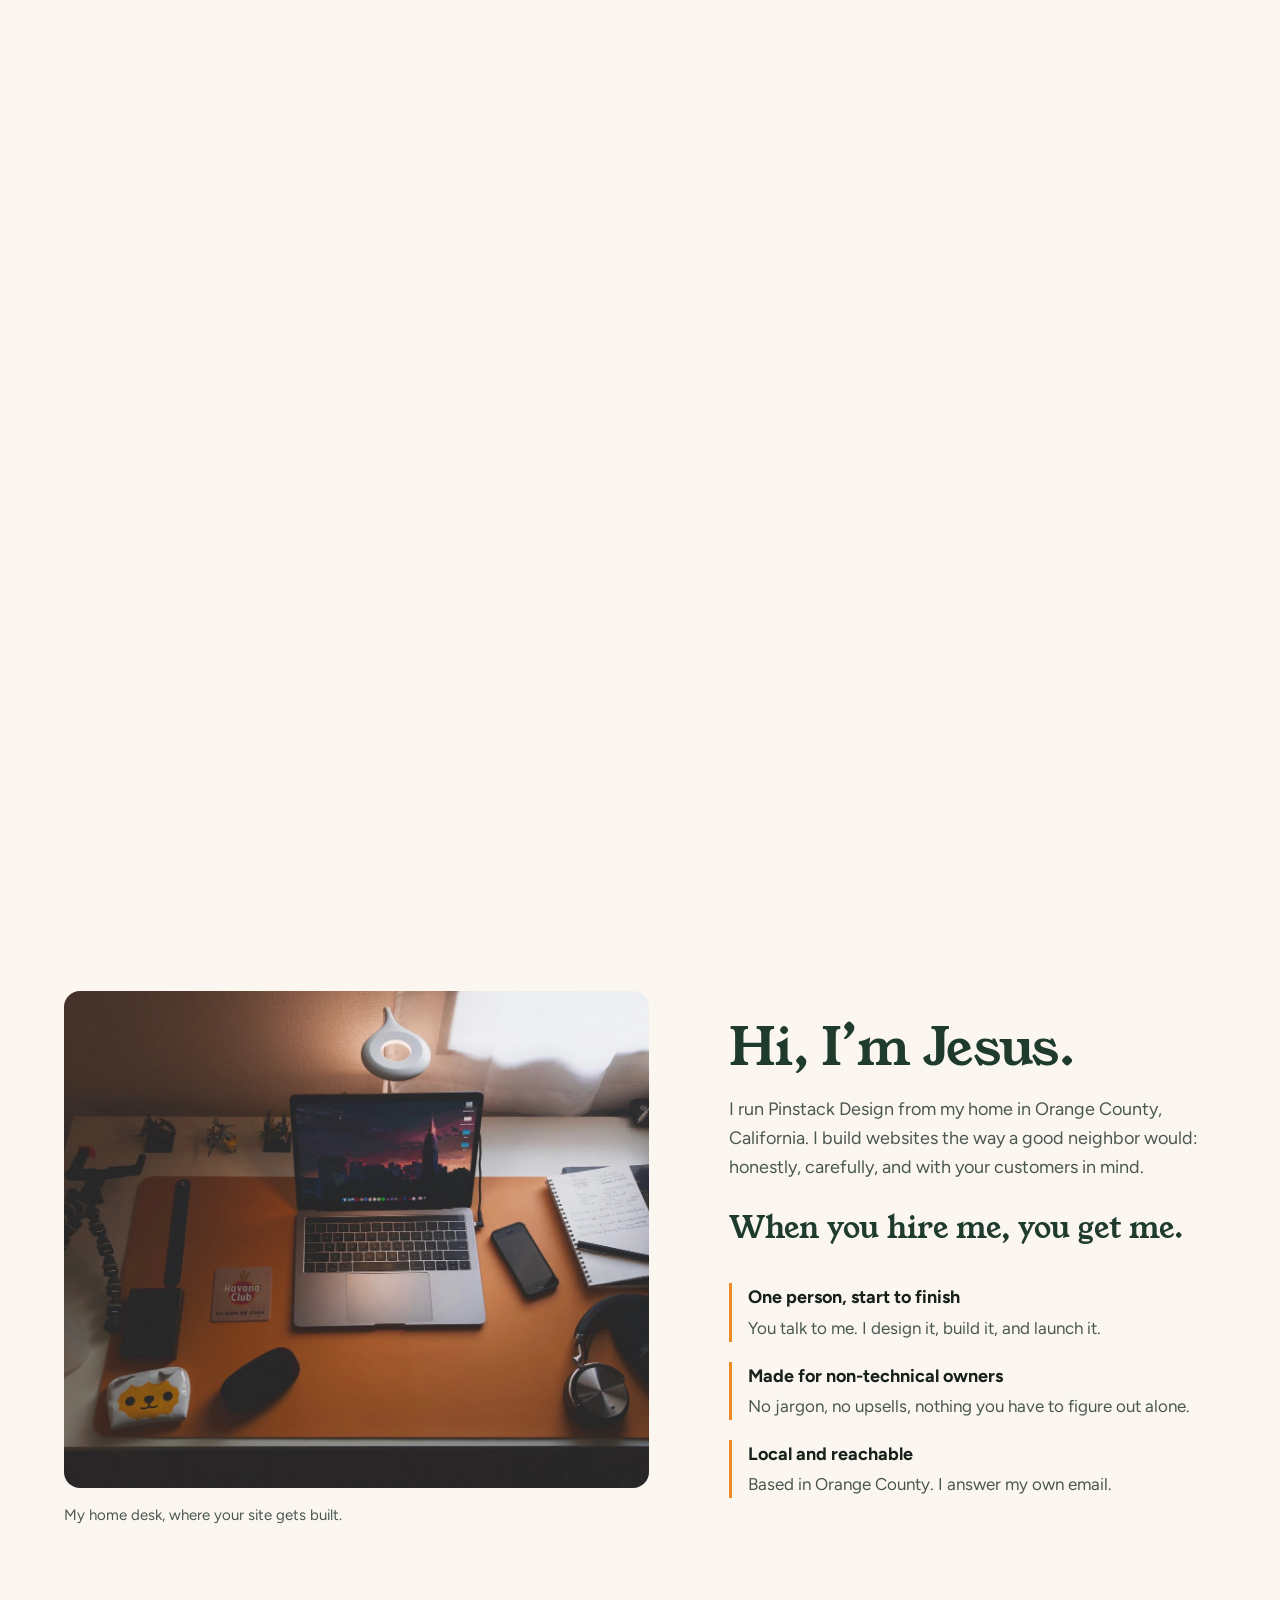
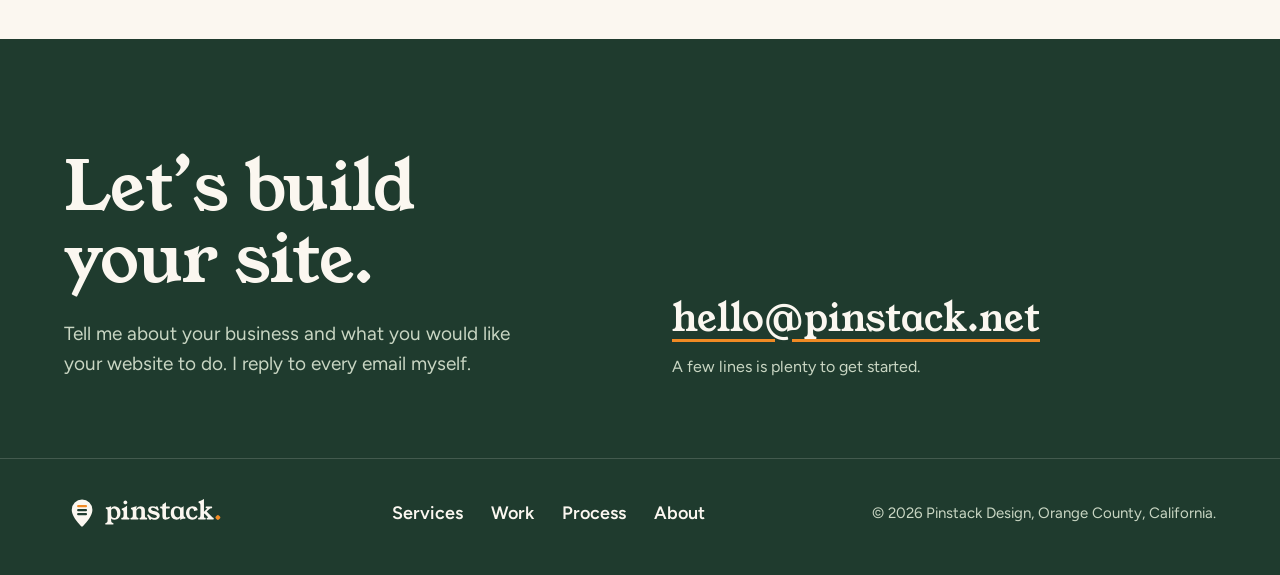
==== commit 821ec2ed: "What I do v7: whole flat pin, title stacks, descriptions in left column - Show the full pin top to t" ====
--- a/index.html
+++ b/index.html
@@ -14,7 +14,7 @@
 <link rel="preconnect" href="https://fonts.googleapis.com">
 <link rel="preconnect" href="https://fonts.gstatic.com" crossorigin>
 <link href="https://fonts.googleapis.com/css2?family=Figtree:wght@400;500;600;700&family=Young+Serif&display=swap" rel="stylesheet">
-<link rel="stylesheet" href="styles.css?v=22">
+<link rel="stylesheet" href="styles.css?v=23">
 <script>
 /* Pre-paint theme: a saved choice wins, otherwise follow the OS. */
 (function () {
@@ -94,11 +94,12 @@
   </section>
 
   <!-- SERVICES: the pin builds itself as you scroll.
-       The pin and its three stacks are drawn at the logo mark's exact
-       proportions: each card is one of the logo's pill stacks (same size,
-       spacing and position), holding a service title. Larger pins add a
-       one-line description. The pin may bleed past the screen and is
-       cropped below the stacks. Desktop scrubs on scroll, mobile plays once.
+       The pin and its three stacks are the logo mark, enlarged at its exact
+       proportions: each stack is a flat pill holding a service title.
+       Desktop: the descriptions sit in the left column and appear as their
+       stack lands (scroll-scrubbed). Phones: titles only, played once.
+       The notes list is a visual duplicate, so it is aria-hidden; screen
+       readers get each description inside its stack.
        Without JS (or with reduced motion) the finished state just shows. -->
   <section class="services" id="services" aria-labelledby="services-heading">
     <div class="services-track" id="servicesTrack">
@@ -107,6 +108,20 @@
           <div class="services-head">
             <h2 id="services-heading">What I do</h2>
             <p class="section-intro">Everything a local business needs to look good online, in plain terms.</p>
+            <ul class="services-notes" aria-hidden="true">
+              <li class="services-note" data-i="0">
+                <h3>Website design</h3>
+                <p>A clean, hand-built site that tells people who you are and how to reach you.</p>
+              </li>
+              <li class="services-note" data-i="1">
+                <h3>Brand redesign</h3>
+                <p>I tidy up your logo and colors so your business looks like itself everywhere.</p>
+              </li>
+              <li class="services-note" data-i="2">
+                <h3>Launch and support</h3>
+                <p>I put the site live, connect your domain, and stick around after.</p>
+              </li>
+            </ul>
             <p class="services-more"><a href="services.html">See all services <span aria-hidden="true">&rarr;</span></a></p>
           </div>
           <div class="services-pin">
@@ -117,15 +132,15 @@
               <ol class="service-beats" id="serviceBeats">
                 <li class="service-beat stack-card" data-i="0">
                   <h3>Website design</h3>
-                  <p>A clean site, built by hand for you.</p>
+                  <p class="visually-hidden">A clean, hand-built site that tells people who you are and how to reach you.</p>
                 </li>
                 <li class="service-beat stack-card" data-i="1">
                   <h3>Brand redesign</h3>
-                  <p>Logo and colors that match everywhere.</p>
+                  <p class="visually-hidden">I tidy up your logo and colors so your business looks like itself everywhere.</p>
                 </li>
                 <li class="service-beat stack-card" data-i="2">
                   <h3>Launch and support</h3>
-                  <p>Live on your domain, with help after.</p>
+                  <p class="visually-hidden">I put the site live, connect your domain, and stick around after.</p>
                 </li>
               </ol>
             </div>
--- a/styles.css
+++ b/styles.css
@@ -263,40 +263,41 @@
 /* ---------- Services ---------- */
 
 /* ---------- Services: the pin builds itself ----------
-   Drawn as the logo mark, at the logo's exact proportions. In the 48-unit
-   mark the pin spans x 8.5-39.5, y 3.7-45 (31 x 41.3) and each stack is a
-   full pill 15 x 3.4 at x 16.5, y 12 / 18 / 24. Here .pin-composition is a
-   box with the pin's aspect ratio (the SVG viewBox is cropped to the pin),
-   and every stack card is placed at those same coordinates as a % of the
-   box, so the cards ARE the logo's stacks, just big enough to hold text:
+   The pin is the logo mark enlarged at its exact proportions. In the
+   48-unit mark the pin spans x 8.5-39.5, y 3.7-45 (31 x 41.3) and each
+   stack is a flat full pill 15 x 3.4 at x 16.5, y 12 / 18 / 24. Here
+   .pin-composition is a box with the pin's aspect ratio (the SVG viewBox
+   is cropped to the pin) and each stack card sits at those coordinates
+   as a % of the box:
 
      left 25.81%  width 48.39%  height 8.23%  top 20.10 / 34.62 / 49.15%
 
-   Text is sized in cqw of the pin so it scales with the stacks. Small pins
-   (phones) show the title only; bigger pins add a one-line description.
-   The pin is allowed to be wider than the screen and is cropped below
-   the stacks (at 74% of its height) so there is no dead space under it.
+   Stacks hold the service title only, sized in cqw so text scales with
+   the pin. The whole pin always shows top to tip; on phones it is wider
+   than the screen and its sides bleed off. On desktop the descriptions
+   live in the left column (.services-notes) and fade in with their stack.
 
    Desktop: .is-choreo (set from JS) turns the section into a tall track
-   with a sticky stage; --p (0..1) zooms the pin in, then spawns one stack
+   with a sticky stage; --p (0..1) zooms the pin in, then lands one stack
    per scroll beat. Mobile: .is-mobile-play zooms once and fills the
    stacks on a timer. Without either class the finished state shows:
    no-JS and reduced-motion safe. */
 
-.services { overflow-x: clip; padding-bottom: 0; }
-.services-grid { display: grid; grid-template-columns: minmax(0, 1fr); gap: 2rem; }
+.services { overflow-x: clip; }
+.services-grid { display: grid; grid-template-columns: minmax(0, 1fr); gap: 2.5rem; }
 .services-more { margin-top: 2rem; }
 .services-more a { font-weight: 700; }
 
-.services-pin {
-  --pin-w: clamp(420px, 132vw, 640px);
-  --pin-crop: 0.74;
-  position: relative; min-width: 0;
-  /* Crop below the stacks; let the sides bleed past the screen. */
-  height: calc(var(--pin-w) * 41.3 / 31 * var(--pin-crop));
-  overflow-x: visible; overflow-y: clip;
-}
+/* Desktop-only notes: one row per stack, same order. */
+.services-notes { display: none; list-style: none; margin: 2.25rem 0 0; padding: 0; max-width: 40ch; }
+.services-note { padding-block: .9rem; border-top: 1px solid var(--line); }
+.services-note:last-child { border-bottom: 1px solid var(--line); }
+.services-note h3 { font-family: inherit; font-size: 1rem; font-weight: 700; letter-spacing: 0; margin: 0 0 .2rem; }
+.services-note p { margin: 0; color: var(--muted); }
+
+.services-pin { position: relative; min-width: 0; }
 .pin-composition {
+  --pin-w: clamp(400px, 124vw, 560px);
   position: relative;
   width: var(--pin-w);
   /* Centered even when wider than the column (bleeds off both sides). */
@@ -317,72 +318,62 @@
   position: absolute; inset: 0; z-index: 1;
   list-style: none; margin: 0; padding: 0;
 }
-/* The logo's stacks: full pills, 15 x 3.4 units, 6 units apart. */
+/* The logo's stacks: flat full pills, 15 x 3.4 units, 6 units apart. */
 .stack-card {
   position: absolute;
   left: 25.81%; width: 48.39%; height: 8.23%;
   top: 20.10%;
-  display: flex; flex-direction: column; justify-content: center;
-  padding: 0 4.2cqw;
+  display: grid; place-items: center;
+  padding: 0 3cqw;
   border-radius: 999px;
-  background: #FBF7F0; color: var(--ink);
+  background: #FBF7F0; color: #17201B;
   white-space: nowrap; overflow: hidden;
-  box-shadow: 0 1.2cqw 3cqw -1cqw var(--shadow);
 }
 .stack-card[data-i="1"] { top: 34.62%; }
 .stack-card[data-i="2"] { top: 49.15%; }
 .stack-card h3 {
-  font-size: 3.6cqw; line-height: 1.1; margin: 0;
-  color: inherit;
-}
-.stack-card p { display: none; margin: .15em 0 0; color: var(--muted); font-size: 2cqw; line-height: 1.25; }
-/* Big enough for a second line: add the short description. */
-@container pin (min-width: 700px) {
-  .stack-card h3 { font-size: 2.9cqw; }
-  .stack-card p { display: block; }
+  font-size: 3.7cqw; line-height: 1; margin: 0;
+  color: inherit; text-align: center;
 }
 .stack-card[data-i="0"] { background: #F08A24; color: #17201B; }
-.stack-card[data-i="0"] p { color: rgba(23, 32, 27, 0.82); }
 [data-theme="dark"] .stack-card[data-i="1"],
 [data-theme="dark"] .stack-card[data-i="2"] { background: #1F3B2E; color: #FBF7F0; }
-[data-theme="dark"] .stack-card[data-i="1"] p,
-[data-theme="dark"] .stack-card[data-i="2"] p { color: rgba(251, 247, 240, 0.78); }
 
 @media (min-width: 900px) {
   .services-grid { grid-template-columns: minmax(0, 5fr) minmax(0, 7fr); gap: 4rem; align-items: center; }
-  /* Pin sized from the viewport height so the cropped pin fills the stage. */
-  .services-pin {
-    --pin-w: clamp(700px, calc(100svh - 72px - 3rem), 900px);
-    align-self: end;
-  }
-
-  /* The stage sticks below the header; the cropped pin rises from its
-     bottom edge. overflow: clip (not hidden) keeps the sticky working. */
+  .services-notes { display: block; }
+  .services-more { margin-top: 1.75rem; }
+  /* The whole pin fits the column and the viewport below the header. */
+  .pin-composition {
+    --pin-w: clamp(440px, min(100%, calc((100svh - 72px - 4rem) * 31 / 41.3)), 620px);
+  }
+
   .services.is-choreo { padding-block: 0; }
   .services.is-choreo .services-track { height: 260vh; }
   .services.is-choreo .services-stage {
     position: sticky; top: 72px;
     height: calc(100vh - 72px); height: calc(100svh - 72px);
-    display: flex; align-items: stretch;
+    display: flex; align-items: center;
     overflow: clip;
   }
   .services.is-choreo .services-stage > .wrap { width: 100%; }
-  .services.is-choreo .services-grid { height: 100%; }
 
   /* The whole composition zooms into place over the first 15% of the track. */
   .services.is-choreo .services-pin {
     --pz: clamp(0, calc(var(--p, 0) / 0.15), 1);
-    transform-origin: 50% 100%;
     transform: scale(calc(0.55 + 0.45 * var(--pz))) translateY(calc(40px * (1 - var(--pz))));
     opacity: var(--pz);
   }
-  /* Each stack card spawns across its own beat. */
-  .services.is-choreo .stack-card[data-i="0"] { --sp: clamp(0, calc((var(--p, 0) - 0.22) / 0.13), 1); }
-  .services.is-choreo .stack-card[data-i="1"] { --sp: clamp(0, calc((var(--p, 0) - 0.44) / 0.13), 1); }
-  .services.is-choreo .stack-card[data-i="2"] { --sp: clamp(0, calc((var(--p, 0) - 0.66) / 0.13), 1); }
+  /* Each stack lands across its own beat; its note fades in with it. */
+  .services.is-choreo [data-i="0"] { --sp: clamp(0, calc((var(--p, 0) - 0.22) / 0.13), 1); }
+  .services.is-choreo [data-i="1"] { --sp: clamp(0, calc((var(--p, 0) - 0.44) / 0.13), 1); }
+  .services.is-choreo [data-i="2"] { --sp: clamp(0, calc((var(--p, 0) - 0.66) / 0.13), 1); }
   .services.is-choreo .stack-card {
     opacity: var(--sp, 1);
     transform: scale(calc(0.85 + 0.15 * var(--sp, 1))) translateY(calc(24px * (1 - var(--sp, 1))));
+  }
+  .services.is-choreo .services-note {
+    opacity: calc(0.25 + 0.75 * var(--sp, 1));
   }
 }
 
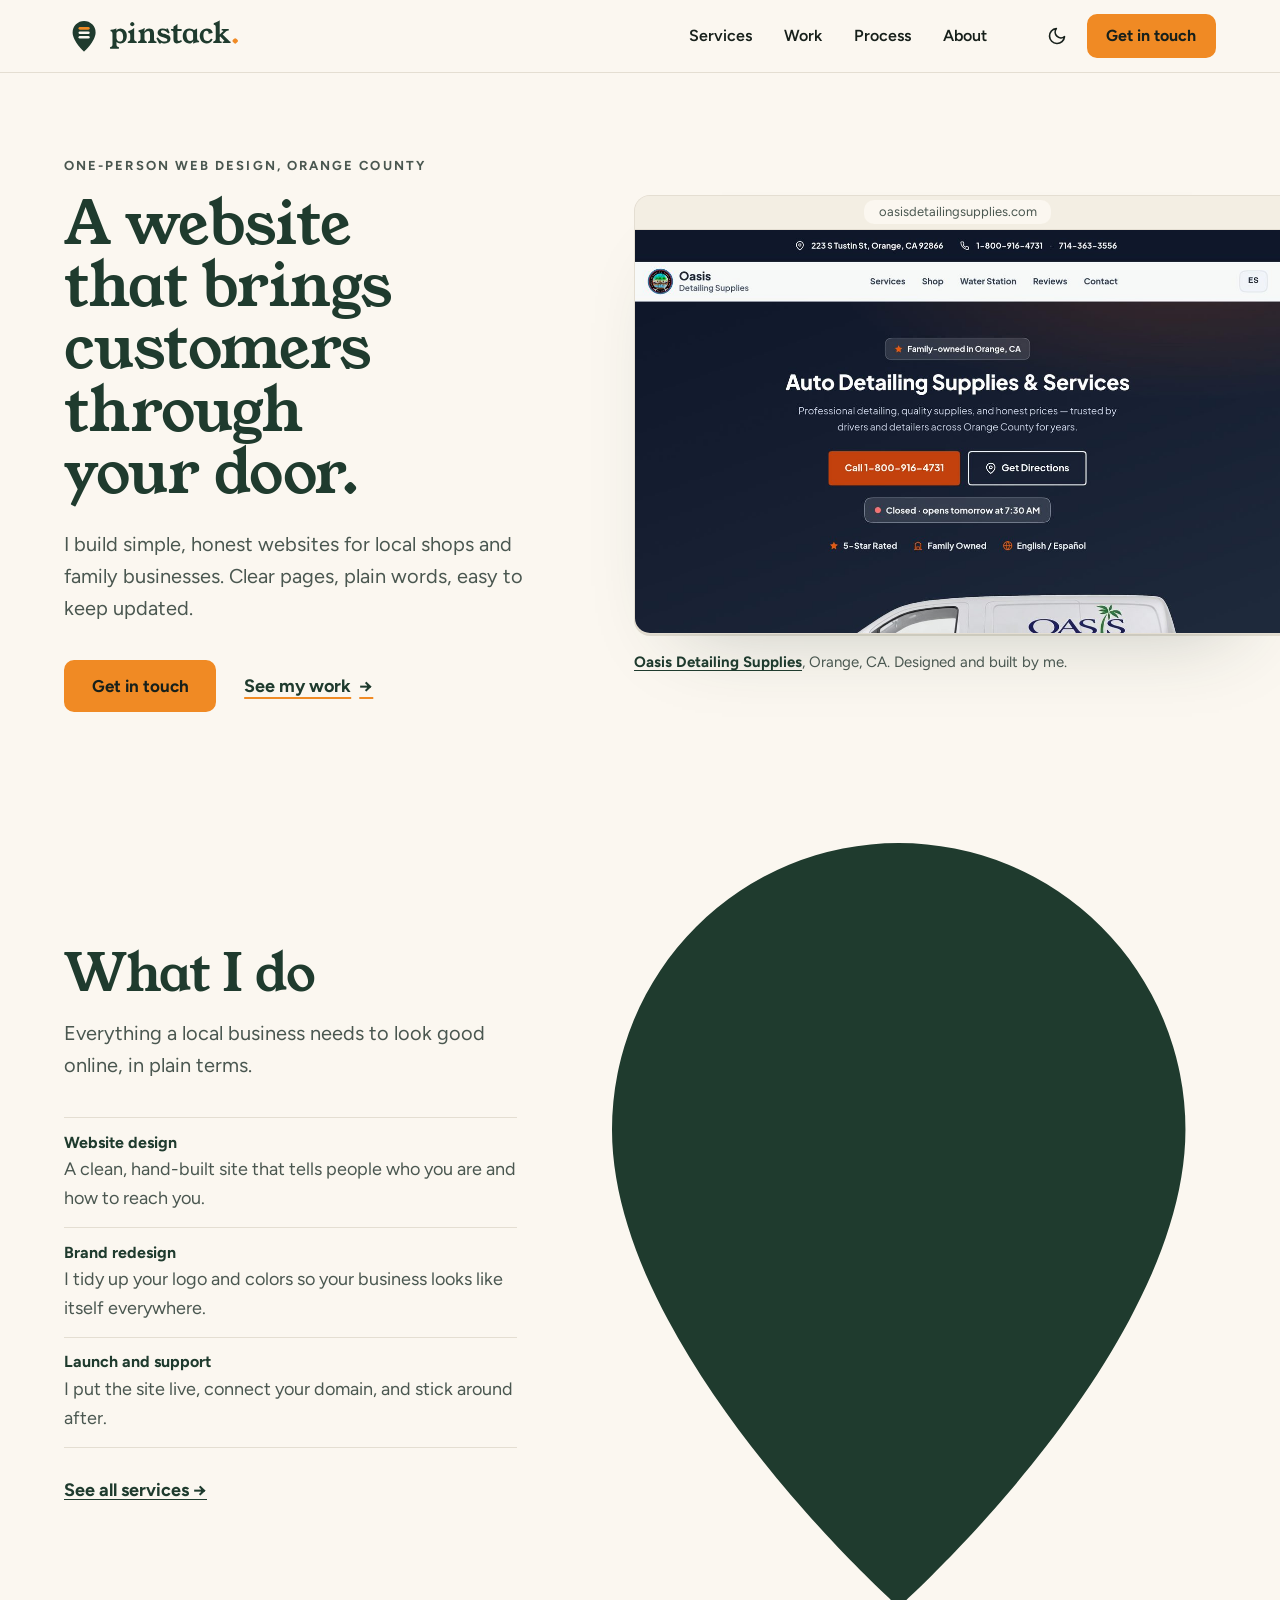
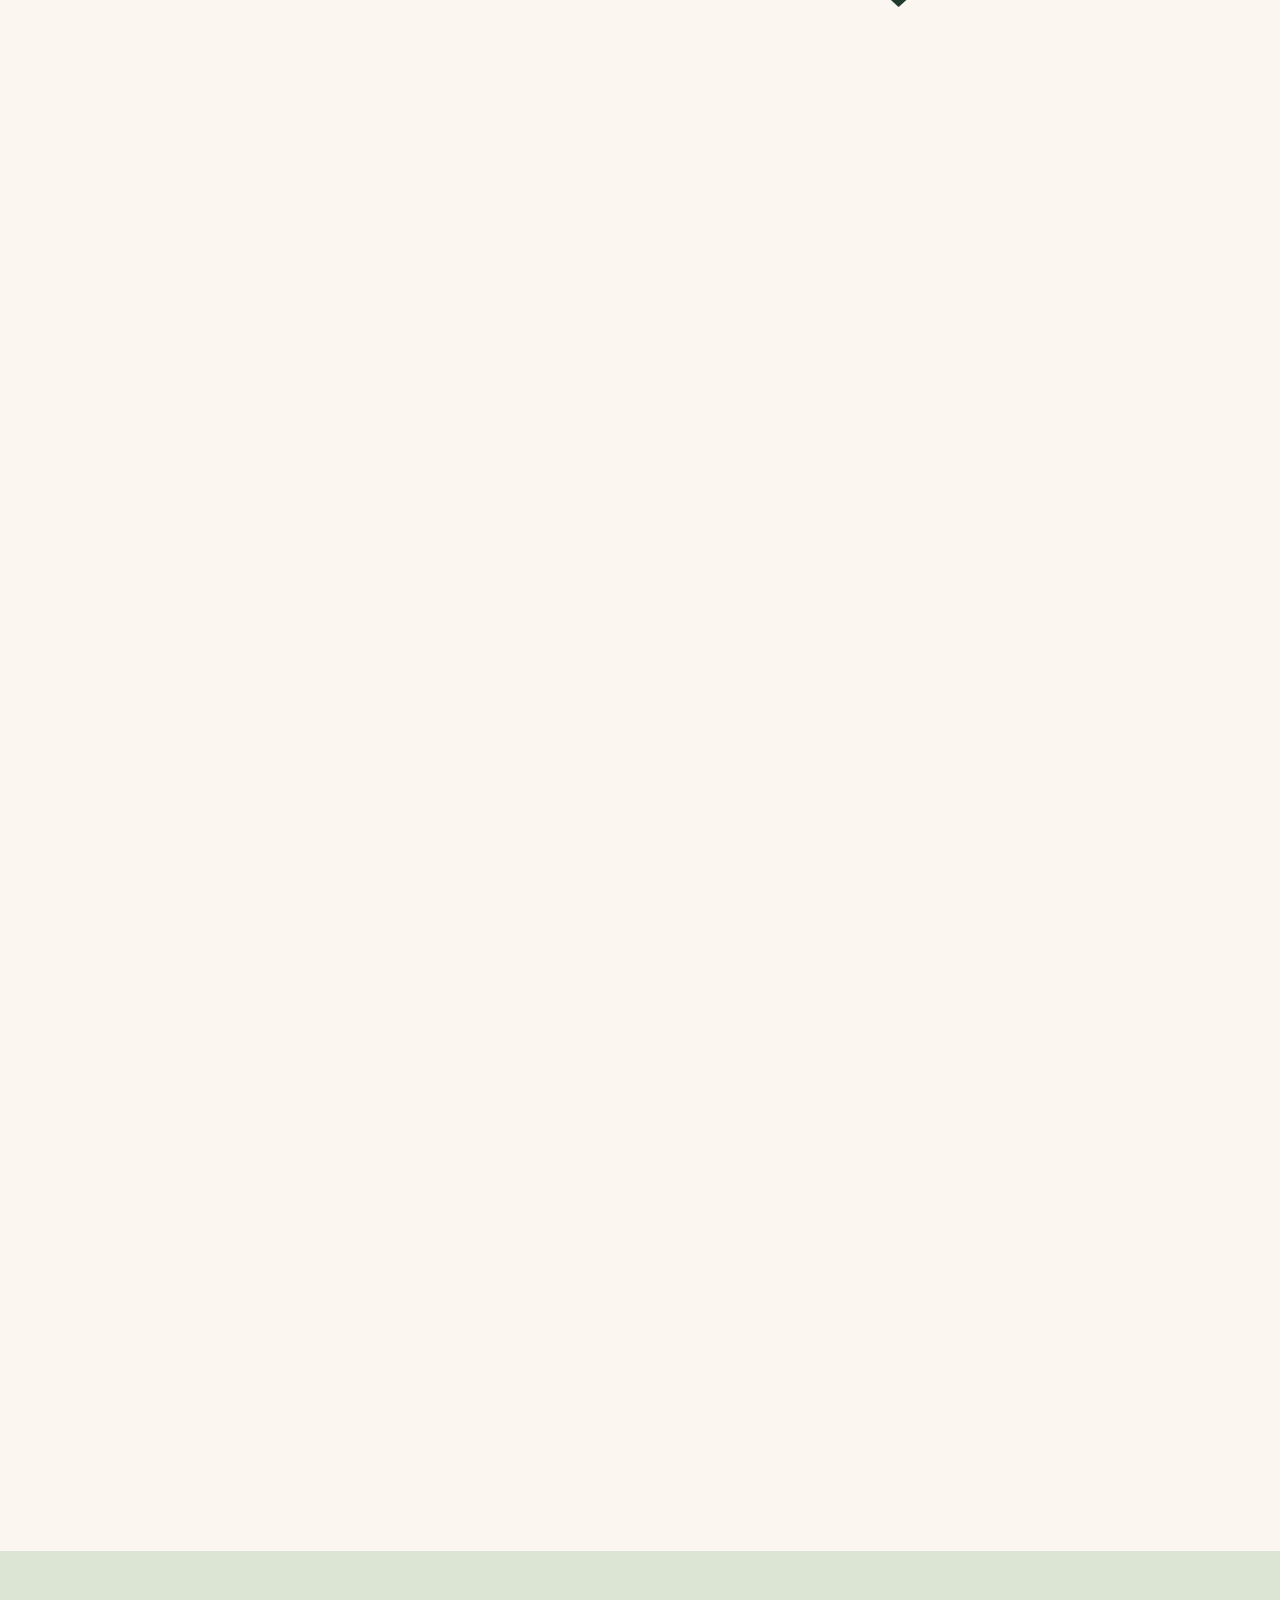
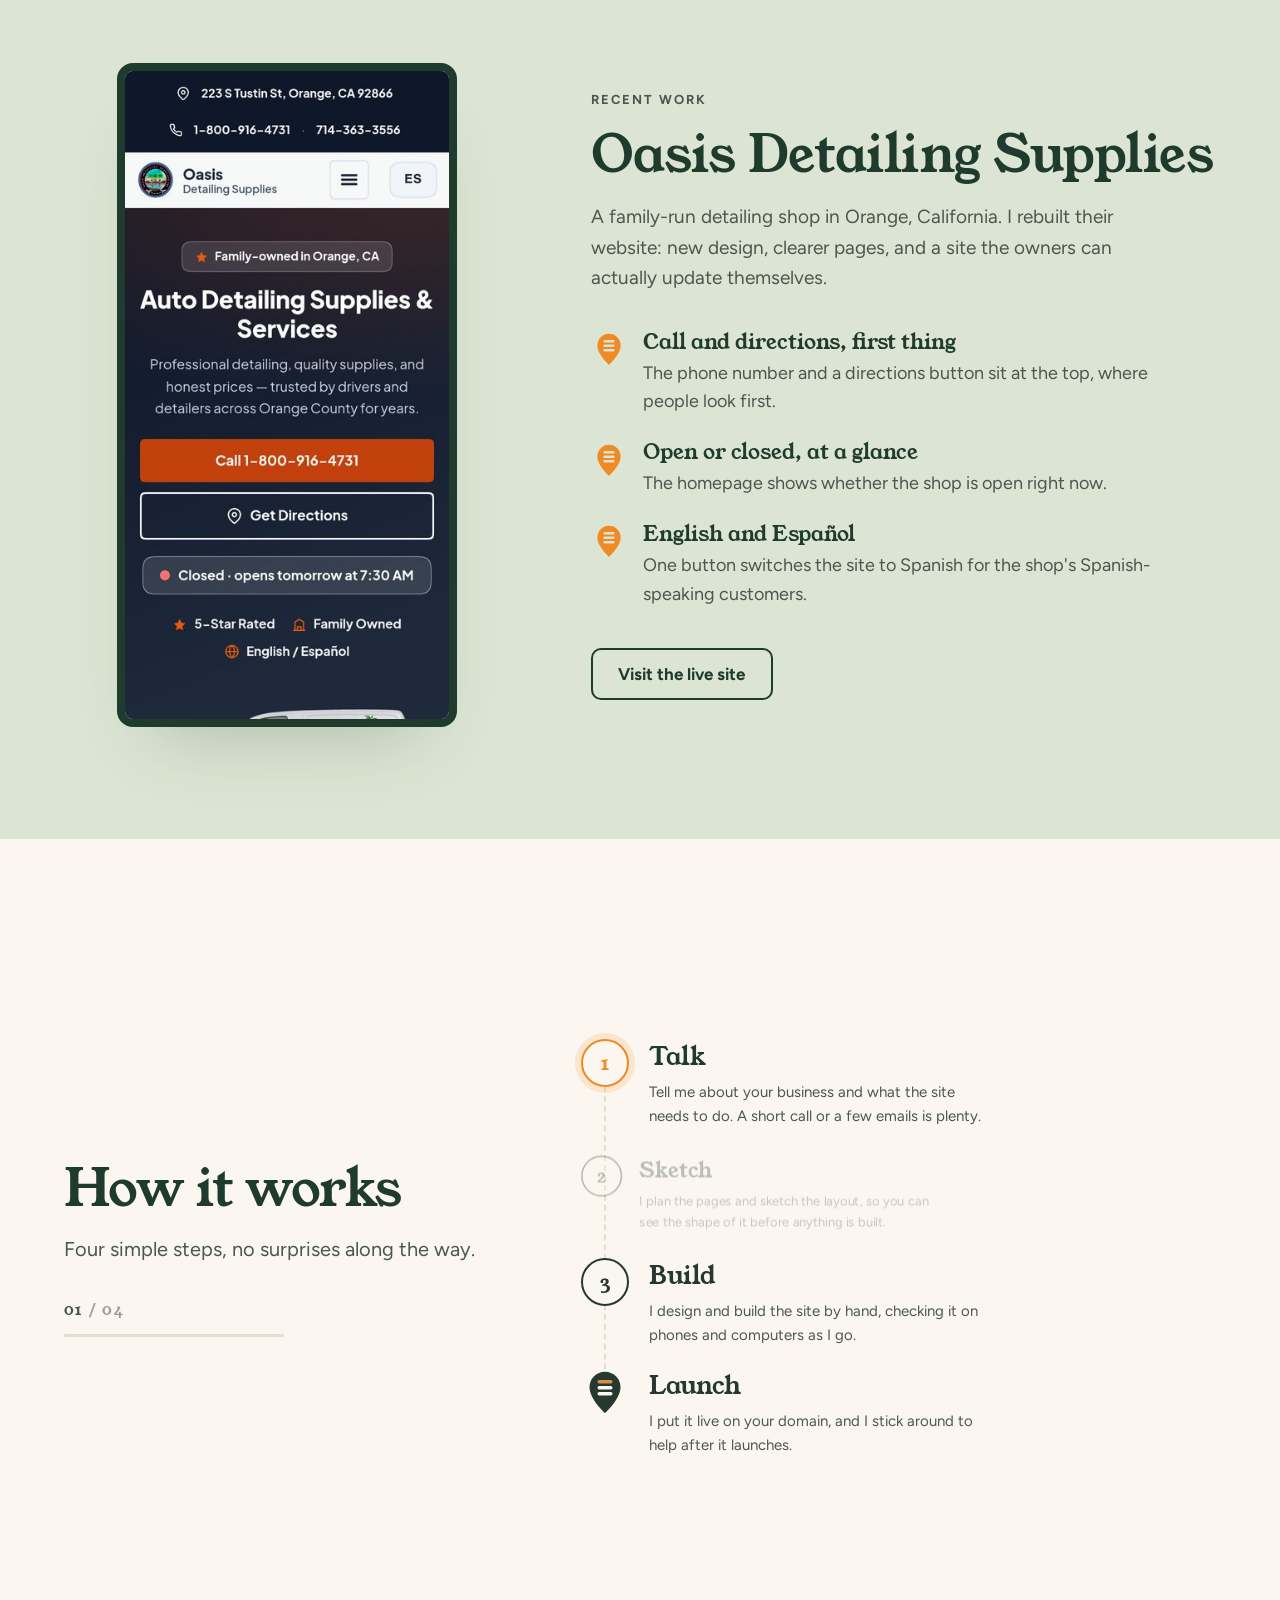
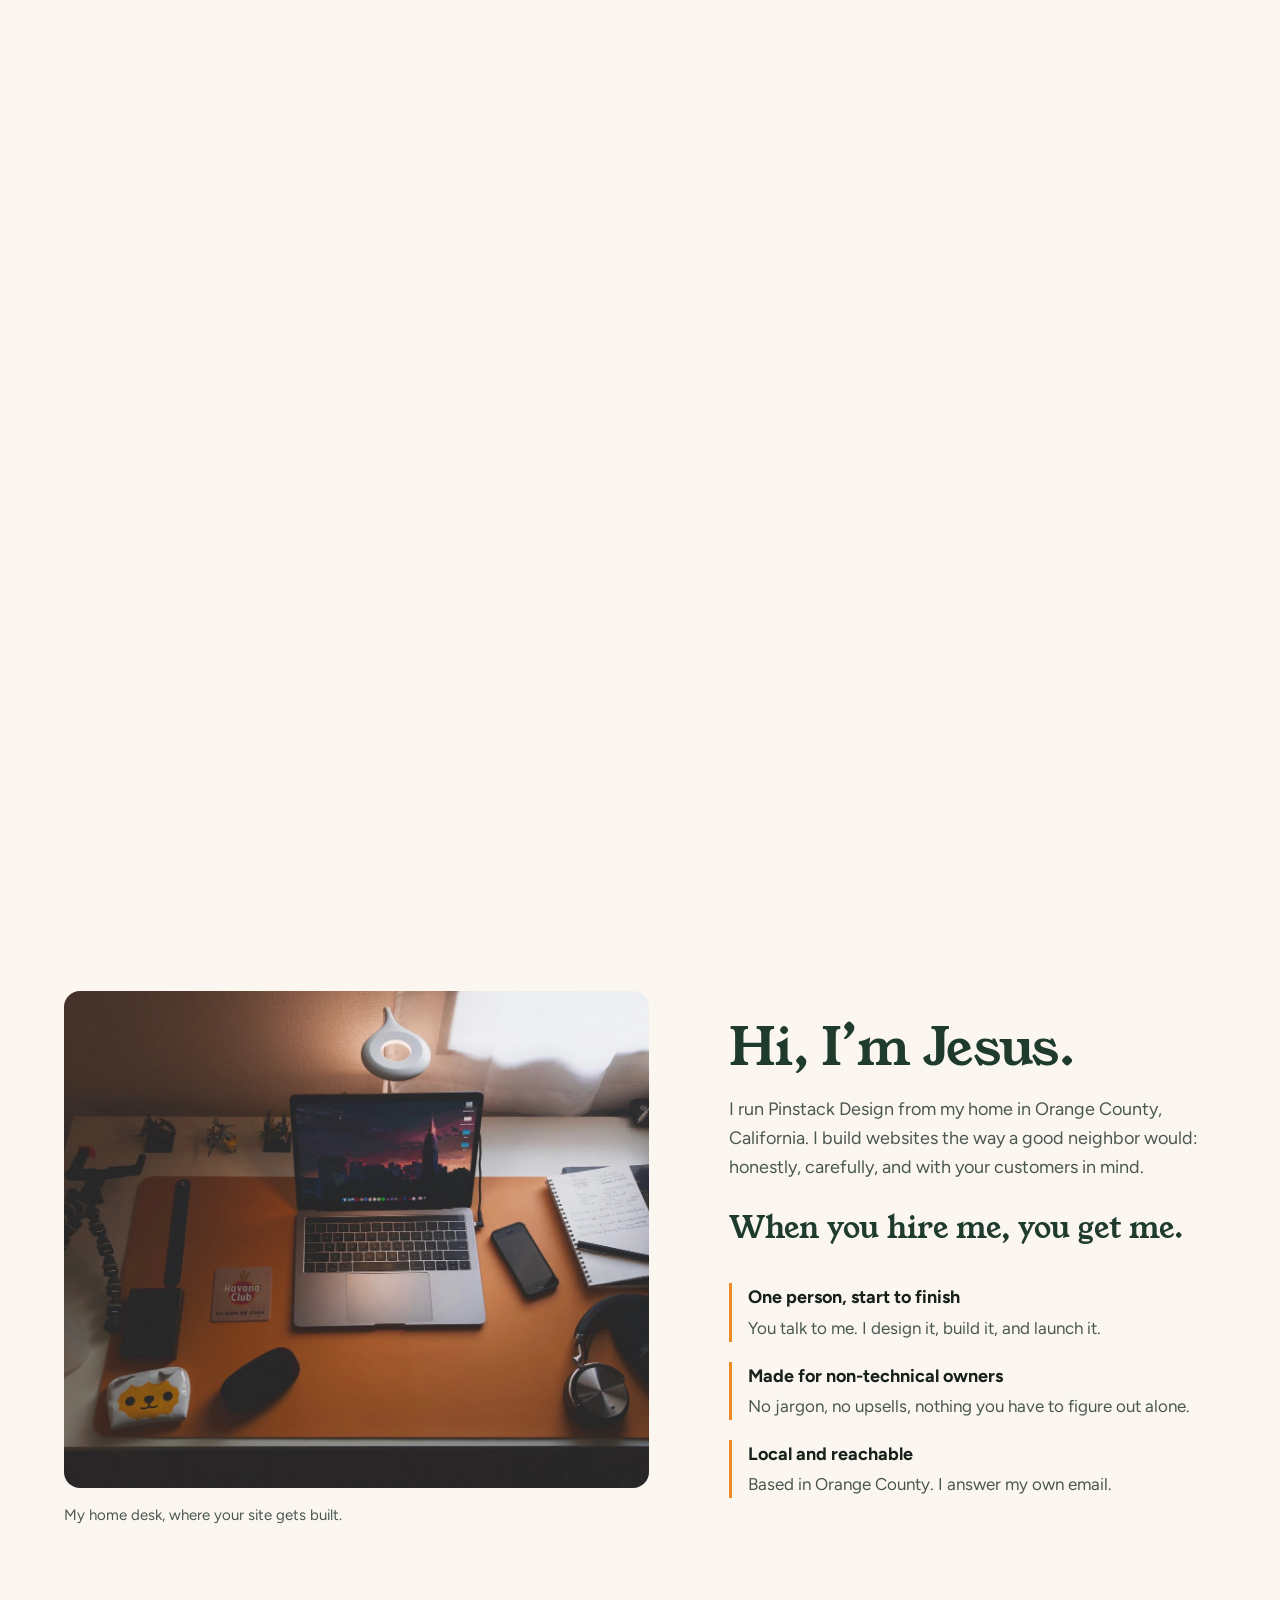
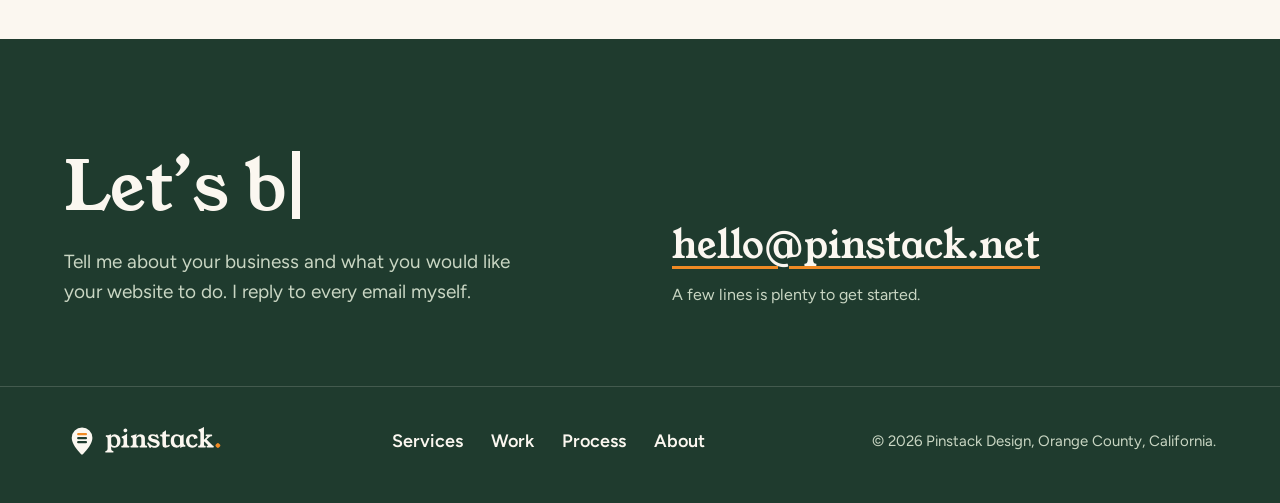
==== commit 0c713029: "Contact heading types itself with a blinking caret" ====
--- a/index.html
+++ b/index.html
@@ -14,7 +14,7 @@
 <link rel="preconnect" href="https://fonts.googleapis.com">
 <link rel="preconnect" href="https://fonts.gstatic.com" crossorigin>
 <link href="https://fonts.googleapis.com/css2?family=Figtree:wght@400;500;600;700&family=Young+Serif&display=swap" rel="stylesheet">
-<link rel="stylesheet" href="styles.css?v=23">
+<link rel="stylesheet" href="styles.css?v=26">
 <script>
 /* Pre-paint theme: a saved choice wins, otherwise follow the OS. */
 (function () {
@@ -278,6 +278,6 @@
   </div>
 </footer>
 
-<script src="script.js?v=12"></script>
+<script src="script.js?v=13"></script>
 </body>
 </html>
--- a/styles.css
+++ b/styles.css
@@ -267,10 +267,10 @@
    48-unit mark the pin spans x 8.5-39.5, y 3.7-45 (31 x 41.3) and each
    stack is a flat full pill 15 x 3.4 at x 16.5, y 12 / 18 / 24. Here
    .pin-composition is a box with the pin's aspect ratio (the SVG viewBox
-   is cropped to the pin) and each stack card sits at those coordinates
-   as a % of the box:
-
-     left 25.81%  width 48.39%  height 8.23%  top 20.10 / 34.62 / 49.15%
+   is cropped to the pin) and each stack card sits at those coordinates,
+   scaled to 125% with tightened spacing:
+
+     left 19.75%  width 60.5%  height 10.3%  top 19.9 / 32.4 / 44.9%
 
    Stacks hold the service title only, sized in cqw so text scales with
    the pin. The whole pin always shows top to tip; on phones it is wider
@@ -318,21 +318,23 @@
   position: absolute; inset: 0; z-index: 1;
   list-style: none; margin: 0; padding: 0;
 }
-/* The logo's stacks: flat full pills, 15 x 3.4 units, 6 units apart. */
+/* The logo's stacks, scaled to 125% for presence: 60.5 x 10.3 units,
+   same 5.88 ratio, centered (left 19.75%), spacing tightened between them. */
 .stack-card {
   position: absolute;
-  left: 25.81%; width: 48.39%; height: 8.23%;
-  top: 20.10%;
+  left: 19.75%; width: 60.5%; height: 10.3%;
+  top: 19.9%;
   display: grid; place-items: center;
   padding: 0 3cqw;
   border-radius: 999px;
   background: #FBF7F0; color: #17201B;
   white-space: nowrap; overflow: hidden;
 }
-.stack-card[data-i="1"] { top: 34.62%; }
-.stack-card[data-i="2"] { top: 49.15%; }
+.stack-card[data-i="1"] { top: 32.4%; }
+.stack-card[data-i="2"] { top: 44.9%; }
 .stack-card h3 {
-  font-size: 3.7cqw; line-height: 1; margin: 0;
+  font-family: var(--text); font-weight: 700;
+  font-size: 4.6cqw; line-height: 1; margin: 0;
   color: inherit; text-align: center;
 }
 .stack-card[data-i="0"] { background: #F08A24; color: #17201B; }
@@ -697,6 +699,21 @@
 .contact-note { color: var(--band-muted); font-size: 1rem; }
 .contact :focus-visible { outline-color: var(--citrus); }
 
+/* Typewriter caret for the contact heading: blinks while typing and
+   keeps blinking after the text is done. Added by JS only. */
+.type-caret {
+  display: inline-block;
+  width: 0.11em; height: 1em;
+  margin-left: 0.1em;
+  vertical-align: -0.14em;
+  background: currentColor;
+  animation: type-caret-blink 1.06s steps(1) infinite;
+}
+@keyframes type-caret-blink {
+  0%, 55% { opacity: 1; }
+  56%, 100% { opacity: 0; }
+}
+
 .site-footer { background: var(--band); color: var(--band-muted); }
 .footer-inner {
   display: flex; flex-wrap: wrap; align-items: center; justify-content: space-between;
